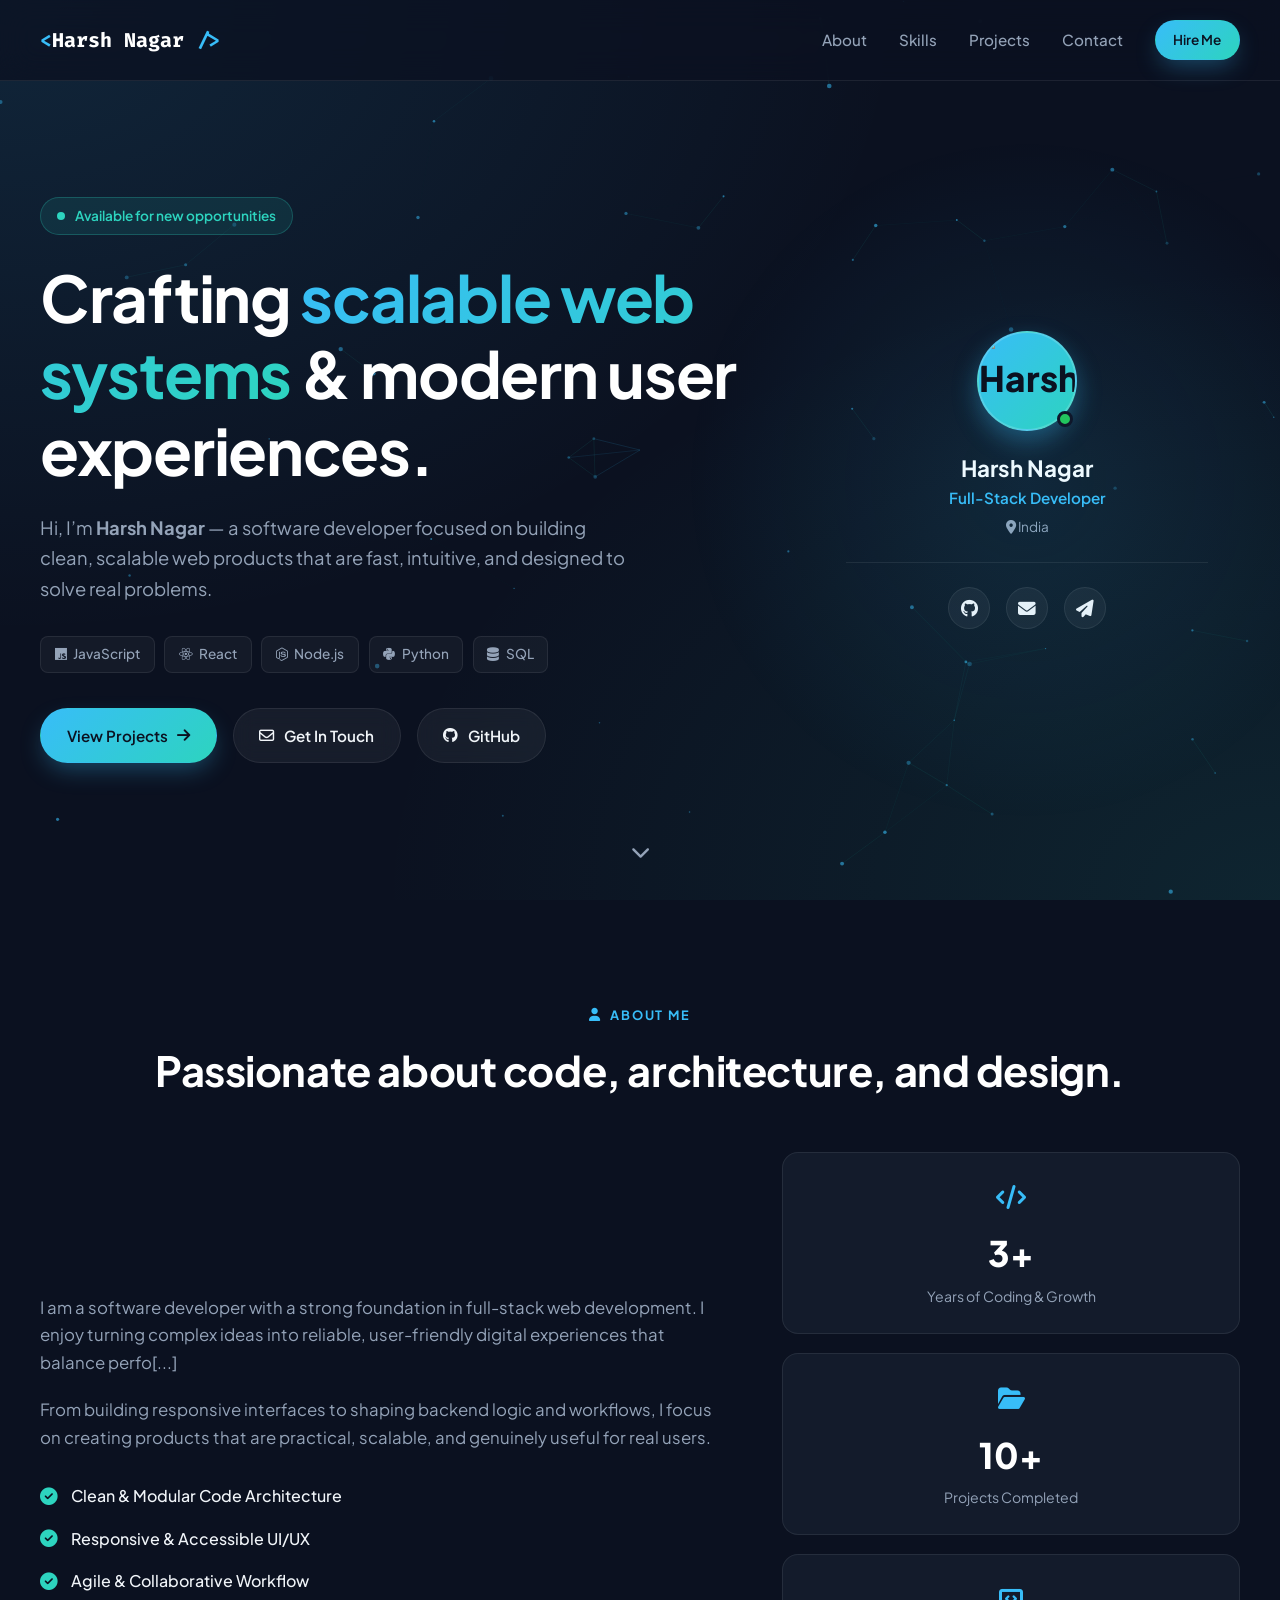
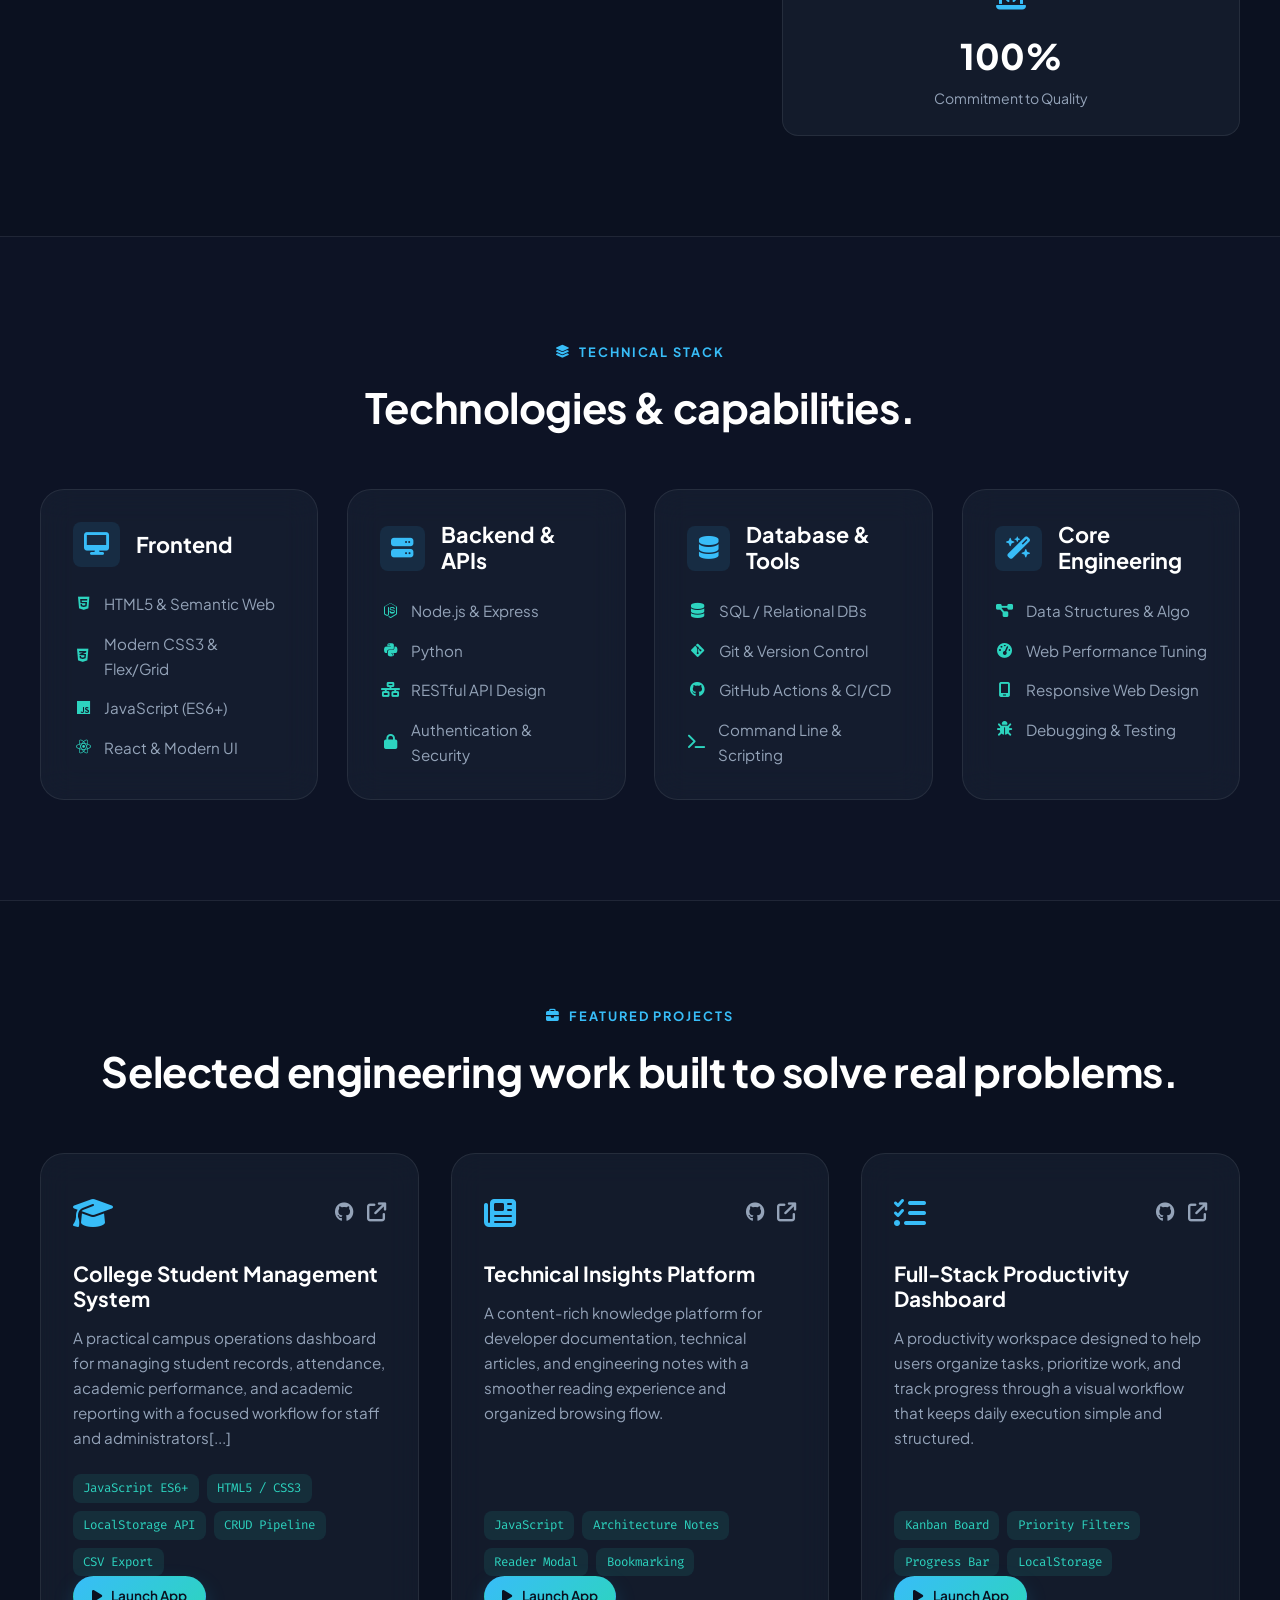
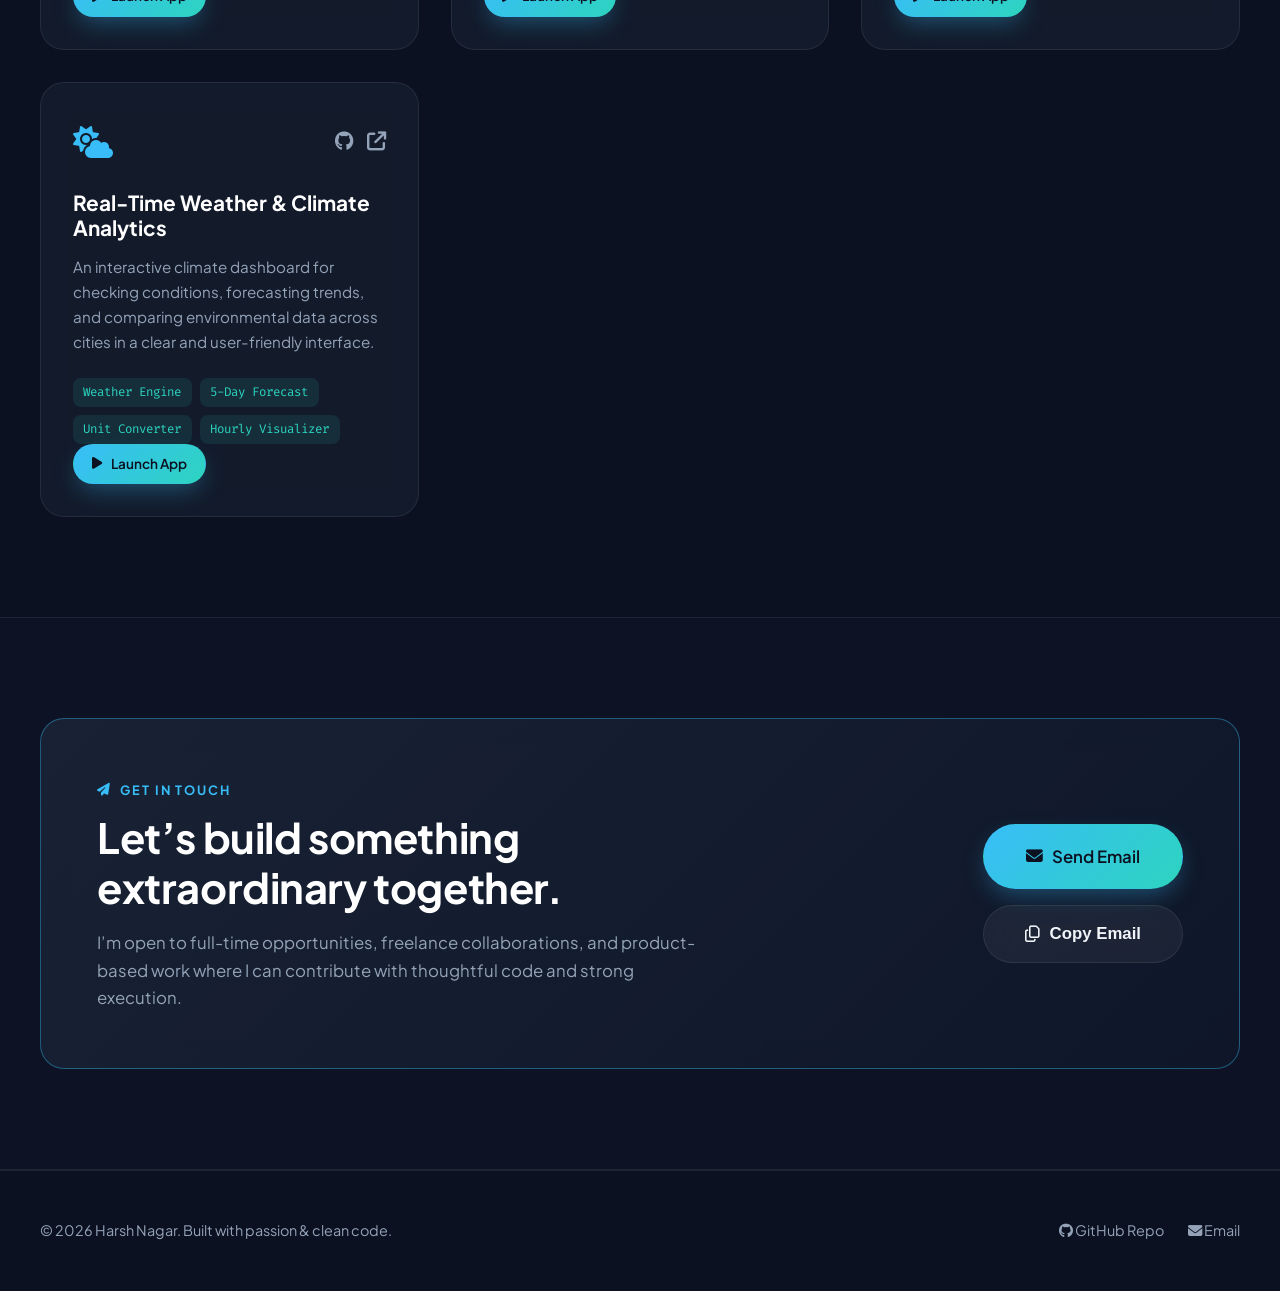
==== index.html @ 73aefa91 "Add CSP meta upgrade-insecure-requests to enforce HTTPS (fix mixed content)" ====
<!DOCTYPE html>
<html lang="en">
  <head>
    <meta charset="UTF-8" />
    <meta name="viewport" content="width=device-width, initial-scale=1.0" />
    <meta http-equiv="Content-Security-Policy" content="upgrade-insecure-requests">
    <meta name="description" content="Harsh Nagar - Full-Stack Developer & Software Engineer Portfolio" />
    <title>Harsh Nagar | Software Developer Portfolio</title>
    
    <!-- Google Fonts -->
    <link rel="preconnect" href="https://fonts.googleapis.com" />
    <link rel="preconnect" href="https://fonts.gstatic.com" crossorigin />
    <link
      href="https://fonts.googleapis.com/css2?family=Plus+Jakarta+Sans:wght@300;400;500;600;700;800&family=Fira+Code:wght@400;500&display=swap"
      rel="stylesheet"
    />

    <!-- Font Awesome Icons -->
    <link
      rel="stylesheet"
      href="https://cdnjs.cloudflare.com/ajax/libs/font-awesome/6.4.0/css/all.min.css"
    />
    
    <link rel="stylesheet" href="styles.css" />
  </head>
  <body>
    <!-- Interactive Background Canvas -->
    <canvas id="particle-canvas"></canvas>
    <div class="cursor-glow" id="cursor-glow"></div>

    <!-- Navigation Header -->
    <header class="header">
      <nav class="nav container">
        <a href="#top" class="logo">
          <span class="logo-accent">&lt;</span>Harsh Nagar<span class="logo-accent"> /&gt;</span>
        </a>

        <div class="nav-menu" id="nav-menu">
          <a href="#about" class="nav-link">About</a>
          <a href="#skills" class="nav-link">Skills</a>
          <a href="#projects" class="nav-link">Projects</a>
          <a href="#contact" class="nav-link">Contact</a>
          <a href="mailto:ngrharsh078@gmail.com" class="btn btn-sm btn-primary">Hire Me</a>
        </div>

        <button class="mobile-toggle" id="mobile-toggle" aria-label="Toggle navigation menu">
          <i class="fa-solid fa-bars"></i>
        </button>
      </nav>
    </header>

    <main>
      <!-- Hero Section -->
      <section class="hero" id="top">
        <div class="container hero-content">
          <div class="hero-copy">
            <div class="badge-status">
              <span class="pulse-dot"></span>
              <span>Available for new opportunities</span>
            </div>

            <h1 class="hero-title">
              Crafting <span class="gradient-text">scalable web systems</span> & modern user experiences.
            </h1>

            <p class="hero-text">
              Hi, I’m <strong>Harsh Nagar</strong> — a software developer focused on building clean, scalable web products that are fast, intuitive, and designed to solve real problems.
            </p>

            <div class="hero-tags">
              <span class="tech-tag"><i class="fa-brands fa-js"></i> JavaScript</span>
              <span class="tech-tag"><i class="fa-brands fa-react"></i> React</span>
              <span class="tech-tag"><i class="fa-brands fa-node-js"></i> Node.js</span>
              <span class="tech-tag"><i class="fa-brands fa-python"></i> Python</span>
              <span class="tech-tag"><i class="fa-solid fa-database"></i> SQL</span>
            </div>

            <div class="hero-actions">
              <a class="btn btn-primary" href="#projects">
                <span>View Projects</span> <i class="fa-solid fa-arrow-right"></i>
              </a>
              <a class="btn btn-secondary" href="#contact">
                <i class="fa-regular fa-envelope"></i> <span>Get In Touch</span>
              </a>
              <a class="btn btn-secondary" href="https://github.com/Harsh0675/Portfolio" target="_blank" rel="noopener">
                <i class="fa-brands fa-github"></i> <span>GitHub</span>
              </a>
            </div>
          </div>

          <div class="hero-card reveal">
            <div class="card-glow"></div>
            <div class="avatar-wrapper">
              <div class="avatar">
                <img src="https://github.com/Harsh0675.png?size=400" alt="Harsh Nagar profile photo" />
              </div>
              <span class="avatar-status" title="Online & Ready"></span>
            </div>
            
            <h3 class="profile-name">Harsh Nagar</h3>
            <p class="profile-title">Full-Stack Developer</p>
            <p class="profile-location"><i class="fa-solid fa-location-dot"></i> India</p>

            <div class="profile-divider"></div>

            <div class="social-links">
              <a href="https://github.com/Harsh0675/Portfolio" target="_blank" rel="noopener" aria-label="GitHub Repository">
                <i class="fa-brands fa-github"></i>
              </a>
              <a href="mailto:ngrharsh078@gmail.com" aria-label="Email Me">
                <i class="fa-solid fa-envelope"></i>
              </a>
              <a href="#contact" aria-label="Contact Section">
                <i class="fa-solid fa-paper-plane"></i>
              </a>
            </div>
          </div>
        </div>

        <a href="#about" class="scroll-down" aria-label="Scroll to About Section">
          <i class="fa-solid fa-chevron-down"></i>
        </a>
      </section>

      <!-- About Section -->
      <section id="about" class="section">
        <div class="container reveal">
          <div class="section-heading text-center">
            <p class="eyebrow"><i class="fa-solid fa-user"></i> About Me</p>
            <h2>Passionate about code, architecture, and design.</h2>
          </div>

          <div class="about-grid">
            <div class="about-text">
              <p>
                I am a software developer with a strong foundation in full-stack web development. I enjoy turning complex ideas into reliable, user-friendly digital experiences that balance perfo[...]
              </p>
              <p>
                From building responsive interfaces to shaping backend logic and workflows, I focus on creating products that are practical, scalable, and genuinely useful for real users.
              </p>

              <div class="highlights">
                <div class="highlight-item">
                  <i class="fa-solid fa-check-circle"></i>
                  <span>Clean & Modular Code Architecture</span>
                </div>
                <div class="highlight-item">
                  <i class="fa-solid fa-check-circle"></i>
                  <span>Responsive & Accessible UI/UX</span>
                </div>
                <div class="highlight-item">
                  <i class="fa-solid fa-check-circle"></i>
                  <span>Agile & Collaborative Workflow</span>
                </div>
              </div>
            </div>

            <div class="stats-grid">
              <div class="stat-card">
                <div class="stat-icon"><i class="fa-solid fa-code"></i></div>
                <strong class="stat-number">3+</strong>
                <span class="stat-label">Years of Coding & Growth</span>
              </div>
              <div class="stat-card">
                <div class="stat-icon"><i class="fa-solid fa-folder-open"></i></div>
                <strong class="stat-number">10+</strong>
                <span class="stat-label">Projects Completed</span>
              </div>
              <div class="stat-card">
                <div class="stat-icon"><i class="fa-solid fa-laptop-code"></i></div>
                <strong class="stat-number">100%</strong>
                <span class="stat-label">Commitment to Quality</span>
              </div>
            </div>
          </div>
        </div>
      </section>

      <!-- Skills Section -->
      <section id="skills" class="section section-alt">
        <div class="container reveal">
          <div class="section-heading text-center">
            <p class="eyebrow"><i class="fa-solid fa-layer-group"></i> Technical Stack</p>
            <h2>Technologies & capabilities.</h2>
          </div>

          <div class="skills-grid">
            <div class="skill-category card">
              <div class="category-header">
                <i class="fa-solid fa-desktop category-icon"></i>
                <h3>Frontend</h3>
              </div>
              <ul class="skill-list">
                <li><i class="fa-brands fa-html5"></i> HTML5 & Semantic Web</li>
                <li><i class="fa-brands fa-css3-alt"></i> Modern CSS3 & Flex/Grid</li>
                <li><i class="fa-brands fa-js"></i> JavaScript (ES6+)</li>
                <li><i class="fa-brands fa-react"></i> React & Modern UI</li>
              </ul>
            </div>

            <div class="skill-category card">
              <div class="category-header">
                <i class="fa-solid fa-server category-icon"></i>
                <h3>Backend & APIs</h3>
              </div>
              <ul class="skill-list">
                <li><i class="fa-brands fa-node-js"></i> Node.js & Express</li>
                <li><i class="fa-brands fa-python"></i> Python</li>
                <li><i class="fa-solid fa-network-wired"></i> RESTful API Design</li>
                <li><i class="fa-solid fa-lock"></i> Authentication & Security</li>
              </ul>
            </div>

            <div class="skill-category card">
              <div class="category-header">
                <i class="fa-solid fa-database category-icon"></i>
                <h3>Database & Tools</h3>
              </div>
              <ul class="skill-list">
                <li><i class="fa-solid fa-database"></i> SQL / Relational DBs</li>
                <li><i class="fa-brands fa-git-alt"></i> Git & Version Control</li>
                <li><i class="fa-brands fa-github"></i> GitHub Actions & CI/CD</li>
                <li><i class="fa-solid fa-terminal"></i> Command Line & Scripting</li>
              </ul>
            </div>

            <div class="skill-category card">
              <div class="category-header">
                <i class="fa-solid fa-wand-magic-sparkles category-icon"></i>
                <h3>Core Engineering</h3>
              </div>
              <ul class="skill-list">
                <li><i class="fa-solid fa-diagram-project"></i> Data Structures & Algo</li>
                <li><i class="fa-solid fa-gauge-high"></i> Web Performance Tuning</li>
                <li><i class="fa-solid fa-mobile-screen"></i> Responsive Web Design</li>
                <li><i class="fa-solid fa-bug"></i> Debugging & Testing</li>
              </ul>
            </div>
          </div>
        </div>
      </section>

      <!-- Projects Section -->
      <section id="projects" class="section">
        <div class="container reveal">
          <div class="section-heading text-center">
            <p class="eyebrow"><i class="fa-solid fa-briefcase"></i> Featured Projects</p>
            <h2>Selected engineering work built to solve real problems.</h2>
          </div>

          <div class="projects-grid">
            <!-- Project 1: Student Management System -->
            <article class="project-card card clickable-card" onclick="window.open('student-management-system/index.html', '_blank')">
              <div class="project-header">
                <div class="project-folder">
                  <i class="fa-solid fa-graduation-cap"></i>
                </div>
                <div class="project-links">
                  <a href="https://github.com/Harsh0675/Portfolio" target="_blank" rel="noopener" aria-label="View GitHub Repository" onclick="event.stopPropagation()">
                    <i class="fa-brands fa-github"></i>
                  </a>
                  <a href="student-management-system/index.html" target="_blank" rel="noopener" aria-label="Live Demo App" onclick="event.stopPropagation()">
                    <i class="fa-solid fa-arrow-up-right-from-square"></i>
                  </a>
                </div>
              </div>

              <h3 class="project-title">College Student Management System</h3>
              <p class="project-description">
                A practical campus operations dashboard for managing student records, attendance, academic performance, and academic reporting with a focused workflow for staff and administrators[...]
              </p>

              <div class="project-tech">
                <span>JavaScript ES6+</span>
                <span>HTML5 / CSS3</span>
                <span>LocalStorage API</span>
                <span>CRUD Pipeline</span>
                <span>CSV Export</span>
              </div>

              <div class="card-action-bar">
                <a href="student-management-system/index.html" target="_blank" rel="noopener" class="btn btn-primary btn-sm" onclick="event.stopPropagation()">
                  <i class="fa-solid fa-play"></i> Launch App
                </a>
              </div>
            </article>

            <!-- Project 2: Technical Insights Platform -->
            <article class="project-card card clickable-card" onclick="window.open('technical-insights-platform/index.html', '_blank')">
              <div class="project-header">
                <div class="project-folder">
                  <i class="fa-solid fa-newspaper"></i>
                </div>
                <div class="project-links">
                  <a href="https://github.com/Harsh0675/Portfolio" target="_blank" rel="noopener" aria-label="View GitHub Repository" onclick="event.stopPropagation()">
                    <i class="fa-brands fa-github"></i>
                  </a>
                  <a href="technical-insights-platform/index.html" target="_blank" rel="noopener" aria-label="Live Demo App" onclick="event.stopPropagation()">
                    <i class="fa-solid fa-arrow-up-right-from-square"></i>
                  </a>
                </div>
              </div>

              <h3 class="project-title">Technical Insights Platform</h3>
              <p class="project-description">
                A content-rich knowledge platform for developer documentation, technical articles, and engineering notes with a smoother reading experience and organized browsing flow.
              </p>

              <div class="project-tech">
                <span>JavaScript</span>
                <span>Architecture Notes</span>
                <span>Reader Modal</span>
                <span>Bookmarking</span>
              </div>

              <div class="card-action-bar">
                <a href="technical-insights-platform/index.html" target="_blank" rel="noopener" class="btn btn-primary btn-sm" onclick="event.stopPropagation()">
                  <i class="fa-solid fa-play"></i> Launch App
                </a>
              </div>
            </article>

            <!-- Project 3: Full-Stack Productivity Dashboard -->
            <article class="project-card card clickable-card" onclick="window.open('productivity-dashboard/index.html', '_blank')">
              <div class="project-header">
                <div class="project-folder">
                  <i class="fa-solid fa-list-check"></i>
                </div>
                <div class="project-links">
                  <a href="https://github.com/Harsh0675/Portfolio" target="_blank" rel="noopener" aria-label="View GitHub Repository" onclick="event.stopPropagation()">
                    <i class="fa-brands fa-github"></i>
                  </a>
                  <a href="productivity-dashboard/index.html" target="_blank" rel="noopener" aria-label="Live Demo App" onclick="event.stopPropagation()">
                    <i class="fa-solid fa-arrow-up-right-from-square"></i>
                  </a>
                </div>
              </div>

              <h3 class="project-title">Full-Stack Productivity Dashboard</h3>
              <p class="project-description">
                A productivity workspace designed to help users organize tasks, prioritize work, and track progress through a visual workflow that keeps daily execution simple and structured.
              </p>

              <div class="project-tech">
                <span>Kanban Board</span>
                <span>Priority Filters</span>
                <span>Progress Bar</span>
                <span>LocalStorage</span>
              </div>

              <div class="card-action-bar">
                <a href="productivity-dashboard/index.html" target="_blank" rel="noopener" class="btn btn-primary btn-sm" onclick="event.stopPropagation()">
                  <i class="fa-solid fa-play"></i> Launch App
                </a>
              </div>
            </article>

            <!-- Project 4: Weather Analytics Dashboard -->
            <article class="project-card card clickable-card" onclick="window.open('weather-analytics-dashboard/index.html', '_blank')">
              <div class="project-header">
                <div class="project-folder">
                  <i class="fa-solid fa-cloud-sun"></i>
                </div>
                <div class="project-links">
                  <a href="https://github.com/Harsh0675/Portfolio" target="_blank" rel="noopener" aria-label="View GitHub Repository" onclick="event.stopPropagation()">
                    <i class="fa-brands fa-github"></i>
                  </a>
                  <a href="weather-analytics-dashboard/index.html" target="_blank" rel="noopener" aria-label="Live Demo App" onclick="event.stopPropagation()">
                    <i class="fa-solid fa-arrow-up-right-from-square"></i>
                  </a>
                </div>
              </div>

              <h3 class="project-title">Real-Time Weather &amp; Climate Analytics</h3>
              <p class="project-description">
                An interactive climate dashboard for checking conditions, forecasting trends, and comparing environmental data across cities in a clear and user-friendly interface.
              </p>

              <div class="project-tech">
                <span>Weather Engine</span>
                <span>5-Day Forecast</span>
                <span>Unit Converter</span>
                <span>Hourly Visualizer</span>
              </div>

              <div class="card-action-bar">
                <a href="weather-analytics-dashboard/index.html" target="_blank" rel="noopener" class="btn btn-primary btn-sm" onclick="event.stopPropagation()">
                  <i class="fa-solid fa-play"></i> Launch App
                </a>
              </div>
            </article>
          </div>
        </div>
      </section>

      <!-- Contact Section -->
      <section id="contact" class="section section-alt">
        <div class="container reveal">
          <div class="contact-box card">
            <div class="contact-content">
              <p class="eyebrow"><i class="fa-solid fa-paper-plane"></i> Get In Touch</p>
              <h2>Let’s build something extraordinary together.</h2>
              <p class="contact-text">
                I’m open to full-time opportunities, freelance collaborations, and product-based work where I can contribute with thoughtful code and strong execution.
              </p>
            </div>

            <div class="contact-actions">
              <a class="btn btn-primary btn-lg" href="mailto:ngrharsh078@gmail.com">
                <i class="fa-solid fa-envelope"></i> Send Email
              </a>
              <button class="btn btn-secondary btn-lg" id="copy-email-btn">
                <i class="fa-regular fa-copy"></i> <span id="copy-text">Copy Email</span>
              </button>
            </div>
          </div>
        </div>
      </section>
    </main>

    <!-- Footer -->
    <footer class="footer">
      <div class="container footer-content">
        <p>© <span id="year"></span> Harsh Nagar. Built with passion & clean code.</p>
        <div class="footer-links">
          <a href="https://github.com/Harsh0675/Portfolio" target="_blank" rel="noopener"><i class="fa-brands fa-github"></i> GitHub Repo</a>
          <a href="mailto:ngrharsh078@gmail.com"><i class="fa-solid fa-envelope"></i> Email</a>
        </div>
      </div>
    </footer>

    <!-- Toast Notification -->
    <div class="toast" id="toast">Email copied to clipboard!</div>

    <script src="script.js"></script>
  </body>
</html>
---- styles.css ----
:root {
  color-scheme: dark;
  --bg: #0b1120;
  --bg-alt: rgba(15, 23, 42, 0.6);
  --surface: rgba(30, 41, 59, 0.45);
  --surface-hover: rgba(51, 65, 85, 0.55);
  --text: #f1f5f9;
  --text-muted: #94a3b8;
  --primary: #38bdf8;
  --primary-glow: rgba(56, 189, 248, 0.35);
  --accent: #2dd4bf;
  --accent-glow: rgba(45, 212, 191, 0.3);
  --border: rgba(255, 255, 255, 0.08);
  --border-hover: rgba(56, 189, 248, 0.4);
  --shadow: 0 20px 40px -15px rgba(0, 0, 0, 0.5);
  --shadow-lg: 0 25px 50px -12px rgba(0, 0, 0, 0.7);
  --radius-sm: 8px;
  --radius: 16px;
  --radius-lg: 24px;
  --radius-full: 9999px;
  --transition: all 0.3s cubic-bezier(0.4, 0, 0.2, 1);
}

* {
  box-sizing: border-box;
  margin: 0;
  padding: 0;
}

html {
  scroll-behavior: smooth;
}

body {
  font-family: 'Plus Jakarta Sans', -apple-system, BlinkMacSystemFont, sans-serif;
  background-color: var(--bg);
  background-image: 
    radial-gradient(at 0% 0%, rgba(56, 189, 248, 0.12) 0px, transparent 50%),
    radial-gradient(at 100% 100%, rgba(45, 212, 191, 0.1) 0px, transparent 50%);
  background-attachment: fixed;
  color: var(--text);
  line-height: 1.65;
  overflow-x: hidden;
  position: relative;
  min-height: 100vh;
}

/* Background Particle Canvas */
#particle-canvas {
  position: fixed;
  top: 0;
  left: 0;
  width: 100%;
  height: 100%;
  z-index: -2;
  pointer-events: none;
}

/* Mouse Glow Effect */
.cursor-glow {
  position: fixed;
  width: 400px;
  height: 400px;
  border-radius: 50%;
  background: radial-gradient(circle, var(--primary-glow) 0%, transparent 70%);
  pointer-events: none;
  z-index: -1;
  transform: translate(-50%, -50%);
  transition: opacity 0.5s ease;
  opacity: 0;
}

body:hover .cursor-glow {
  opacity: 1;
}

/* Container */
.container {
  width: min(1200px, calc(100% - 3rem));
  margin: 0 auto;
}

/* Typography & Headings */
h1, h2, h3, h4 {
  color: #ffffff;
  line-height: 1.2;
  font-weight: 700;
}

h1 {
  font-size: clamp(2.4rem, 5vw, 4rem);
  letter-spacing: -0.02em;
}

h2 {
  font-size: clamp(1.8rem, 3.5vw, 2.6rem);
  letter-spacing: -0.01em;
}

h3 {
  font-size: 1.35rem;
}

.gradient-text {
  background: linear-gradient(135deg, var(--primary), var(--accent));
  -webkit-background-clip: text;
  -webkit-text-fill-color: transparent;
}

.eyebrow {
  display: inline-flex;
  align-items: center;
  gap: 0.5rem;
  text-transform: uppercase;
  letter-spacing: 0.15em;
  font-size: 0.8rem;
  font-weight: 700;
  color: var(--primary);
  margin-bottom: 0.75rem;
}

.text-center {
  text-align: center;
}

/* Navigation */
.header {
  position: fixed;
  top: 0;
  left: 0;
  width: 100%;
  z-index: 100;
  transition: var(--transition);
  background: rgba(11, 17, 32, 0.75);
  backdrop-filter: blur(16px);
  border-bottom: 1px solid var(--border);
}

.nav {
  display: flex;
  justify-content: space-between;
  align-items: center;
  height: 80px;
}

.logo {
  font-family: 'Fira Code', monospace;
  font-size: 1.25rem;
  font-weight: 700;
  color: #ffffff;
  text-decoration: none;
  transition: var(--transition);
}

.logo-accent {
  color: var(--primary);
}

.logo:hover {
  transform: translateY(-1px);
  text-shadow: 0 0 12px var(--primary-glow);
}

.nav-menu {
  display: flex;
  align-items: center;
  gap: 2rem;
}

.nav-link {
  color: var(--text-muted);
  text-decoration: none;
  font-weight: 500;
  font-size: 0.95rem;
  transition: var(--transition);
  position: relative;
}

.nav-link::after {
  content: '';
  position: absolute;
  bottom: -4px;
  left: 0;
  width: 0;
  height: 2px;
  background: var(--primary);
  transition: var(--transition);
  border-radius: 2px;
}

.nav-link:hover {
  color: #ffffff;
}

.nav-link:hover::after {
  width: 100%;
}

.mobile-toggle {
  display: none;
  background: none;
  border: none;
  color: var(--text);
  font-size: 1.4rem;
  cursor: pointer;
}

/* Buttons */
.btn {
  display: inline-flex;
  align-items: center;
  justify-content: center;
  gap: 0.6rem;
  padding: 0.85rem 1.6rem;
  border-radius: var(--radius-full);
  font-size: 0.95rem;
  font-weight: 600;
  text-decoration: none;
  cursor: pointer;
  border: 1px solid transparent;
  transition: var(--transition);
}

.btn-sm {
  padding: 0.5rem 1.1rem;
  font-size: 0.85rem;
}

.btn-lg {
  padding: 1.1rem 2.2rem;
  font-size: 1.05rem;
}

.btn-primary {
  background: linear-gradient(135deg, var(--primary), var(--accent));
  color: #0b1120;
  box-shadow: 0 10px 25px -5px var(--primary-glow);
}

.btn-primary:hover {
  transform: translateY(-3px);
  box-shadow: 0 15px 30px -5px var(--primary-glow);
  opacity: 0.95;
}

.btn-secondary {
  background: rgba(255, 255, 255, 0.05);
  color: var(--text);
  border-color: var(--border);
  backdrop-filter: blur(10px);
}

.btn-secondary:hover {
  background: rgba(255, 255, 255, 0.1);
  border-color: rgba(255, 255, 255, 0.25);
  transform: translateY(-3px);
}

/* Status Badge */
.badge-status {
  display: inline-flex;
  align-items: center;
  gap: 0.6rem;
  padding: 0.4rem 1rem;
  border-radius: var(--radius-full);
  background: rgba(45, 212, 191, 0.1);
  border: 1px solid rgba(45, 212, 191, 0.25);
  color: var(--accent);
  font-size: 0.85rem;
  font-weight: 600;
  margin-bottom: 1.5rem;
}

.pulse-dot {
  width: 8px;
  height: 8px;
  border-radius: 50%;
  background: var(--accent);
  box-shadow: 0 0 0 0 rgba(45, 212, 191, 0.7);
  animation: pulse 2s infinite;
}

@keyframes pulse {
  0% {
    box-shadow: 0 0 0 0 rgba(45, 212, 191, 0.7);
  }
  70% {
    box-shadow: 0 0 0 10px rgba(45, 212, 191, 0);
  }
  100% {
    box-shadow: 0 0 0 0 rgba(45, 212, 191, 0);
  }
}

/* Card System */
.card {
  background: var(--surface);
  border: 1px solid var(--border);
  border-radius: var(--radius-lg);
  padding: 2rem;
  backdrop-filter: blur(16px);
  transition: var(--transition);
  position: relative;
  overflow: hidden;
}

.card:hover {
  background: var(--surface-hover);
  border-color: var(--border-hover);
  transform: translateY(-6px);
  box-shadow: var(--shadow-lg);
}

/* Hero Section */
.hero {
  padding-top: 160px;
  padding-bottom: 100px;
  min-height: 100vh;
  display: flex;
  flex-direction: column;
  justify-content: center;
  position: relative;
}

.hero-content {
  display: grid;
  grid-template-columns: 1.25fr 0.75fr;
  gap: 4rem;
  align-items: center;
}

.hero-title {
  margin-bottom: 1.5rem;
}

.hero-text {
  font-size: 1.15rem;
  color: var(--text-muted);
  max-width: 600px;
  margin-bottom: 2rem;
}

.hero-tags {
  display: flex;
  flex-wrap: wrap;
  gap: 0.6rem;
  margin-bottom: 2.2rem;
}

.tech-tag {
  display: inline-flex;
  align-items: center;
  gap: 0.4rem;
  padding: 0.4rem 0.85rem;
  border-radius: var(--radius-sm);
  background: rgba(255, 255, 255, 0.04);
  border: 1px solid var(--border);
  font-size: 0.85rem;
  color: var(--text-muted);
  font-weight: 500;
}

.hero-actions {
  display: flex;
  flex-wrap: wrap;
  gap: 1rem;
  align-items: center;
}

.hero-actions .btn {
  white-space: nowrap;
}

/* Profile Card */
.hero-card {
  text-align: center;
  padding: 2.5rem 2rem;
  position: relative;
}

.card-glow {
  position: absolute;
  top: -50%;
  left: -50%;
  width: 200%;
  height: 200%;
  background: radial-gradient(circle, var(--primary-glow) 0%, transparent 60%);
  opacity: 0.3;
  pointer-events: none;
}

.avatar-wrapper {
  position: relative;
  width: 100px;
  height: 100px;
  margin: 0 auto 1.5rem;
}

.avatar {
  width: 100%;
  height: 100%;
  border-radius: 50%;
  overflow: hidden;
  background: linear-gradient(135deg, var(--primary), var(--accent));
  color: #0b1120;
  display: flex;
  align-items: center;
  justify-content: center;
  font-size: 2.2rem;
  font-weight: 800;
  box-shadow: 0 10px 25px var(--primary-glow);
  border: 2px solid rgba(255, 255, 255, 0.16);
}

.avatar img {
  width: 100%;
  height: 100%;
  object-fit: cover;
  display: block;
}

.avatar-status {
  position: absolute;
  bottom: 4px;
  right: 4px;
  width: 16px;
  height: 16px;
  border-radius: 50%;
  background: #22c55e;
  border: 3px solid #0f172a;
}

.profile-name {
  font-size: 1.4rem;
  margin-bottom: 0.2rem;
}

.profile-title {
  color: var(--primary);
  font-weight: 600;
  font-size: 0.95rem;
  margin-bottom: 0.4rem;
}

.profile-location {
  color: var(--text-muted);
  font-size: 0.85rem;
}

.profile-divider {
  height: 1px;
  background: var(--border);
  margin: 1.5rem 0;
}

.social-links {
  display: flex;
  justify-content: center;
  gap: 1rem;
}

.social-links a {
  width: 42px;
  height: 42px;
  border-radius: 50%;
  background: rgba(255, 255, 255, 0.05);
  border: 1px solid var(--border);
  color: var(--text);
  display: inline-flex;
  align-items: center;
  justify-content: center;
  font-size: 1.1rem;
  text-decoration: none;
  transition: var(--transition);
}

.social-links a:hover {
  background: var(--primary);
  color: #0b1120;
  border-color: var(--primary);
  transform: translateY(-3px);
}

/* Scroll Down Indicator */
.scroll-down {
  position: absolute;
  bottom: 2rem;
  left: 50%;
  transform: translateX(-50%);
  color: var(--text-muted);
  font-size: 1.2rem;
  text-decoration: none;
  animation: bounce 2s infinite;
}

@keyframes bounce {
  0%, 20%, 50%, 80%, 100% {
    transform: translate(-50%, 0);
  }
  40% {
    transform: translate(-50%, -10px);
  }
  60% {
    transform: translate(-50%, -5px);
  }
}

/* Sections */
.section {
  padding: 100px 0;
}

.section-alt {
  background: var(--bg-alt);
  border-top: 1px solid var(--border);
  border-bottom: 1px solid var(--border);
}

.section-heading {
  margin-bottom: 3.5rem;
}

.section-heading h2 {
  margin-top: 0.5rem;
}

/* About Section */
.about-grid {
  display: grid;
  grid-template-columns: 1.2fr 0.8fr;
  gap: 3.5rem;
  align-items: center;
}

.about-text p {
  color: var(--text-muted);
  font-size: 1.05rem;
  margin-bottom: 1.2rem;
}

.highlights {
  display: grid;
  gap: 1rem;
  margin-top: 2rem;
}

.highlight-item {
  display: flex;
  align-items: center;
  gap: 0.8rem;
  color: var(--text);
  font-weight: 500;
}

.highlight-item i {
  color: var(--accent);
  font-size: 1.1rem;
}

.stats-grid {
  display: grid;
  gap: 1.2rem;
}

.stat-card {
  background: var(--surface);
  border: 1px solid var(--border);
  border-radius: var(--radius);
  padding: 1.5rem;
  text-align: center;
  transition: var(--transition);
}

.stat-card:hover {
  transform: translateY(-4px);
  border-color: var(--border-hover);
  background: var(--surface-hover);
}

.stat-icon {
  font-size: 1.5rem;
  color: var(--primary);
  margin-bottom: 0.5rem;
}

.stat-number {
  display: block;
  font-size: 2.2rem;
  font-weight: 800;
  color: #ffffff;
}

.stat-label {
  color: var(--text-muted);
  font-size: 0.88rem;
}

/* Skills Section */
.skills-grid {
  display: grid;
  grid-template-columns: repeat(auto-fit, minmax(260px, 1fr));
  gap: 1.8rem;
}

.skill-category {
  height: 100%;
}

.category-header {
  display: flex;
  align-items: center;
  gap: 1rem;
  margin-bottom: 1.5rem;
}

.category-icon {
  font-size: 1.4rem;
  color: var(--primary);
  background: rgba(56, 189, 248, 0.1);
  padding: 0.7rem;
  border-radius: var(--radius-sm);
}

.skill-list {
  list-style: none;
  display: grid;
  gap: 0.9rem;
}

.skill-list li {
  display: flex;
  align-items: center;
  gap: 0.7rem;
  color: var(--text-muted);
  font-size: 0.95rem;
}

.skill-list i {
  color: var(--accent);
  width: 20px;
  text-align: center;
}

/* Projects Section */
.projects-grid {
  display: grid;
  grid-template-columns: repeat(auto-fit, minmax(320px, 1fr));
  gap: 2rem;
}

.project-card {
  display: flex;
  flex-direction: column;
  height: 100%;
}

.project-header {
  display: flex;
  justify-content: space-between;
  align-items: center;
  margin-bottom: 1.5rem;
}

.project-folder {
  font-size: 2rem;
  color: var(--primary);
}

.project-links {
  display: flex;
  gap: 0.8rem;
}

.project-links a {
  color: var(--text-muted);
  font-size: 1.2rem;
  text-decoration: none;
  transition: var(--transition);
}

.project-links a:hover {
  color: var(--primary);
  transform: translateY(-2px);
}

.project-title {
  font-size: 1.3rem;
  margin-bottom: 0.8rem;
}

.project-description {
  color: var(--text-muted);
  font-size: 0.95rem;
  flex-grow: 1;
  margin-bottom: 1.5rem;
}

.project-tech {
  display: flex;
  flex-wrap: wrap;
  gap: 0.5rem;
}

.project-tech span {
  font-family: 'Fira Code', monospace;
  font-size: 0.78rem;
  color: var(--accent);
  background: rgba(45, 212, 191, 0.1);
  padding: 0.25rem 0.65rem;
  border-radius: var(--radius-sm);
}

/* Contact Box */
.contact-box {
  display: flex;
  justify-content: space-between;
  align-items: center;
  gap: 3rem;
  padding: 3.5rem;

  background: linear-gradient(135deg, rgba(30, 41, 59, 0.7), rgba(15, 23, 42, 0.9));
  border: 1px solid var(--border-hover);
}

.contact-content {
  max-width: 600px;
}

.contact-text {
  color: var(--text-muted);
  font-size: 1.05rem;
  margin-top: 1rem;
}

.contact-actions {
  display: flex;
  flex-direction: column;
  gap: 1rem;
  min-width: 200px;
}

/* Toast */
.toast {
  position: fixed;
  bottom: 2rem;
  right: 2rem;
  background: var(--accent);
  color: #0b1120;
  font-weight: 700;
  padding: 0.8rem 1.5rem;
  border-radius: var(--radius);
  box-shadow: var(--shadow-lg);
  opacity: 0;
  transform: translateY(20px);
  transition: var(--transition);
  pointer-events: none;
  z-index: 1000;
}

.toast.show {
  opacity: 1;
  transform: translateY(0);
}

/* Footer */
.footer {
  padding: 3rem 0;
  border-top: 1px solid var(--border);
  color: var(--text-muted);
  font-size: 0.9rem;
}

.footer-content {
  display: flex;
  justify-content: space-between;
  align-items: center;
}

.footer-links {
  display: flex;
  gap: 1.5rem;
}

.footer-links a {
  color: var(--text-muted);
  text-decoration: none;
  transition: var(--transition);
}

.footer-links a:hover {
  color: var(--primary);
}

/* Reveal Animation */
.reveal {
  opacity: 0;
  transform: translateY(30px);
  transition: opacity 0.8s cubic-bezier(0.4, 0, 0.2, 1), transform 0.8s cubic-bezier(0.4, 0, 0.2, 1);
}

.reveal.visible {
  opacity: 1;
  transform: translateY(0);
}

/* Mobile Responsiveness */
@media (max-width: 992px) {
  .hero-content {
    grid-template-columns: 1fr;
    gap: 3rem;
  }

  .about-grid {
    grid-template-columns: 1fr;
  }

  .contact-box {
    flex-direction: column;
    text-align: center;
    padding: 2.5rem 1.8rem;
  }

  .contact-actions {
    width: 100%;
  }
}

@media (max-width: 768px) {
  .nav-menu {
    position: fixed;
    top: 80px;
    left: 0;
    width: 100%;
    background: rgba(11, 17, 32, 0.95);
    backdrop-filter: blur(20px);
    flex-direction: column;
    padding: 2rem;
    border-bottom: 1px solid var(--border);
    transform: translateY(-150%);
    transition: var(--transition);
  }

  .nav-menu.active {
    transform: translateY(0);
  }

  .mobile-toggle {
    display: block;
  }

  .footer-content {
    flex-direction: column;
    gap: 1rem;
    text-align: center;
  }
}
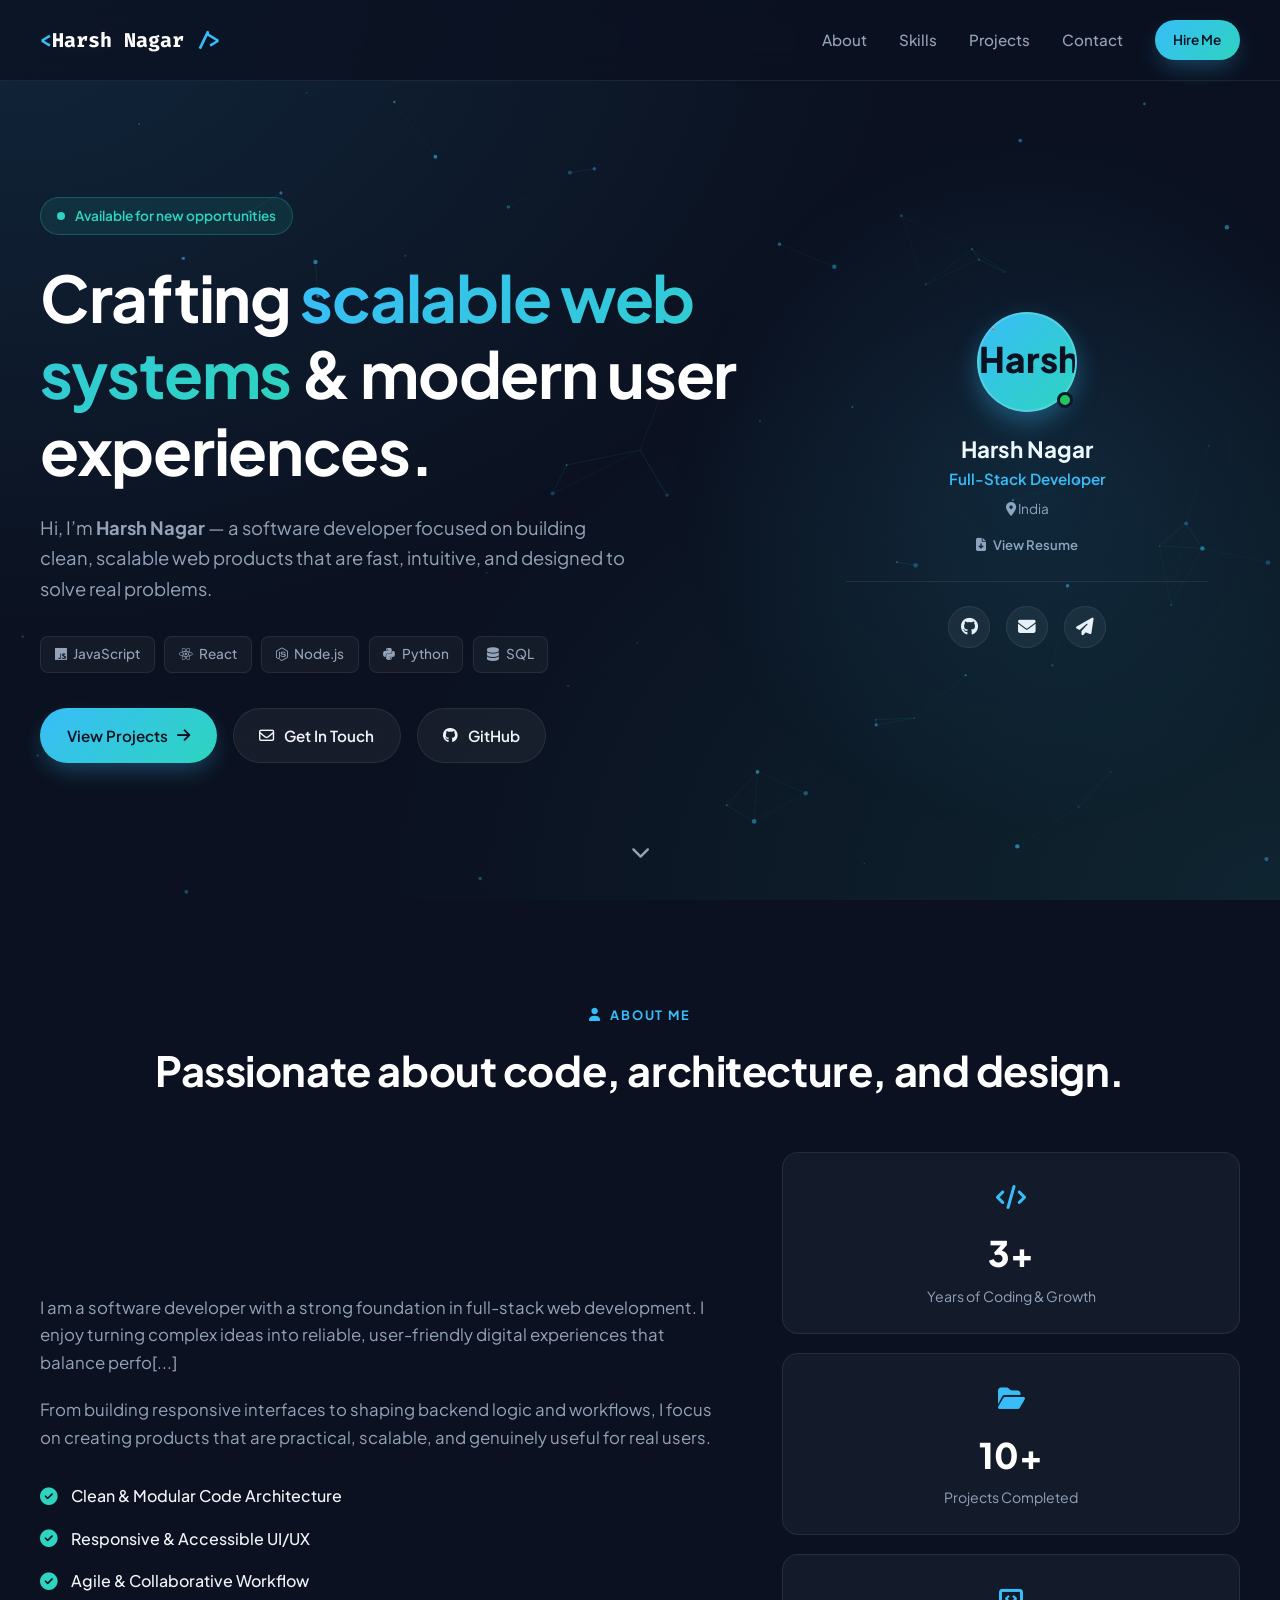
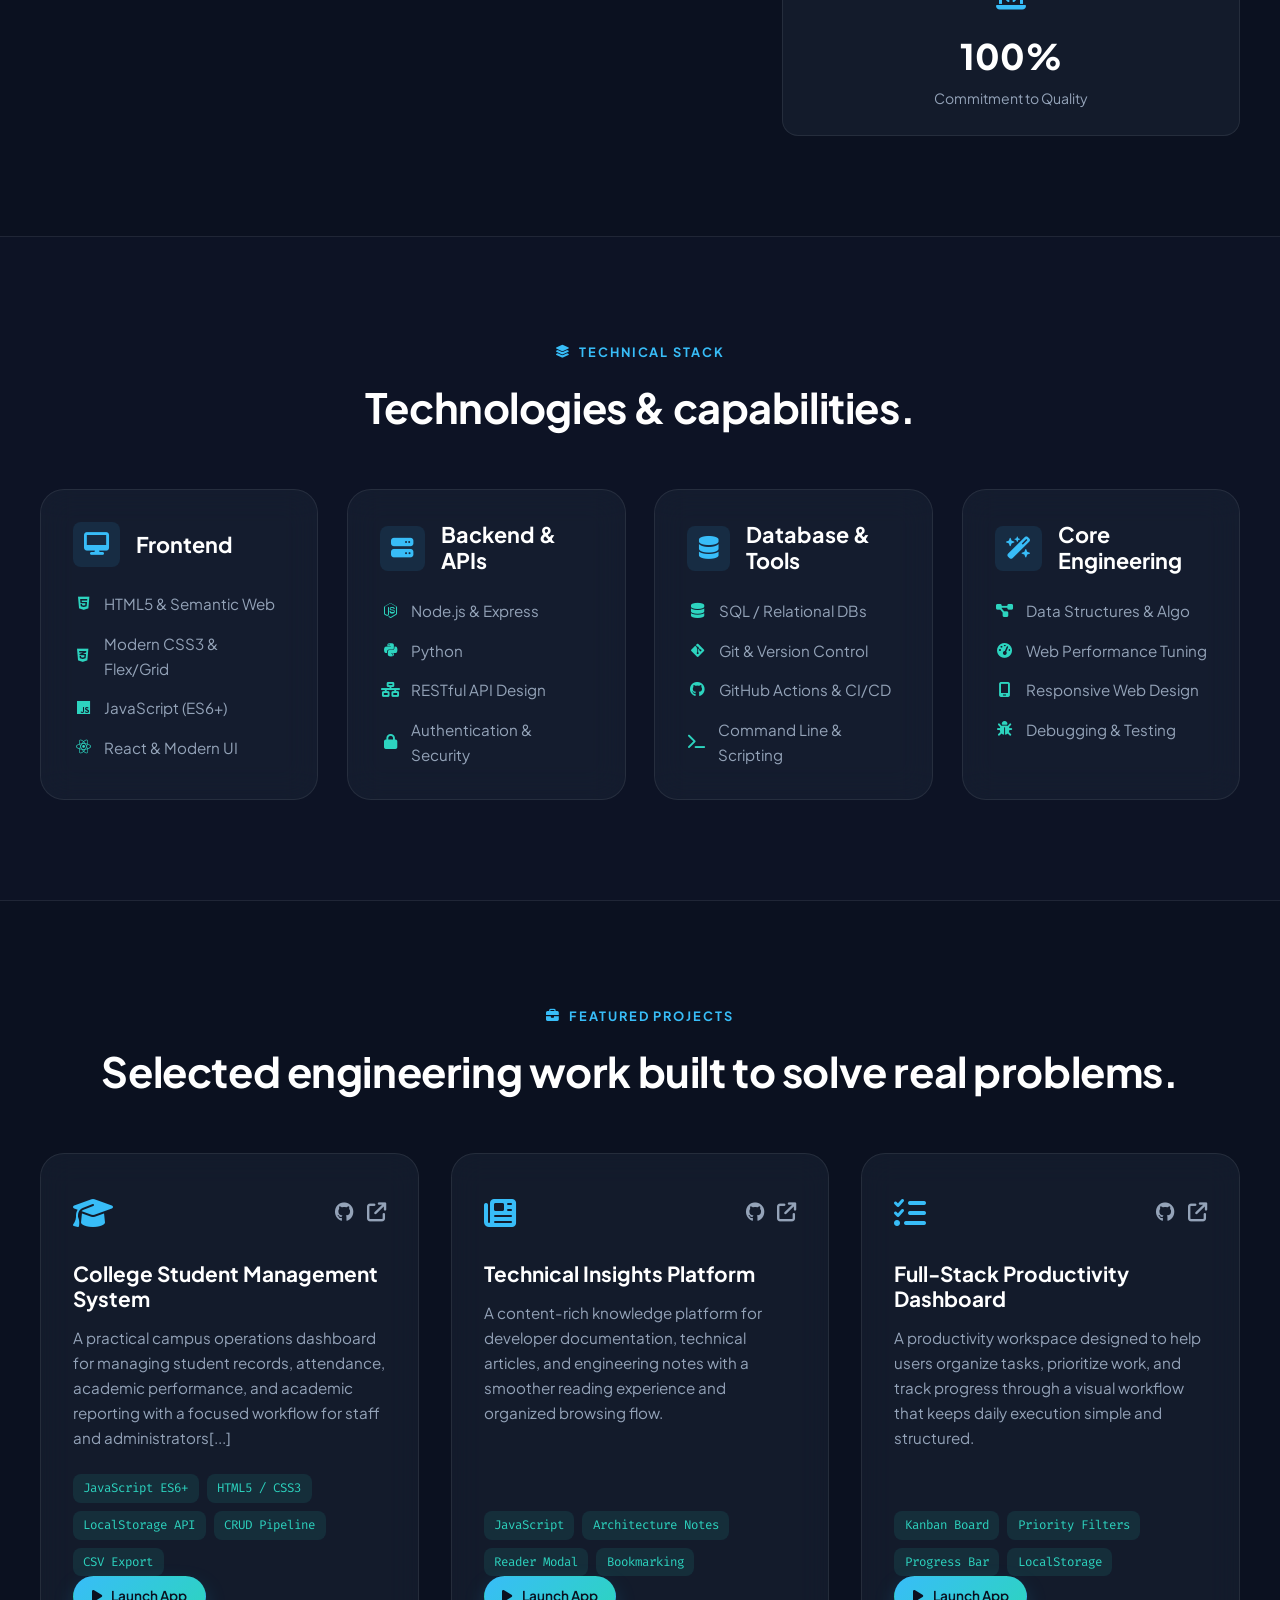
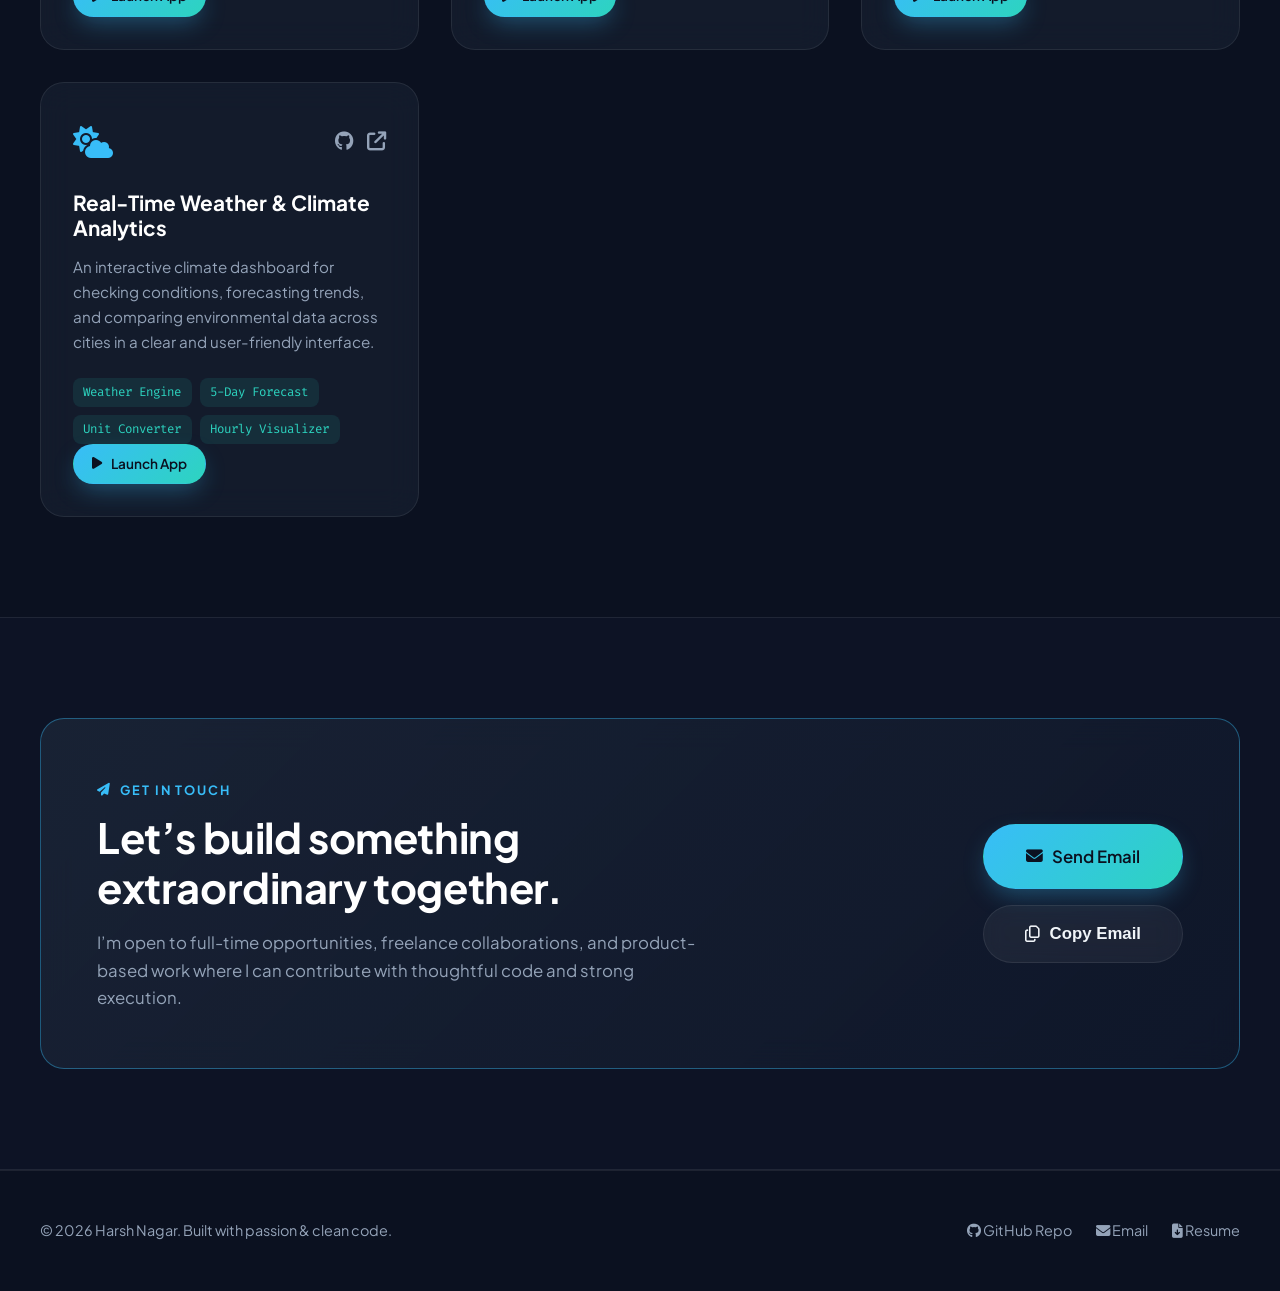
==== commit 900d5fd6: "Polish portfolio and add resume download" ====
--- a/index.html
+++ b/index.html
@@ -5,6 +5,14 @@
     <meta name="viewport" content="width=device-width, initial-scale=1.0" />
     <meta http-equiv="Content-Security-Policy" content="upgrade-insecure-requests">
     <meta name="description" content="Harsh Nagar - Full-Stack Developer & Software Engineer Portfolio" />
+    <meta name="theme-color" content="#0b1120" />
+    <meta property="og:type" content="website" />
+    <meta property="og:url" content="https://harshnagar.me/" />
+    <meta property="og:title" content="Harsh Nagar | Software Developer Portfolio" />
+    <meta property="og:description" content="Full-stack developer building scalable web systems and modern user experiences." />
+    <meta property="og:image" content="https://harshnagar.me/images/profile-photo.jpg" />
+    <meta name="twitter:card" content="summary" />
+    <link rel="canonical" href="https://harshnagar.me/" />
     <title>Harsh Nagar | Software Developer Portfolio</title>
     
     <!-- Google Fonts -->
@@ -24,13 +32,14 @@
     <link rel="stylesheet" href="styles.css" />
   </head>
   <body>
+    <a class="skip-link" href="#main-content">Skip to main content</a>
     <!-- Interactive Background Canvas -->
-    <canvas id="particle-canvas"></canvas>
-    <div class="cursor-glow" id="cursor-glow"></div>
+    <canvas id="particle-canvas" aria-hidden="true"></canvas>
+    <div class="cursor-glow" id="cursor-glow" aria-hidden="true"></div>
 
     <!-- Navigation Header -->
     <header class="header">
-      <nav class="nav container">
+      <nav class="nav container" aria-label="Main navigation">
         <a href="#top" class="logo">
           <span class="logo-accent">&lt;</span>Harsh Nagar<span class="logo-accent"> /&gt;</span>
         </a>
@@ -43,13 +52,13 @@
           <a href="mailto:ngrharsh078@gmail.com" class="btn btn-sm btn-primary">Hire Me</a>
         </div>
 
-        <button class="mobile-toggle" id="mobile-toggle" aria-label="Toggle navigation menu">
+        <button class="mobile-toggle" id="mobile-toggle" type="button" aria-label="Toggle navigation menu" aria-expanded="false" aria-controls="nav-menu">
           <i class="fa-solid fa-bars"></i>
         </button>
       </nav>
     </header>
 
-    <main>
+    <main id="main-content">
       <!-- Hero Section -->
       <section class="hero" id="top">
         <div class="container hero-content">
@@ -92,7 +101,7 @@
             <div class="card-glow"></div>
             <div class="avatar-wrapper">
               <div class="avatar">
-                <img src="https://github.com/Harsh0675.png?size=400" alt="Harsh Nagar profile photo" />
+                <img src="images/profile-photo.jpg" alt="Harsh Nagar profile photo" width="400" height="400" fetchpriority="high" />
               </div>
               <span class="avatar-status" title="Online & Ready"></span>
             </div>
@@ -100,6 +109,9 @@
             <h3 class="profile-name">Harsh Nagar</h3>
             <p class="profile-title">Full-Stack Developer</p>
             <p class="profile-location"><i class="fa-solid fa-location-dot"></i> India</p>
+            <a class="profile-resume-link" href="Harsh_Nagar_Resume.pdf" download>
+              <i class="fa-solid fa-file-arrow-down"></i> View Resume
+            </a>
 
             <div class="profile-divider"></div>
 
@@ -250,7 +262,7 @@
 
           <div class="projects-grid">
             <!-- Project 1: Student Management System -->
-            <article class="project-card card clickable-card" onclick="window.open('student-management-system/index.html', '_blank')">
+            <article class="project-card card clickable-card" data-demo="student-management-system/index.html" tabindex="0" role="link">
               <div class="project-header">
                 <div class="project-folder">
                   <i class="fa-solid fa-graduation-cap"></i>
@@ -286,7 +298,7 @@
             </article>
 
             <!-- Project 2: Technical Insights Platform -->
-            <article class="project-card card clickable-card" onclick="window.open('technical-insights-platform/index.html', '_blank')">
+            <article class="project-card card clickable-card" data-demo="technical-insights-platform/index.html" tabindex="0" role="link">
               <div class="project-header">
                 <div class="project-folder">
                   <i class="fa-solid fa-newspaper"></i>
@@ -321,7 +333,7 @@
             </article>
 
             <!-- Project 3: Full-Stack Productivity Dashboard -->
-            <article class="project-card card clickable-card" onclick="window.open('productivity-dashboard/index.html', '_blank')">
+            <article class="project-card card clickable-card" data-demo="productivity-dashboard/index.html" tabindex="0" role="link">
               <div class="project-header">
                 <div class="project-folder">
                   <i class="fa-solid fa-list-check"></i>
@@ -356,7 +368,7 @@
             </article>
 
             <!-- Project 4: Weather Analytics Dashboard -->
-            <article class="project-card card clickable-card" onclick="window.open('weather-analytics-dashboard/index.html', '_blank')">
+            <article class="project-card card clickable-card" data-demo="weather-analytics-dashboard/index.html" tabindex="0" role="link">
               <div class="project-header">
                 <div class="project-folder">
                   <i class="fa-solid fa-cloud-sun"></i>
@@ -425,6 +437,7 @@
         <div class="footer-links">
           <a href="https://github.com/Harsh0675/Portfolio" target="_blank" rel="noopener"><i class="fa-brands fa-github"></i> GitHub Repo</a>
           <a href="mailto:ngrharsh078@gmail.com"><i class="fa-solid fa-envelope"></i> Email</a>
+          <a href="Harsh_Nagar_Resume.pdf" download><i class="fa-solid fa-file-arrow-down"></i> Resume</a>
         </div>
       </div>
     </footer>
--- a/styles.css
+++ b/styles.css
@@ -29,6 +29,7 @@
 
 html {
   scroll-behavior: smooth;
+  overflow-x: hidden;
 }
 
 body {
@@ -45,6 +46,25 @@
   min-height: 100vh;
 }
 
+.skip-link {
+  position: fixed;
+  top: 1rem;
+  left: 1rem;
+  z-index: 1001;
+  padding: 0.7rem 1rem;
+  border-radius: var(--radius-sm);
+  background: var(--primary);
+  color: #0b1120;
+  font-weight: 700;
+  text-decoration: none;
+  transform: translateY(-200%);
+  transition: transform 0.2s ease;
+}
+
+.skip-link:focus {
+  transform: translateY(0);
+}
+
 /* Background Particle Canvas */
 #particle-canvas {
   position: fixed;
@@ -136,6 +156,11 @@
   border-bottom: 1px solid var(--border);
 }
 
+.header.scrolled {
+  background: rgba(11, 17, 32, 0.92);
+  box-shadow: 0 10px 30px rgba(0, 0, 0, 0.22);
+}
+
 .nav {
   display: flex;
   justify-content: space-between;
@@ -311,6 +336,11 @@
   box-shadow: var(--shadow-lg);
 }
 
+.clickable-card:focus-visible {
+  outline: 3px solid var(--primary);
+  outline-offset: 4px;
+}
+
 /* Hero Section */
 .hero {
   padding-top: 160px;
@@ -445,6 +475,23 @@
 .profile-location {
   color: var(--text-muted);
   font-size: 0.85rem;
+}
+
+.profile-resume-link {
+  display: inline-flex;
+  align-items: center;
+  gap: 0.45rem;
+  margin-top: 0.85rem;
+  color: var(--text-muted);
+  font-size: 0.82rem;
+  font-weight: 600;
+  text-decoration: none;
+  transition: var(--transition);
+}
+
+.profile-resume-link:hover,
+.profile-resume-link:focus-visible {
+  color: var(--primary);
 }
 
 .profile-divider {
@@ -826,6 +873,99 @@
 }
 
 @media (max-width: 768px) {
+  #particle-canvas,
+  .cursor-glow,
+  .card-glow {
+    display: none;
+  }
+
+  .container {
+    width: min(100% - 2rem, 1200px);
+  }
+
+  .hero {
+    padding-top: 130px;
+    padding-bottom: 72px;
+    min-height: auto;
+  }
+
+  .hero-title {
+    font-size: clamp(2.2rem, 11vw, 3.2rem);
+    margin-bottom: 1.2rem;
+  }
+
+  .hero-text {
+    font-size: 1rem;
+    margin-bottom: 1.5rem;
+  }
+
+  .badge-status {
+    font-size: 0.76rem;
+    margin-bottom: 1.2rem;
+  }
+
+  .hero-tags {
+    gap: 0.45rem;
+    margin-bottom: 1.7rem;
+  }
+
+  .tech-tag {
+    font-size: 0.78rem;
+    padding: 0.35rem 0.65rem;
+  }
+
+  .hero-actions {
+    gap: 0.7rem;
+  }
+
+  .hero-actions .btn-primary {
+    flex: 1 0 100%;
+  }
+
+  .hero-actions .btn-secondary {
+    flex: 1 1 calc(50% - 0.35rem);
+    padding: 0.75rem 0.9rem;
+    font-size: 0.86rem;
+  }
+
+  .projects-grid {
+    grid-template-columns: 1fr;
+  }
+
+  .section {
+    padding: 72px 0;
+  }
+
+  .section-heading {
+    margin-bottom: 2.25rem;
+  }
+
+  .section-heading h2 {
+    font-size: 1.85rem;
+  }
+
+  .card {
+    padding: 1.35rem;
+    border-radius: 18px;
+  }
+
+  .hero-card {
+    padding: 1.8rem 1.35rem;
+  }
+
+  .contact-box {
+    padding: 2rem 1.35rem;
+    gap: 1.5rem;
+  }
+
+  .contact-text {
+    font-size: 0.95rem;
+  }
+
+  .contact-actions {
+    gap: 0.7rem;
+  }
+
   .nav-menu {
     position: fixed;
     top: 80px;
@@ -834,18 +974,28 @@
     background: rgba(11, 17, 32, 0.95);
     backdrop-filter: blur(20px);
     flex-direction: column;
-    padding: 2rem;
+    gap: 1.2rem;
+    padding: 1.5rem 1rem 1.75rem;
     border-bottom: 1px solid var(--border);
     transform: translateY(-150%);
     transition: var(--transition);
   }
 
+  .nav-menu .btn {
+    width: 100%;
+  }
+
   .nav-menu.active {
     transform: translateY(0);
   }
 
   .mobile-toggle {
     display: block;
+    width: 42px;
+    height: 42px;
+    border-radius: 50%;
+    border: 1px solid var(--border);
+    background: rgba(255, 255, 255, 0.04);
   }
 
   .footer-content {
@@ -853,4 +1003,62 @@
     gap: 1rem;
     text-align: center;
   }
-}
+
+  .footer {
+    padding: 2rem 0;
+  }
+
+  .footer-links {
+    flex-wrap: wrap;
+    justify-content: center;
+    gap: 1rem;
+  }
+
+  .toast {
+    left: 1rem;
+    right: 1rem;
+    bottom: 1rem;
+    text-align: center;
+  }
+}
+
+@media (max-width: 420px) {
+  .nav {
+    height: 72px;
+  }
+
+  .logo {
+    font-size: 1rem;
+  }
+
+  .hero-actions .btn-secondary {
+    gap: 0.4rem;
+    padding-inline: 0.65rem;
+  }
+
+  .scroll-down {
+    display: none;
+  }
+}
+
+@media (hover: none) {
+  .card:hover,
+  .btn-primary:hover,
+  .btn-secondary:hover {
+    transform: none;
+  }
+}
+
+@media (prefers-reduced-motion: reduce) {
+  html {
+    scroll-behavior: auto;
+  }
+
+  *,
+  *::before,
+  *::after {
+    animation-duration: 0.01ms !important;
+    animation-iteration-count: 1 !important;
+    transition-duration: 0.01ms !important;
+  }
+}
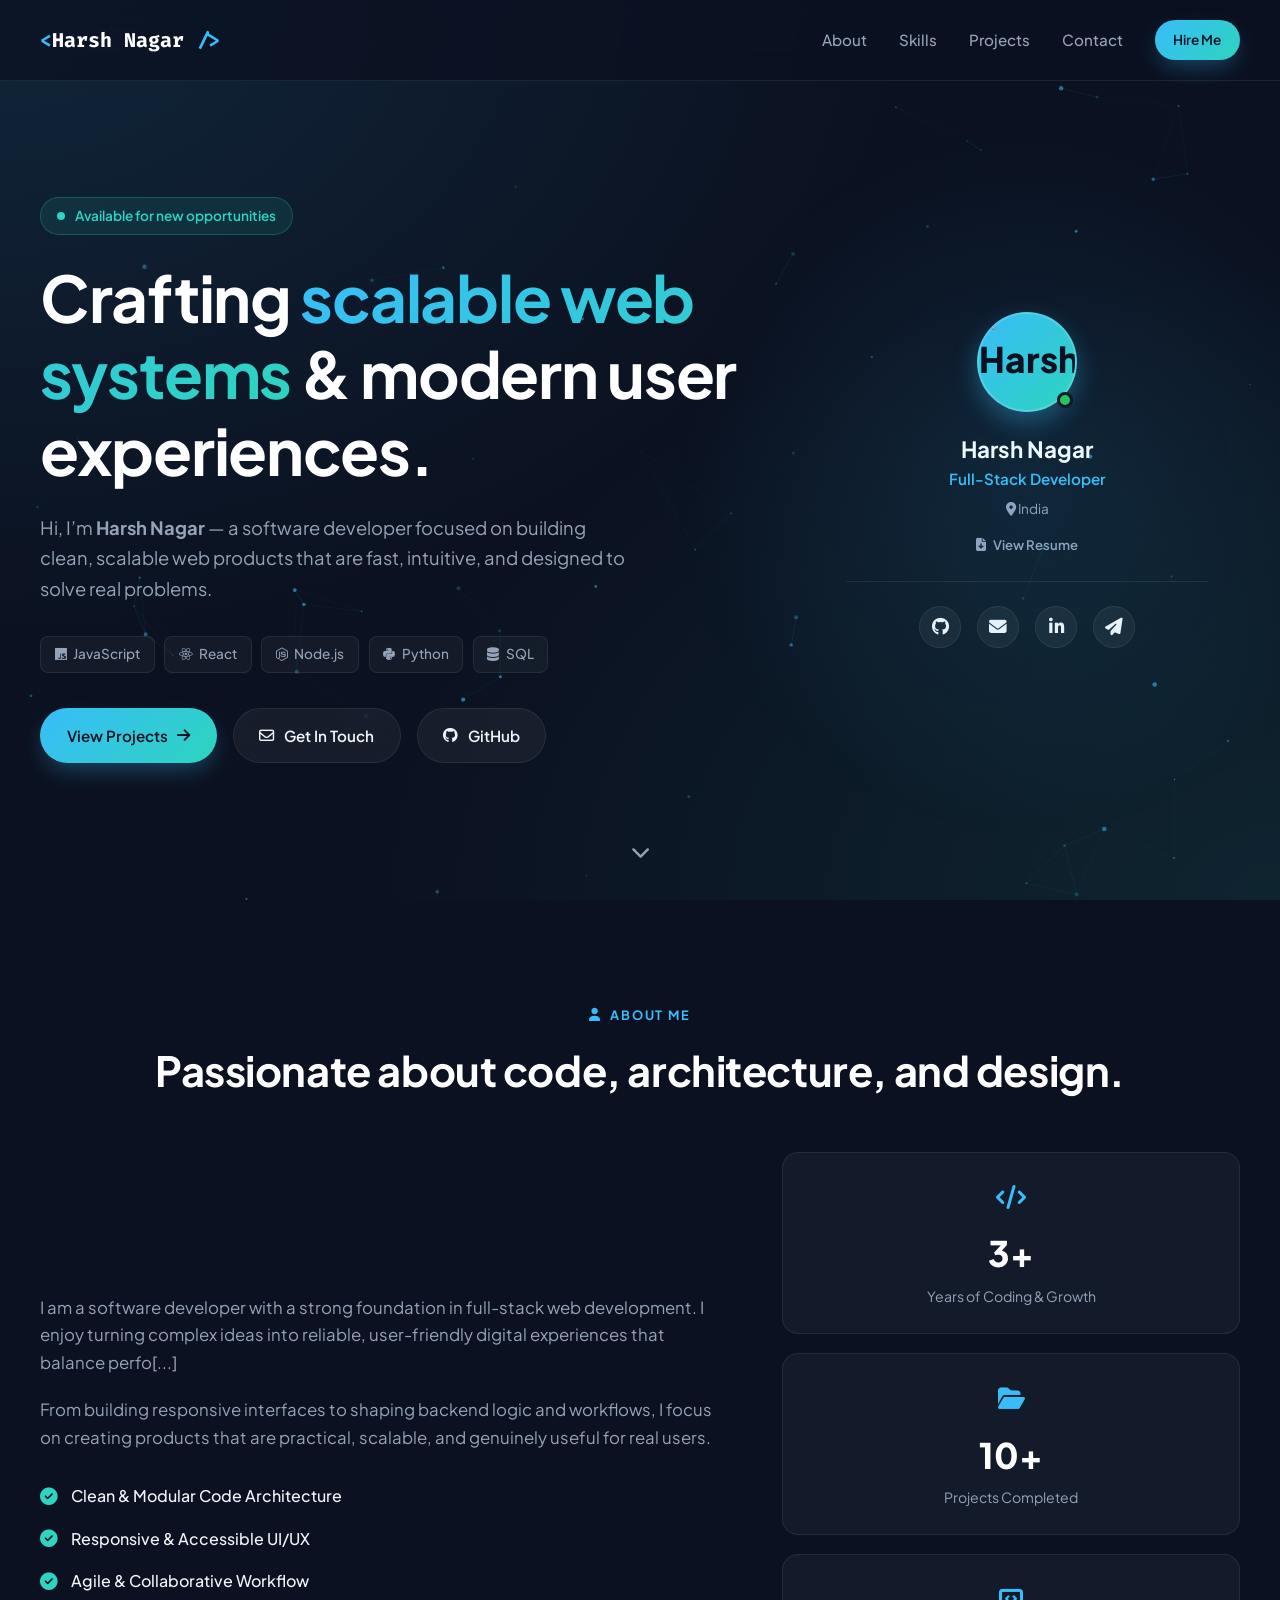
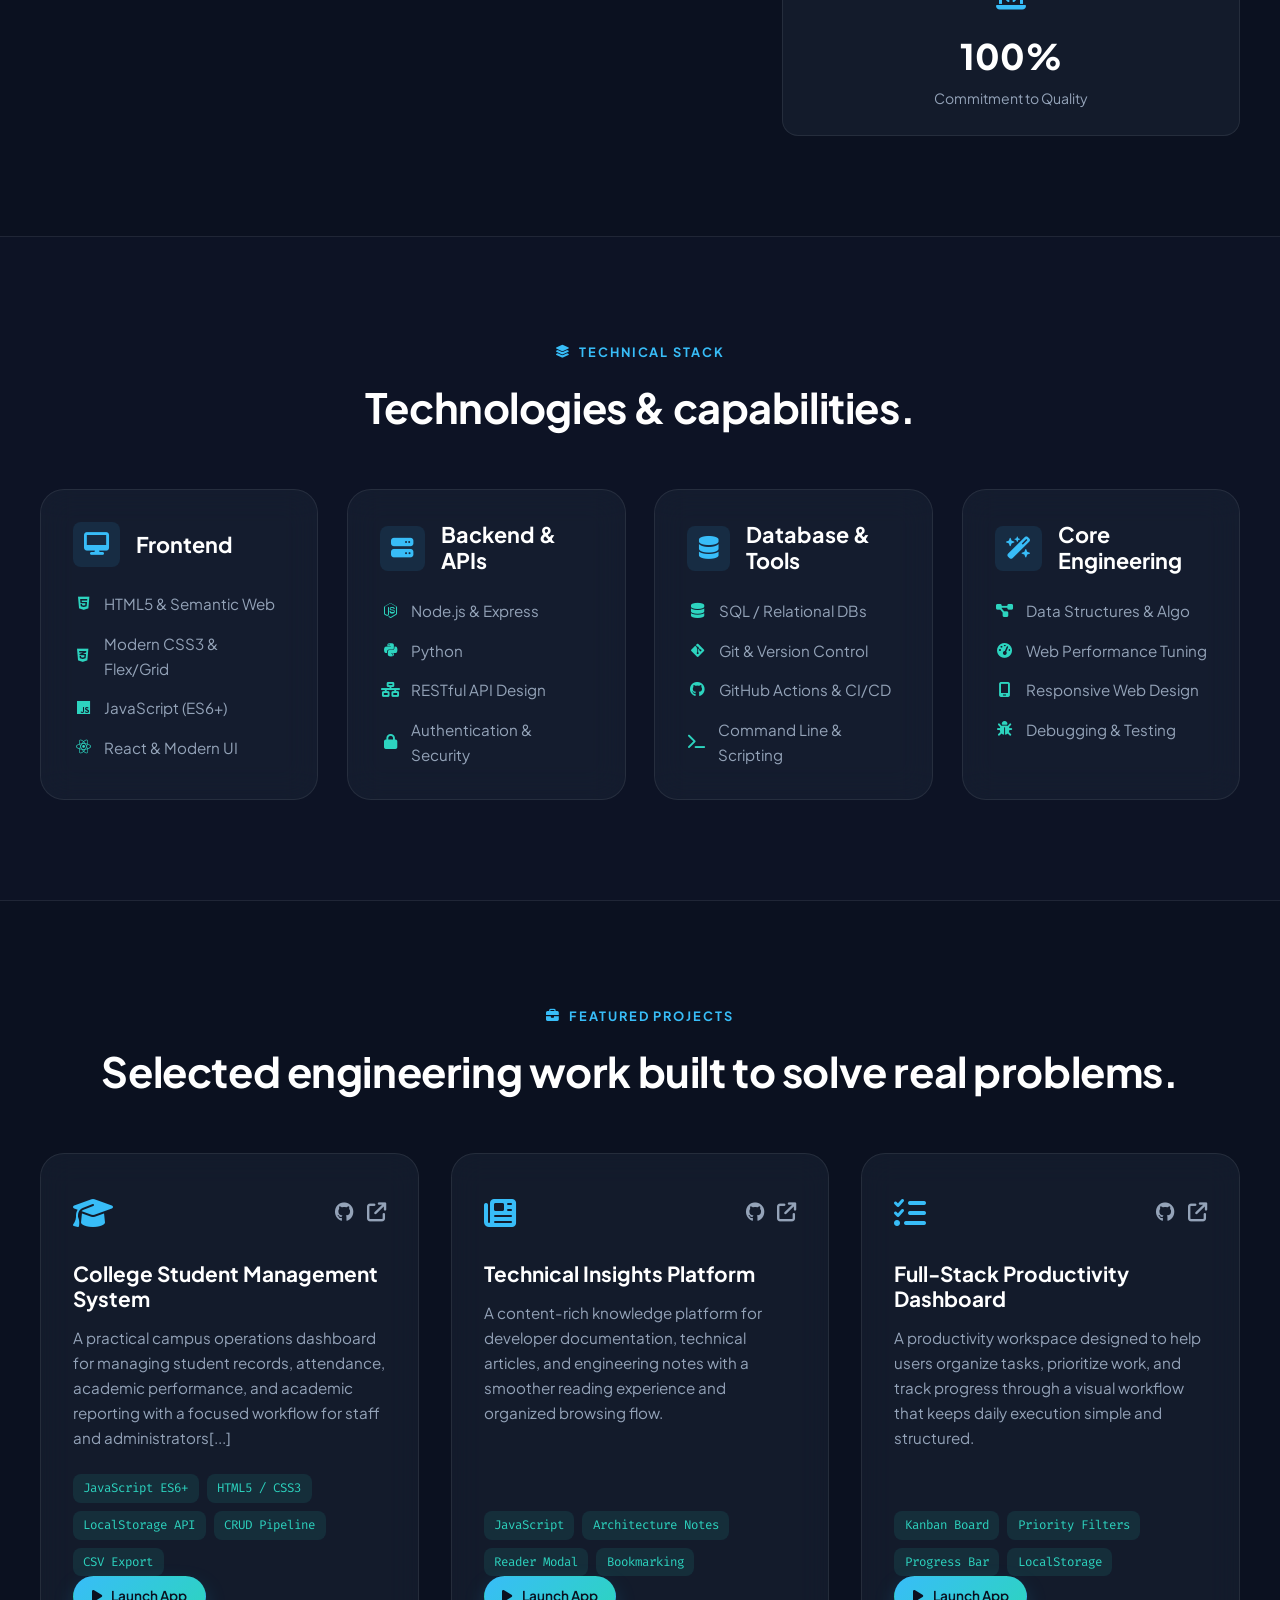
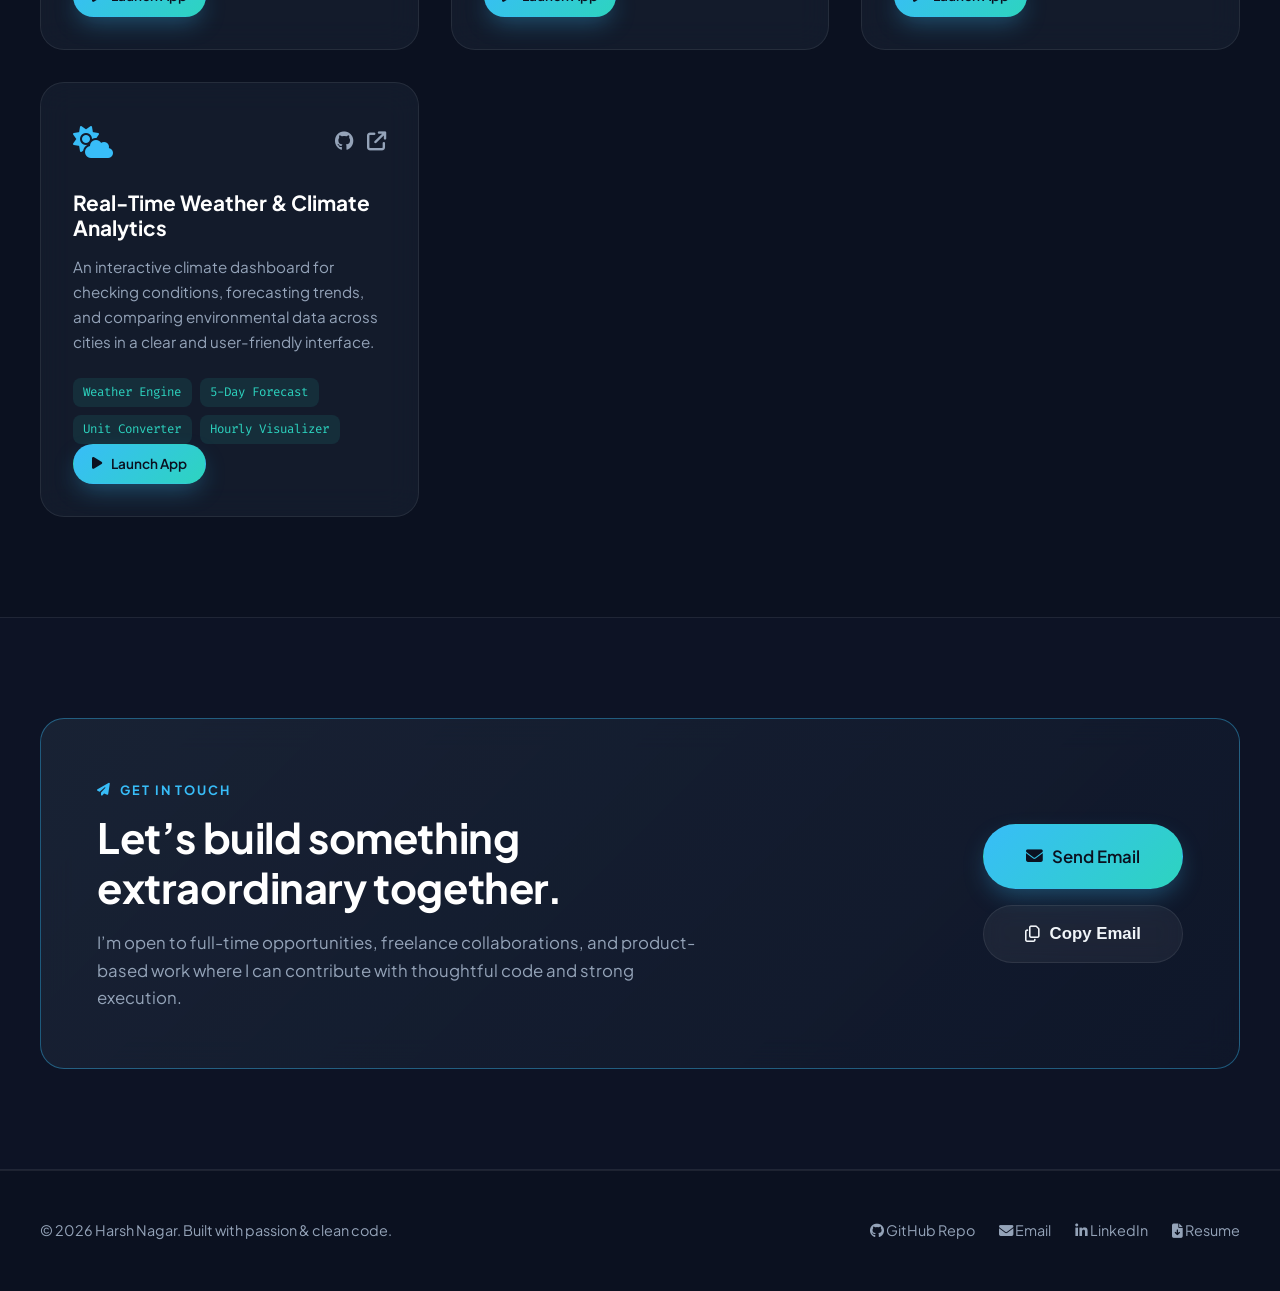
==== commit 737d6f71: "Add LinkedIn profile links" ====
--- a/index.html
+++ b/index.html
@@ -122,6 +122,9 @@
               <a href="mailto:ngrharsh078@gmail.com" aria-label="Email Me">
                 <i class="fa-solid fa-envelope"></i>
               </a>
+              <a href="https://www.linkedin.com/in/harsh-nagar-61b18b2ab/" target="_blank" rel="noopener" aria-label="LinkedIn Profile">
+                <i class="fa-brands fa-linkedin-in"></i>
+              </a>
               <a href="#contact" aria-label="Contact Section">
                 <i class="fa-solid fa-paper-plane"></i>
               </a>
@@ -437,6 +440,7 @@
         <div class="footer-links">
           <a href="https://github.com/Harsh0675/Portfolio" target="_blank" rel="noopener"><i class="fa-brands fa-github"></i> GitHub Repo</a>
           <a href="mailto:ngrharsh078@gmail.com"><i class="fa-solid fa-envelope"></i> Email</a>
+          <a href="https://www.linkedin.com/in/harsh-nagar-61b18b2ab/" target="_blank" rel="noopener"><i class="fa-brands fa-linkedin-in"></i> LinkedIn</a>
           <a href="Harsh_Nagar_Resume.pdf" download><i class="fa-solid fa-file-arrow-down"></i> Resume</a>
         </div>
       </div>
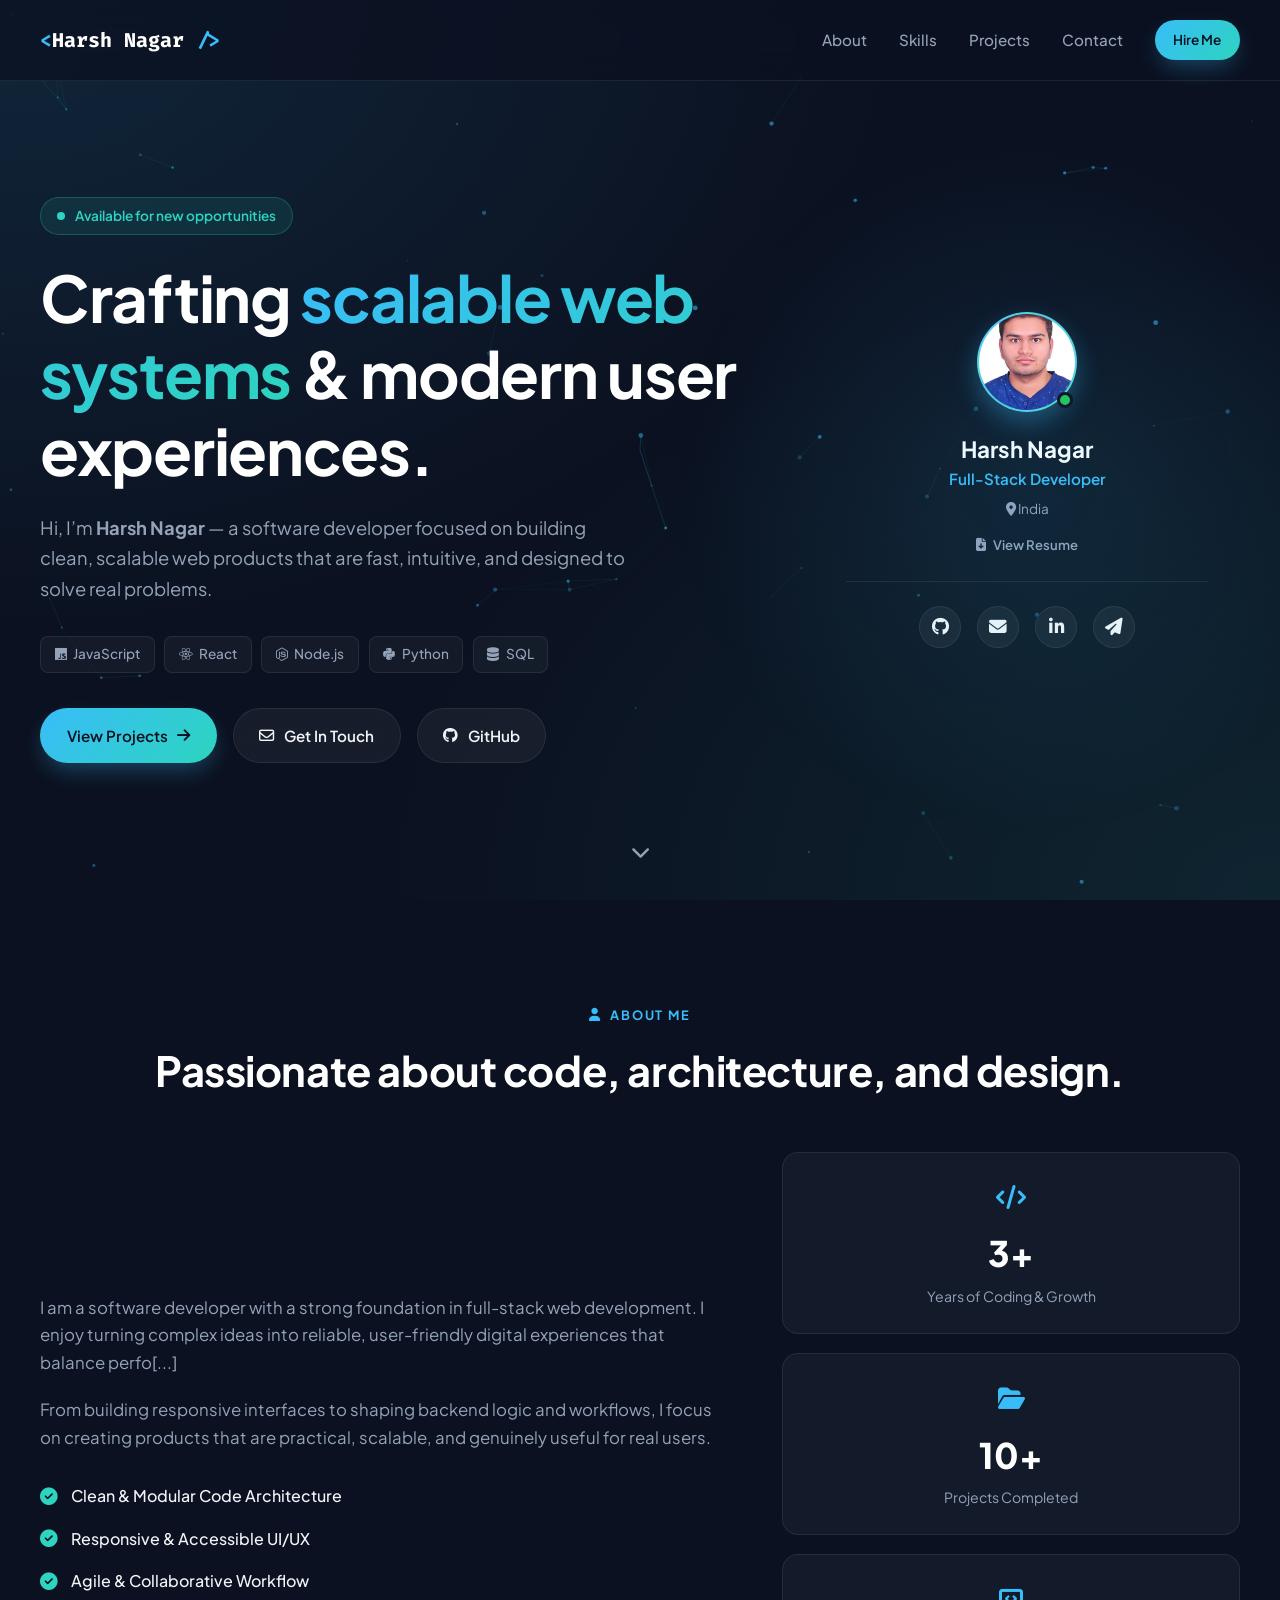
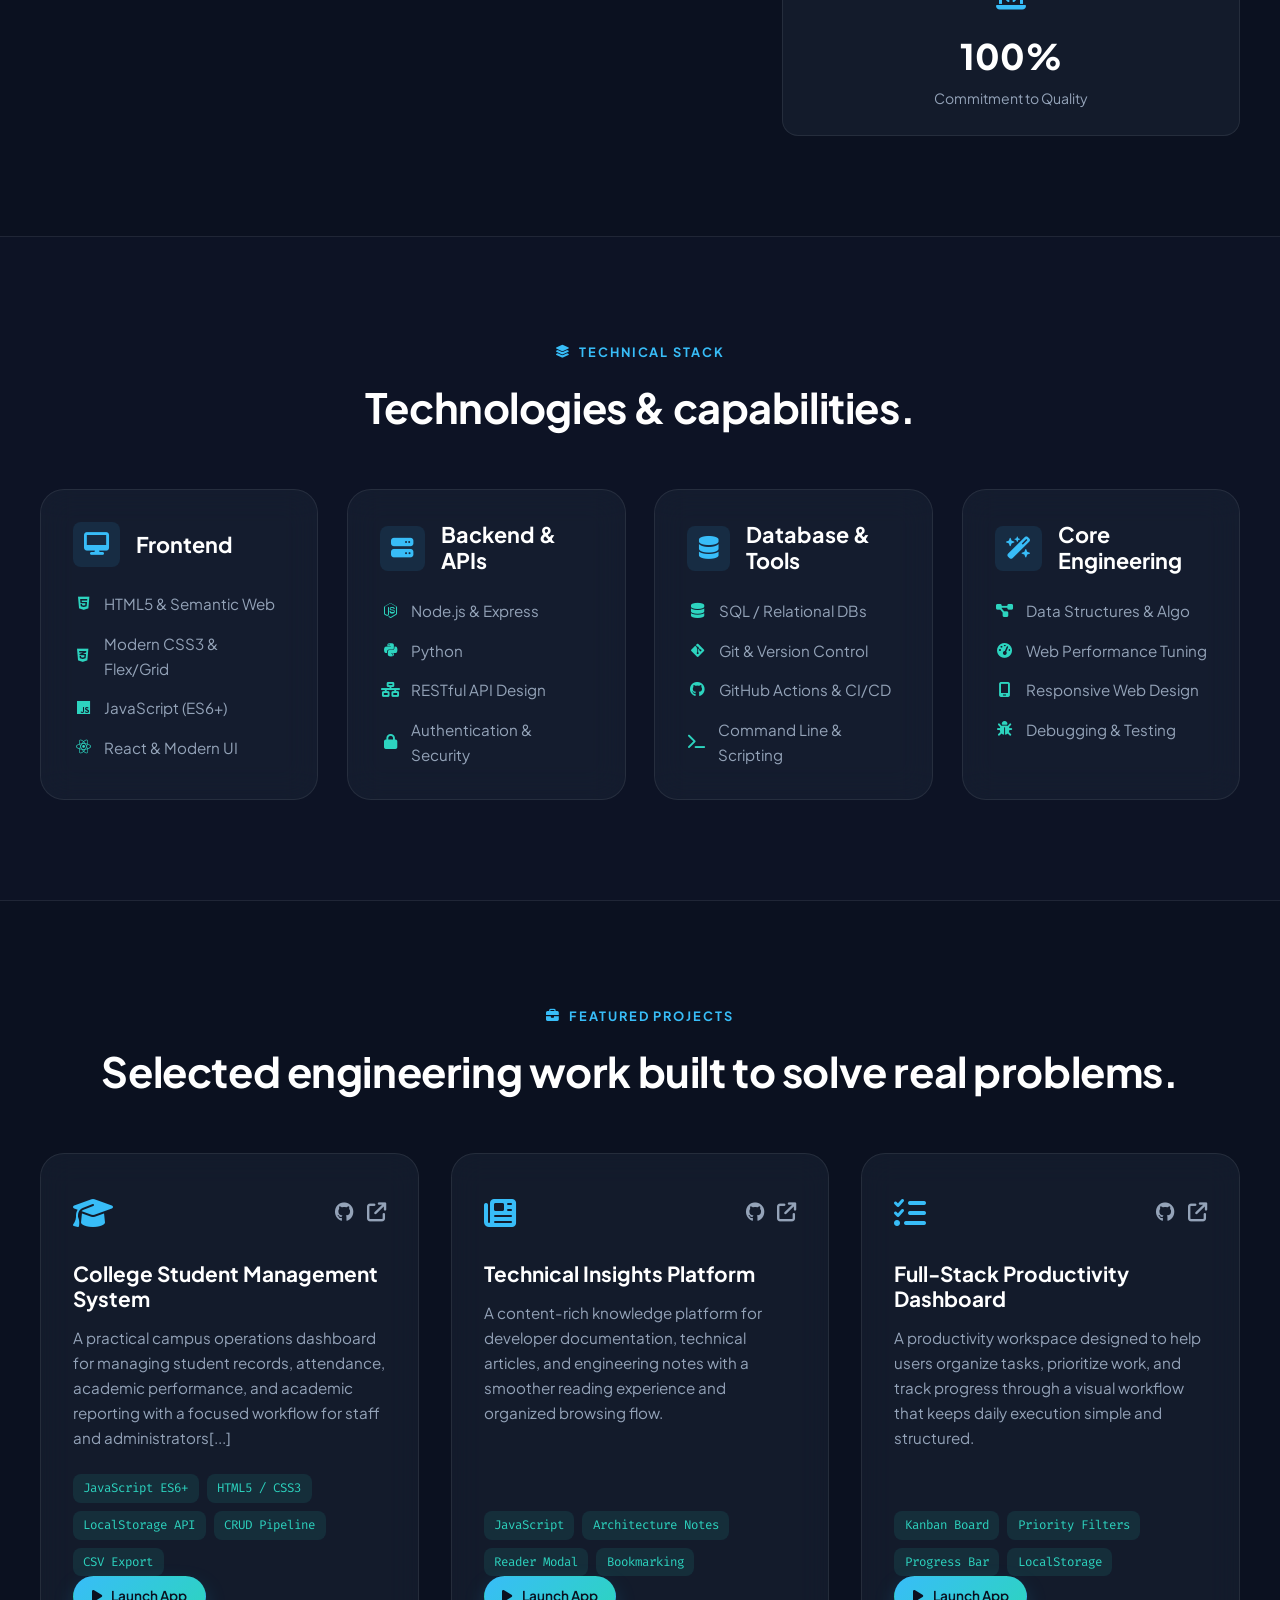
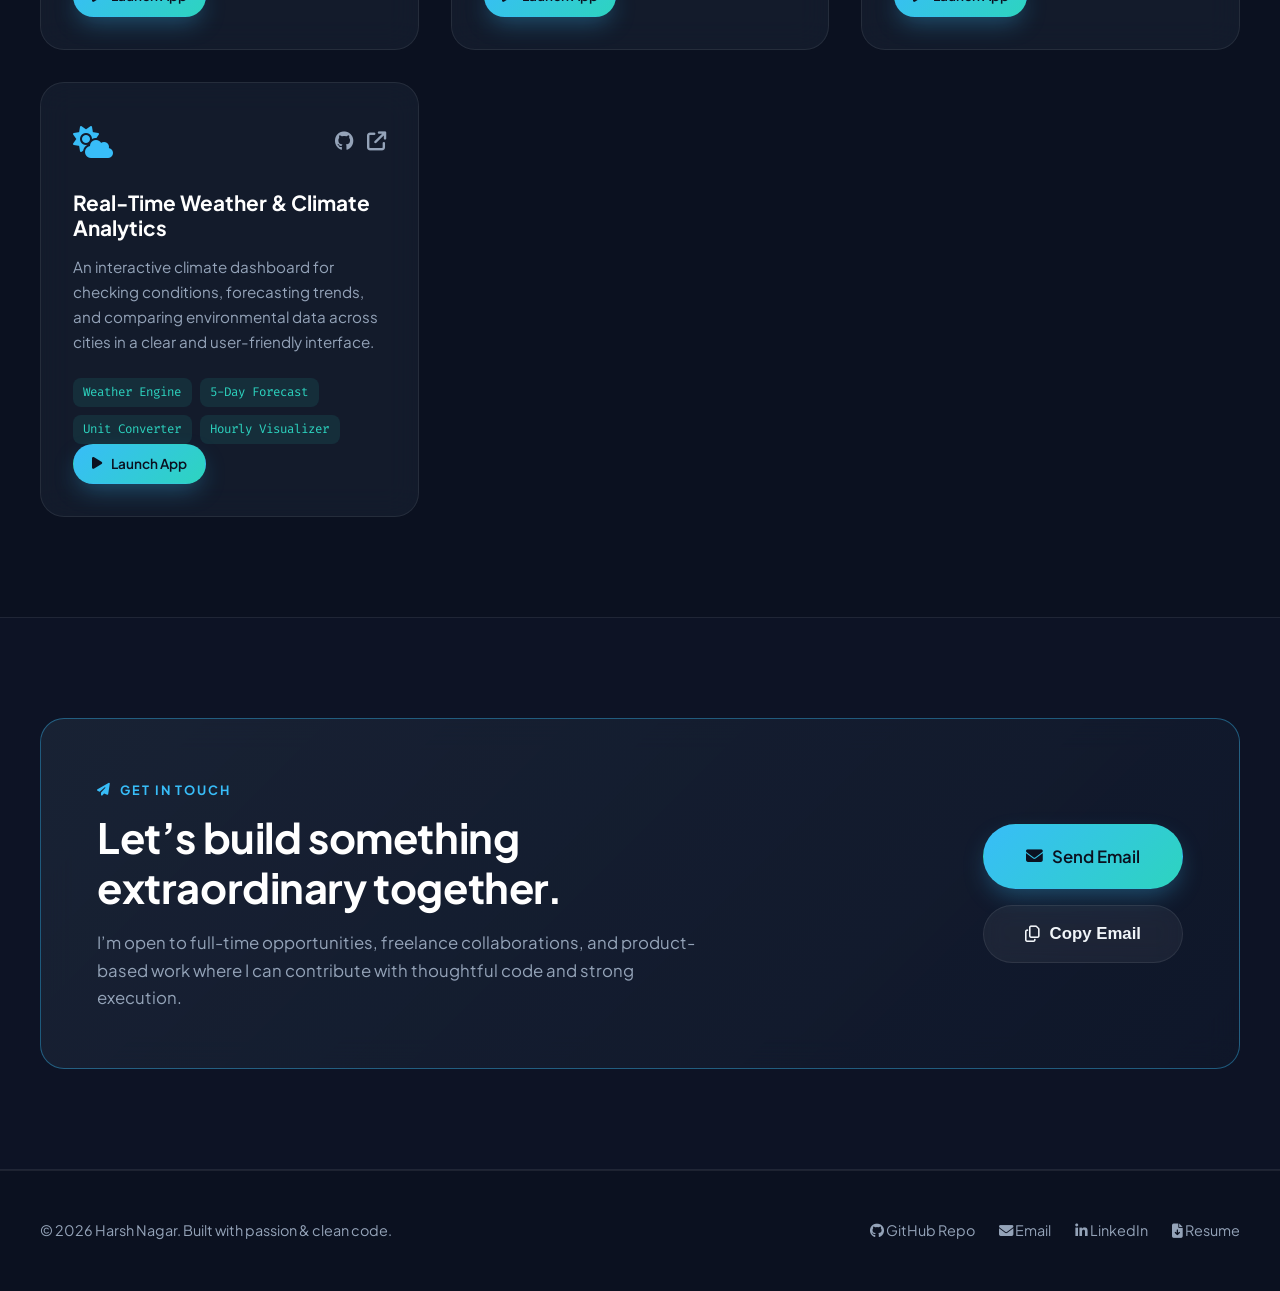
==== commit 9e16529f: "Refresh profile photo styles" ====
--- a/index.html
+++ b/index.html
@@ -29,7 +29,7 @@
       href="https://cdnjs.cloudflare.com/ajax/libs/font-awesome/6.4.0/css/all.min.css"
     />
     
-    <link rel="stylesheet" href="styles.css" />
+    <link rel="stylesheet" href="styles.css?v=cc5c54f" />
   </head>
   <body>
     <a class="skip-link" href="#main-content">Skip to main content</a>
--- a/styles.css
+++ b/styles.css
@@ -446,6 +446,8 @@
   width: 100%;
   height: 100%;
   object-fit: cover;
+  object-position: 50% 28%;
+  transform: scale(1.18);
   display: block;
 }
 
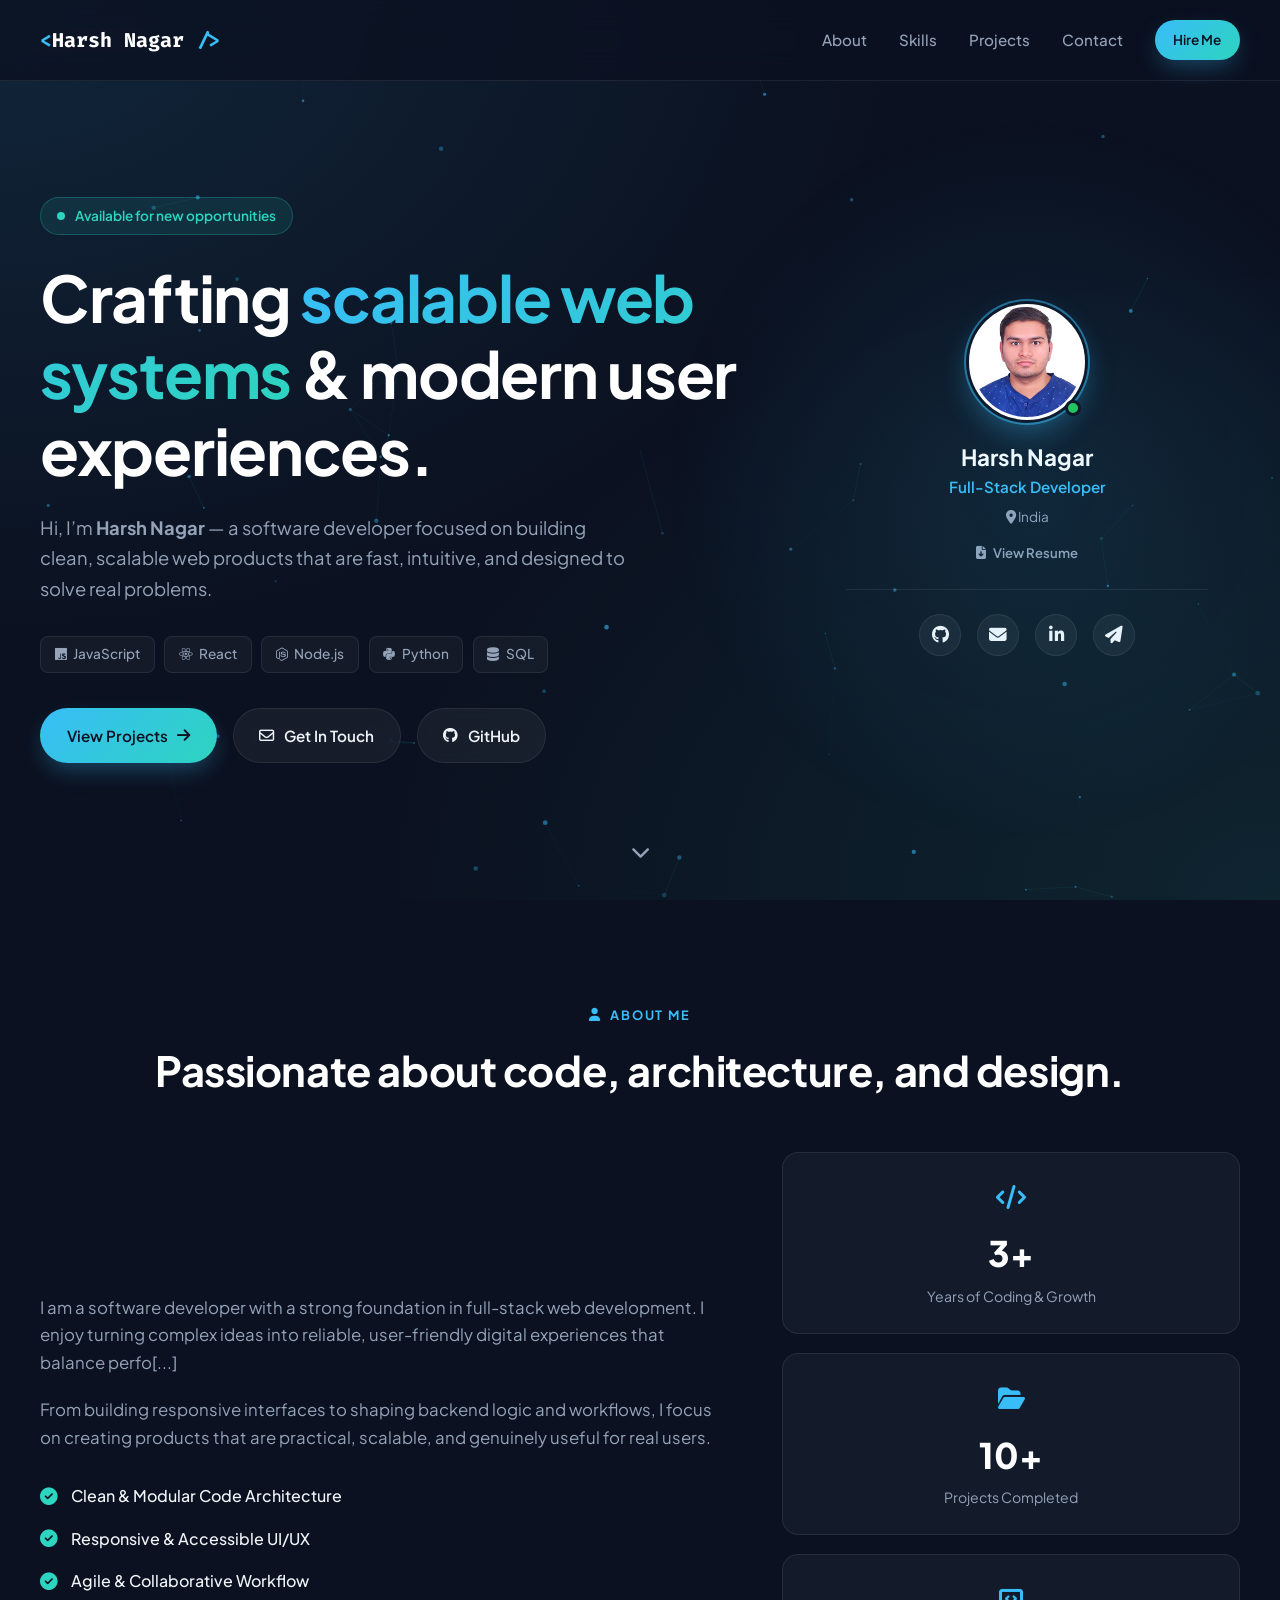
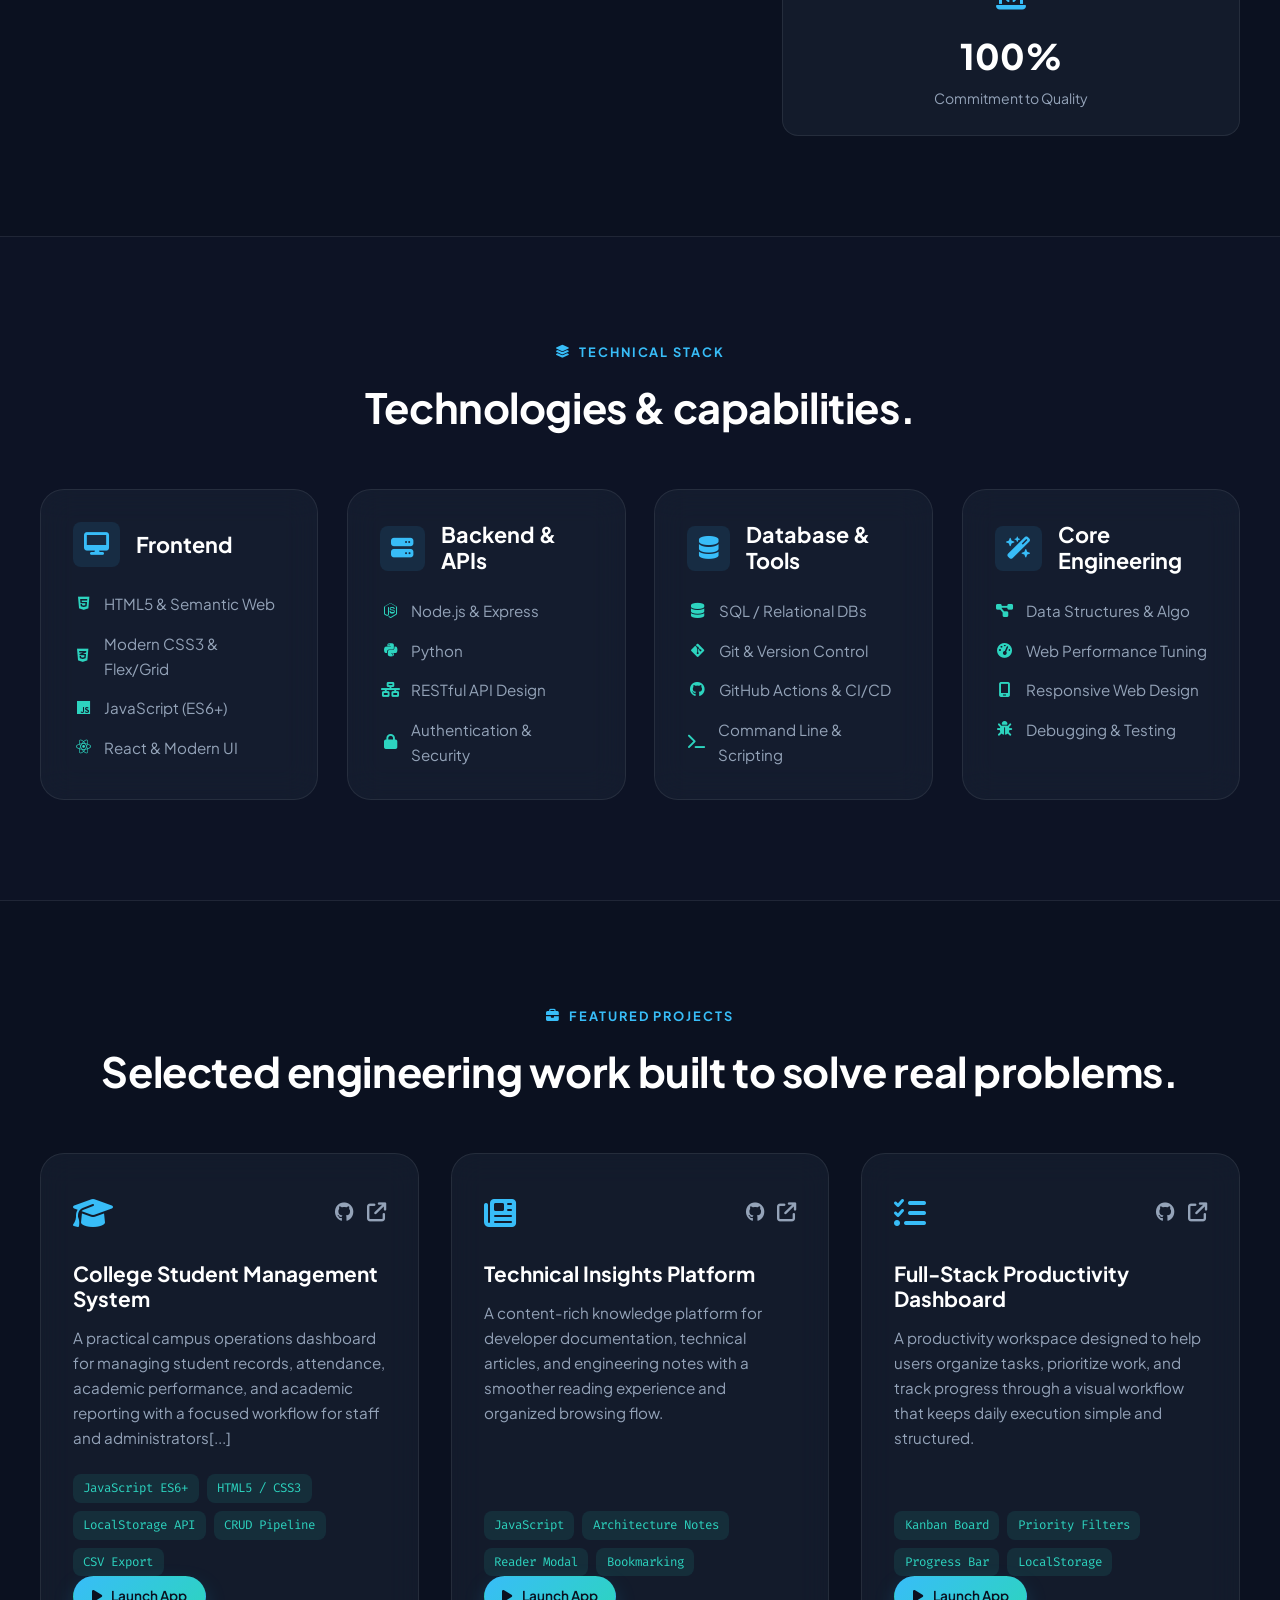
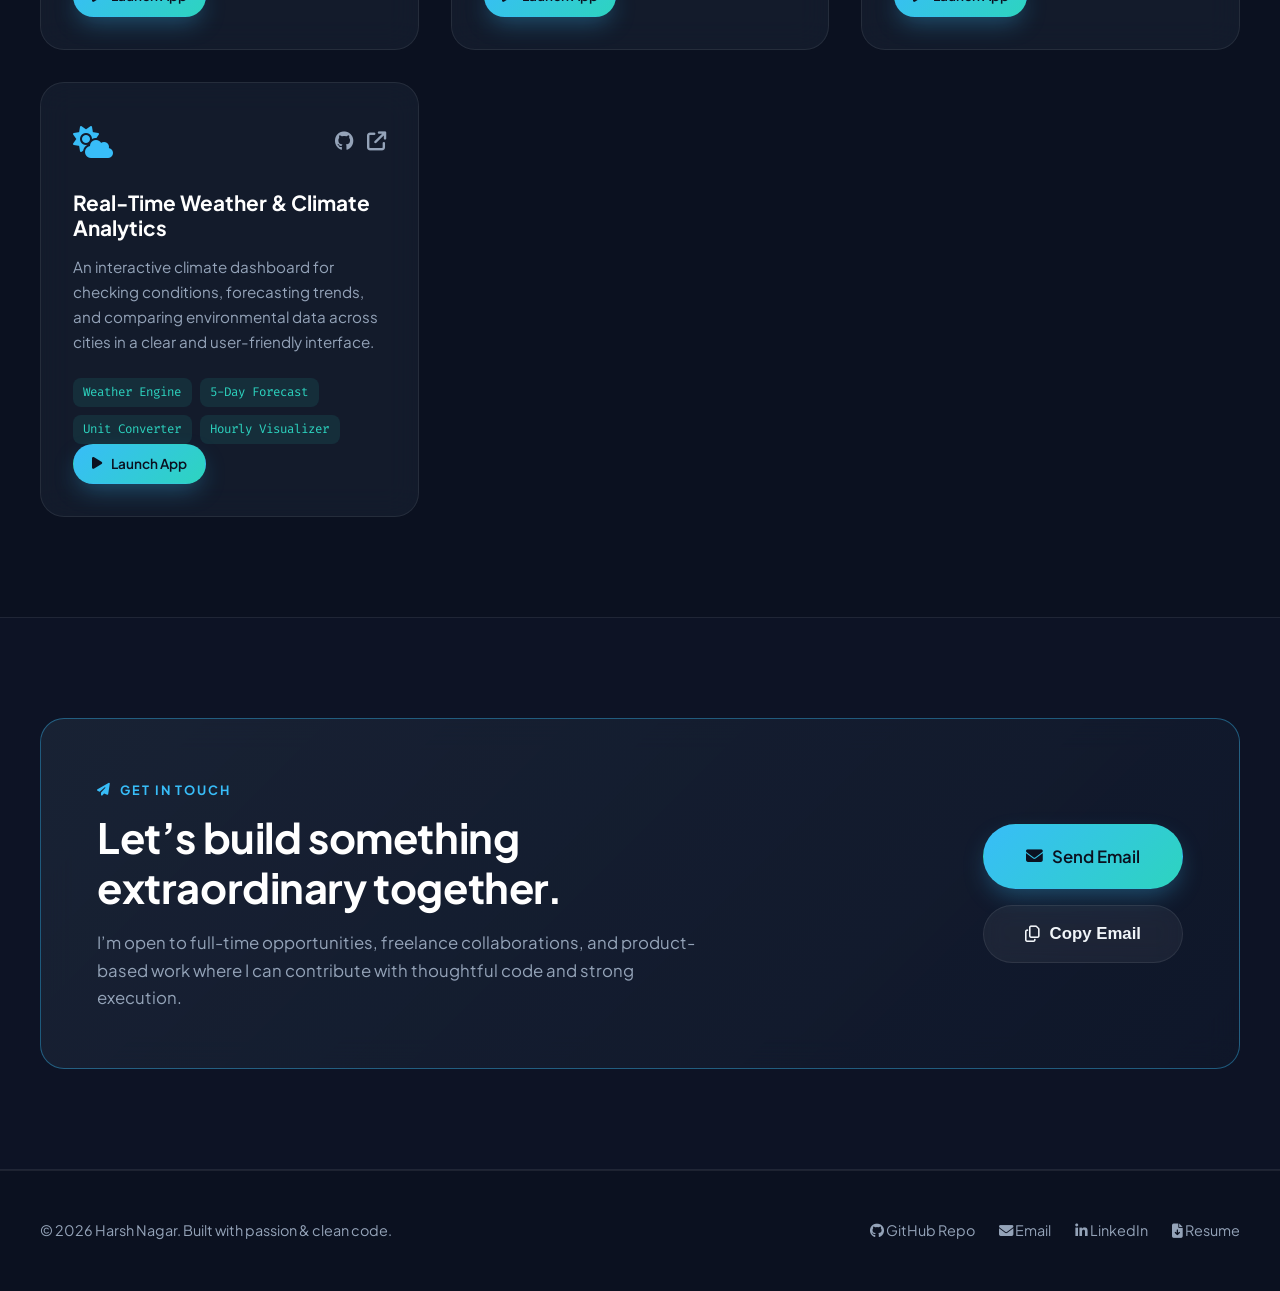
==== commit caf44994: "Refresh avatar style cache" ====
--- a/index.html
+++ b/index.html
@@ -29,7 +29,7 @@
       href="https://cdnjs.cloudflare.com/ajax/libs/font-awesome/6.4.0/css/all.min.css"
     />
     
-    <link rel="stylesheet" href="styles.css?v=cc5c54f" />
+    <link rel="stylesheet" href="styles.css?v=c8a6412" />
   </head>
   <body>
     <a class="skip-link" href="#main-content">Skip to main content</a>
--- a/styles.css
+++ b/styles.css
@@ -421,8 +421,8 @@
 
 .avatar-wrapper {
   position: relative;
-  width: 100px;
-  height: 100px;
+  width: 116px;
+  height: 116px;
   margin: 0 auto 1.5rem;
 }
 
@@ -431,23 +431,22 @@
   height: 100%;
   border-radius: 50%;
   overflow: hidden;
-  background: linear-gradient(135deg, var(--primary), var(--accent));
+  background: #f8fafc;
   color: #0b1120;
   display: flex;
   align-items: center;
   justify-content: center;
   font-size: 2.2rem;
   font-weight: 800;
-  box-shadow: 0 10px 25px var(--primary-glow);
-  border: 2px solid rgba(255, 255, 255, 0.16);
+  box-shadow: 0 0 0 3px rgba(11, 17, 32, 0.9), 0 0 0 5px rgba(56, 189, 248, 0.5), 0 12px 28px var(--primary-glow);
+  border: 3px solid #ffffff;
 }
 
 .avatar img {
   width: 100%;
   height: 100%;
   object-fit: cover;
-  object-position: 50% 28%;
-  transform: scale(1.18);
+  object-position: 50% 22%;
   display: block;
 }
 
@@ -955,6 +954,11 @@
     padding: 1.8rem 1.35rem;
   }
 
+  .avatar-wrapper {
+    width: 104px;
+    height: 104px;
+  }
+
   .contact-box {
     padding: 2rem 1.35rem;
     gap: 1.5rem;
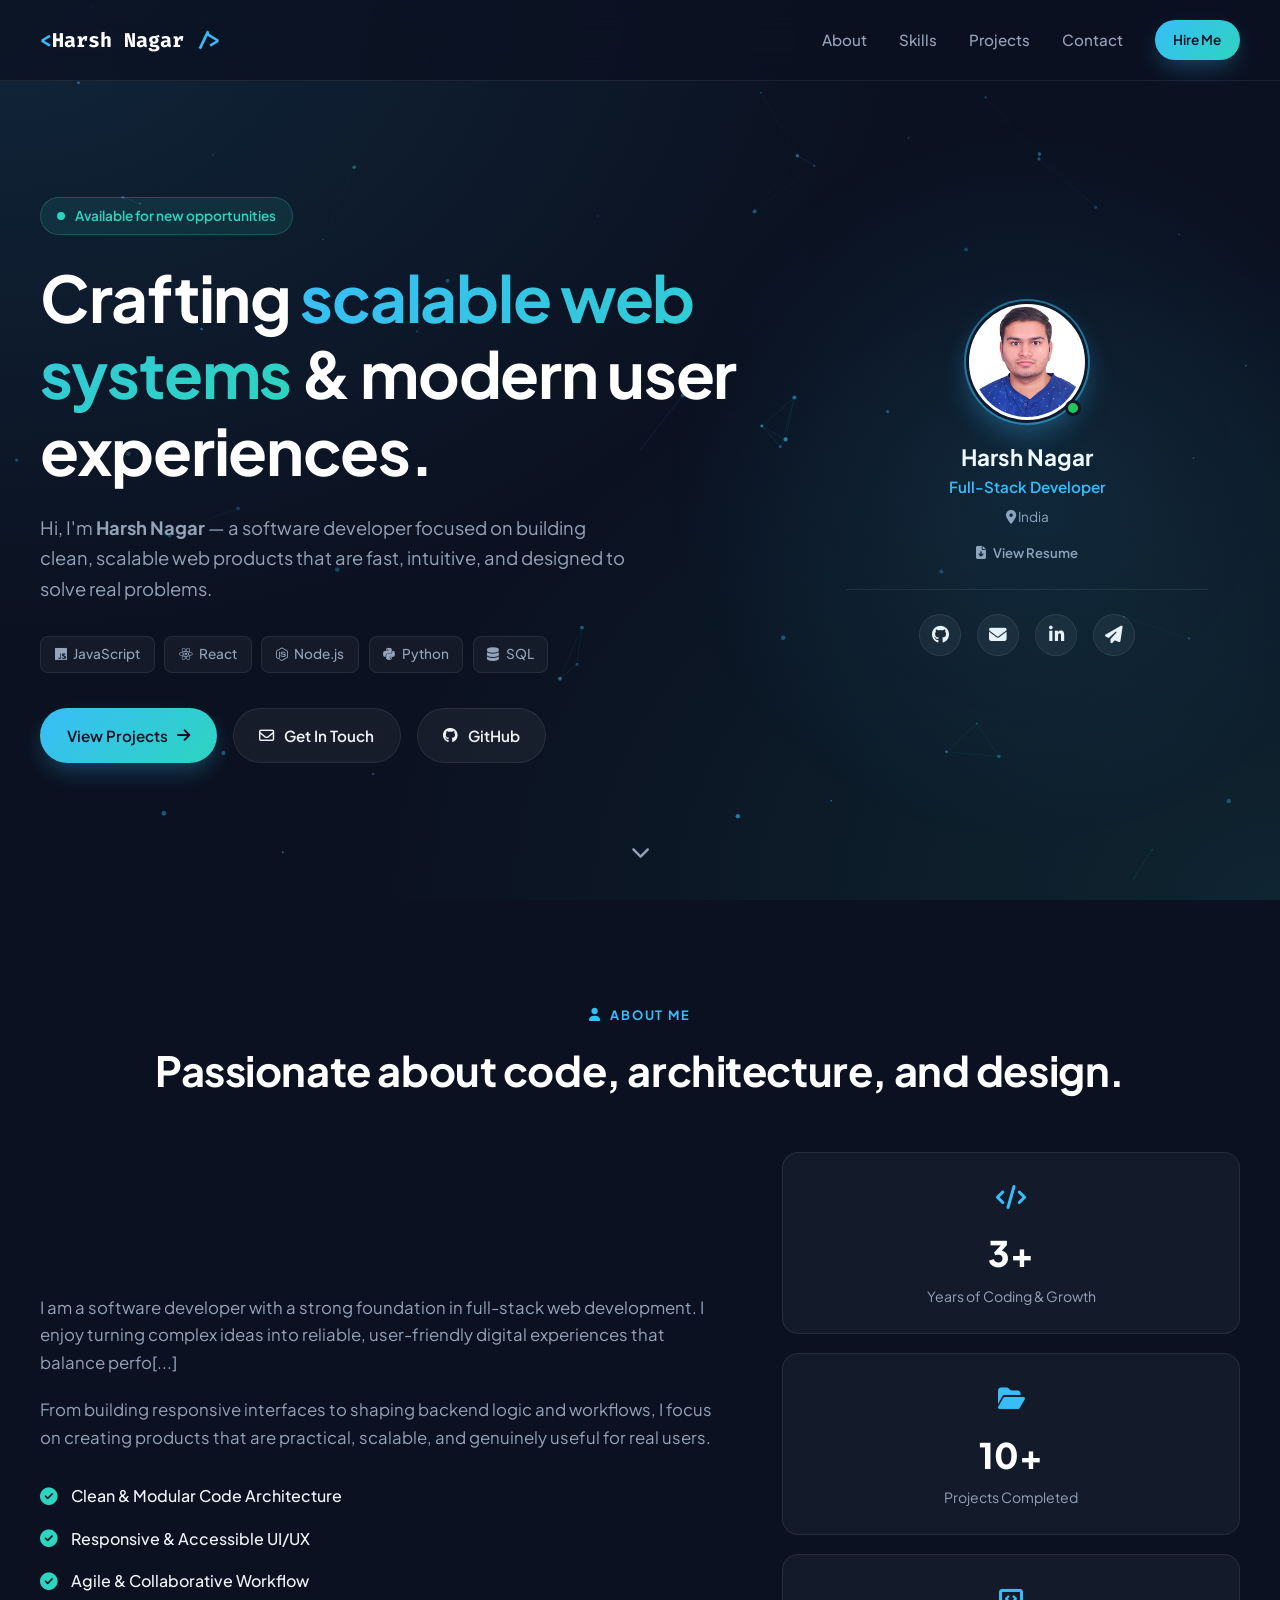
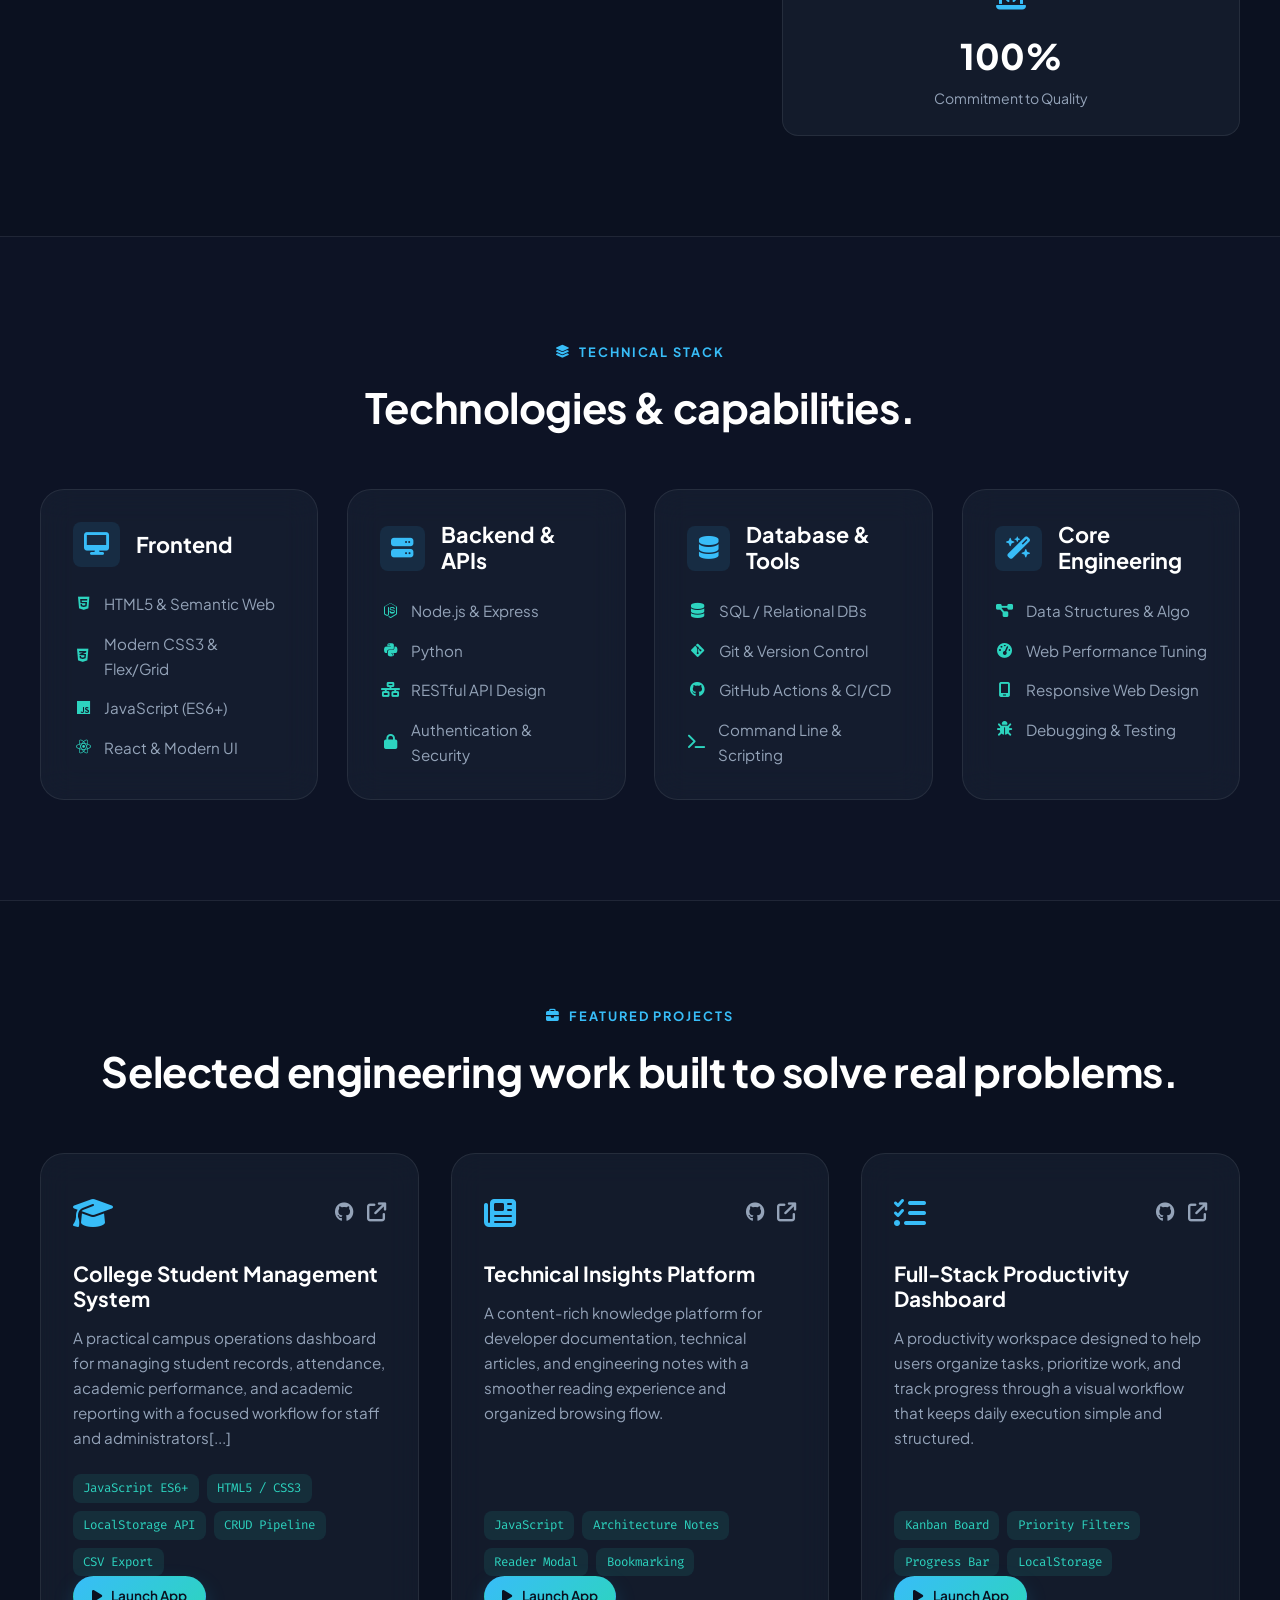
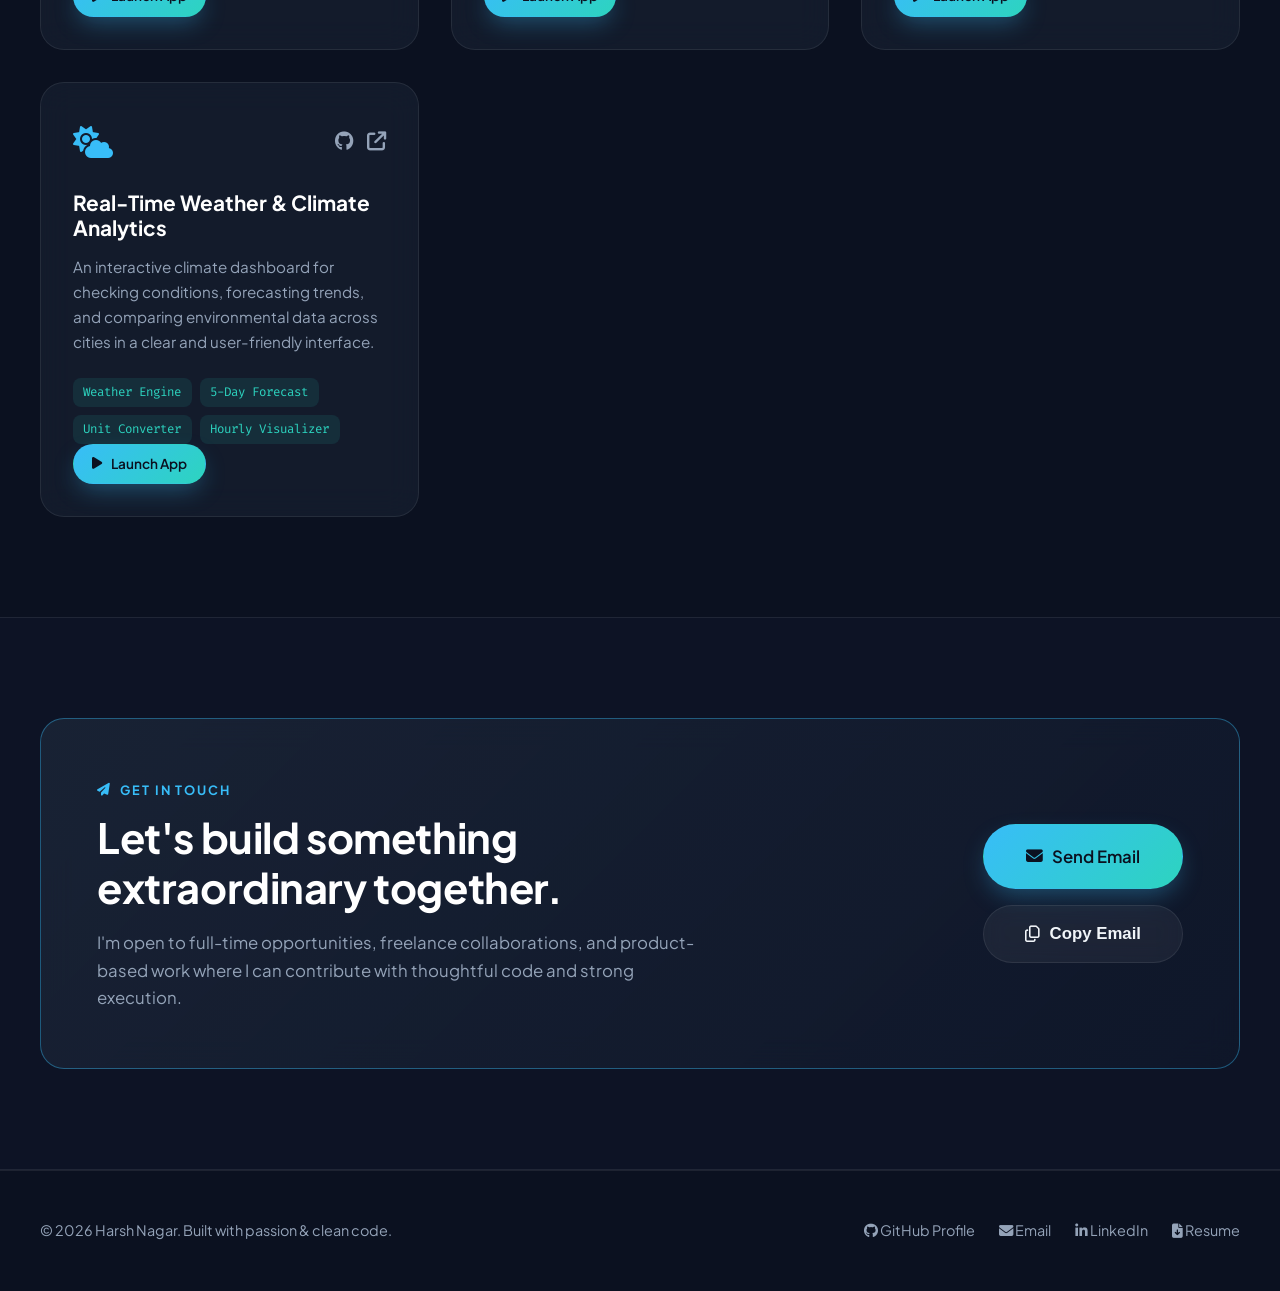
==== commit 13dfc59b: "Update GitHub button to link to profile instead of portfolio repository" ====
--- a/index.html
+++ b/index.html
@@ -73,7 +73,7 @@
             </h1>
 
             <p class="hero-text">
-              Hi, I’m <strong>Harsh Nagar</strong> — a software developer focused on building clean, scalable web products that are fast, intuitive, and designed to solve real problems.
+              Hi, I'm <strong>Harsh Nagar</strong> — a software developer focused on building clean, scalable web products that are fast, intuitive, and designed to solve real problems.
             </p>
 
             <div class="hero-tags">
@@ -91,7 +91,7 @@
               <a class="btn btn-secondary" href="#contact">
                 <i class="fa-regular fa-envelope"></i> <span>Get In Touch</span>
               </a>
-              <a class="btn btn-secondary" href="https://github.com/Harsh0675/Portfolio" target="_blank" rel="noopener">
+              <a class="btn btn-secondary" href="https://github.com/Harsh0675" target="_blank" rel="noopener">
                 <i class="fa-brands fa-github"></i> <span>GitHub</span>
               </a>
             </div>
@@ -116,7 +116,7 @@
             <div class="profile-divider"></div>
 
             <div class="social-links">
-              <a href="https://github.com/Harsh0675/Portfolio" target="_blank" rel="noopener" aria-label="GitHub Repository">
+              <a href="https://github.com/Harsh0675" target="_blank" rel="noopener" aria-label="GitHub Profile">
                 <i class="fa-brands fa-github"></i>
               </a>
               <a href="mailto:ngrharsh078@gmail.com" aria-label="Email Me">
@@ -271,7 +271,7 @@
                   <i class="fa-solid fa-graduation-cap"></i>
                 </div>
                 <div class="project-links">
-                  <a href="https://github.com/Harsh0675/Portfolio" target="_blank" rel="noopener" aria-label="View GitHub Repository" onclick="event.stopPropagation()">
+                  <a href="https://github.com/Harsh0675" target="_blank" rel="noopener" aria-label="View GitHub Profile" onclick="event.stopPropagation()">
                     <i class="fa-brands fa-github"></i>
                   </a>
                   <a href="student-management-system/index.html" target="_blank" rel="noopener" aria-label="Live Demo App" onclick="event.stopPropagation()">
@@ -307,7 +307,7 @@
                   <i class="fa-solid fa-newspaper"></i>
                 </div>
                 <div class="project-links">
-                  <a href="https://github.com/Harsh0675/Portfolio" target="_blank" rel="noopener" aria-label="View GitHub Repository" onclick="event.stopPropagation()">
+                  <a href="https://github.com/Harsh0675" target="_blank" rel="noopener" aria-label="View GitHub Profile" onclick="event.stopPropagation()">
                     <i class="fa-brands fa-github"></i>
                   </a>
                   <a href="technical-insights-platform/index.html" target="_blank" rel="noopener" aria-label="Live Demo App" onclick="event.stopPropagation()">
@@ -342,7 +342,7 @@
                   <i class="fa-solid fa-list-check"></i>
                 </div>
                 <div class="project-links">
-                  <a href="https://github.com/Harsh0675/Portfolio" target="_blank" rel="noopener" aria-label="View GitHub Repository" onclick="event.stopPropagation()">
+                  <a href="https://github.com/Harsh0675" target="_blank" rel="noopener" aria-label="View GitHub Profile" onclick="event.stopPropagation()">
                     <i class="fa-brands fa-github"></i>
                   </a>
                   <a href="productivity-dashboard/index.html" target="_blank" rel="noopener" aria-label="Live Demo App" onclick="event.stopPropagation()">
@@ -377,7 +377,7 @@
                   <i class="fa-solid fa-cloud-sun"></i>
                 </div>
                 <div class="project-links">
-                  <a href="https://github.com/Harsh0675/Portfolio" target="_blank" rel="noopener" aria-label="View GitHub Repository" onclick="event.stopPropagation()">
+                  <a href="https://github.com/Harsh0675" target="_blank" rel="noopener" aria-label="View GitHub Profile" onclick="event.stopPropagation()">
                     <i class="fa-brands fa-github"></i>
                   </a>
                   <a href="weather-analytics-dashboard/index.html" target="_blank" rel="noopener" aria-label="Live Demo App" onclick="event.stopPropagation()">
@@ -414,9 +414,9 @@
           <div class="contact-box card">
             <div class="contact-content">
               <p class="eyebrow"><i class="fa-solid fa-paper-plane"></i> Get In Touch</p>
-              <h2>Let’s build something extraordinary together.</h2>
+              <h2>Let's build something extraordinary together.</h2>
               <p class="contact-text">
-                I’m open to full-time opportunities, freelance collaborations, and product-based work where I can contribute with thoughtful code and strong execution.
+                I'm open to full-time opportunities, freelance collaborations, and product-based work where I can contribute with thoughtful code and strong execution.
               </p>
             </div>
 
@@ -438,7 +438,7 @@
       <div class="container footer-content">
         <p>© <span id="year"></span> Harsh Nagar. Built with passion & clean code.</p>
         <div class="footer-links">
-          <a href="https://github.com/Harsh0675/Portfolio" target="_blank" rel="noopener"><i class="fa-brands fa-github"></i> GitHub Repo</a>
+          <a href="https://github.com/Harsh0675" target="_blank" rel="noopener"><i class="fa-brands fa-github"></i> GitHub Profile</a>
           <a href="mailto:ngrharsh078@gmail.com"><i class="fa-solid fa-envelope"></i> Email</a>
           <a href="https://www.linkedin.com/in/harsh-nagar-61b18b2ab/" target="_blank" rel="noopener"><i class="fa-brands fa-linkedin-in"></i> LinkedIn</a>
           <a href="Harsh_Nagar_Resume.pdf" download><i class="fa-solid fa-file-arrow-down"></i> Resume</a>
--- a/styles.css
+++ b/styles.css
@@ -890,6 +890,10 @@
     min-height: auto;
   }
 
+  .hero-content {
+    gap: 2rem;
+  }
+
   .hero-title {
     font-size: clamp(2.2rem, 11vw, 3.2rem);
     margin-bottom: 1.2rem;
@@ -951,6 +955,8 @@
   }
 
   .hero-card {
+    width: min(100%, 360px);
+    margin: 0 auto;
     padding: 1.8rem 1.35rem;
   }
 
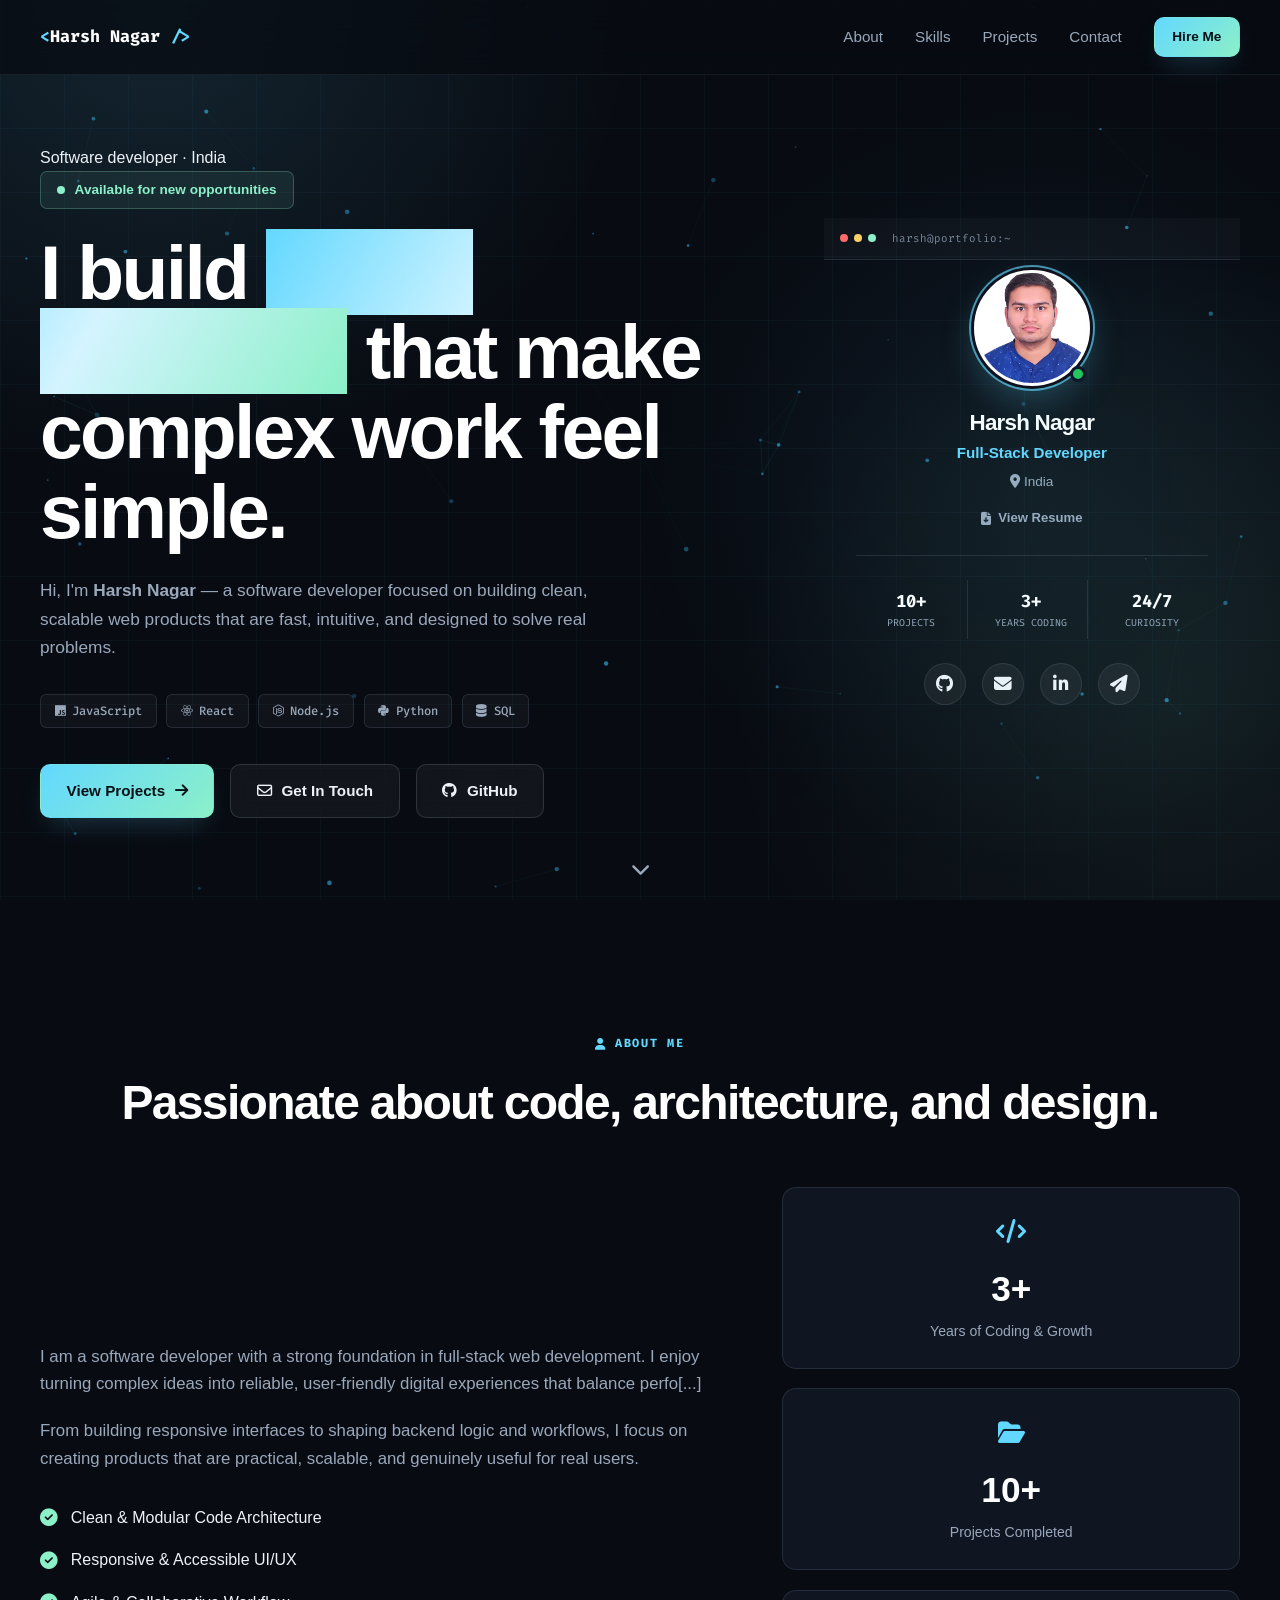
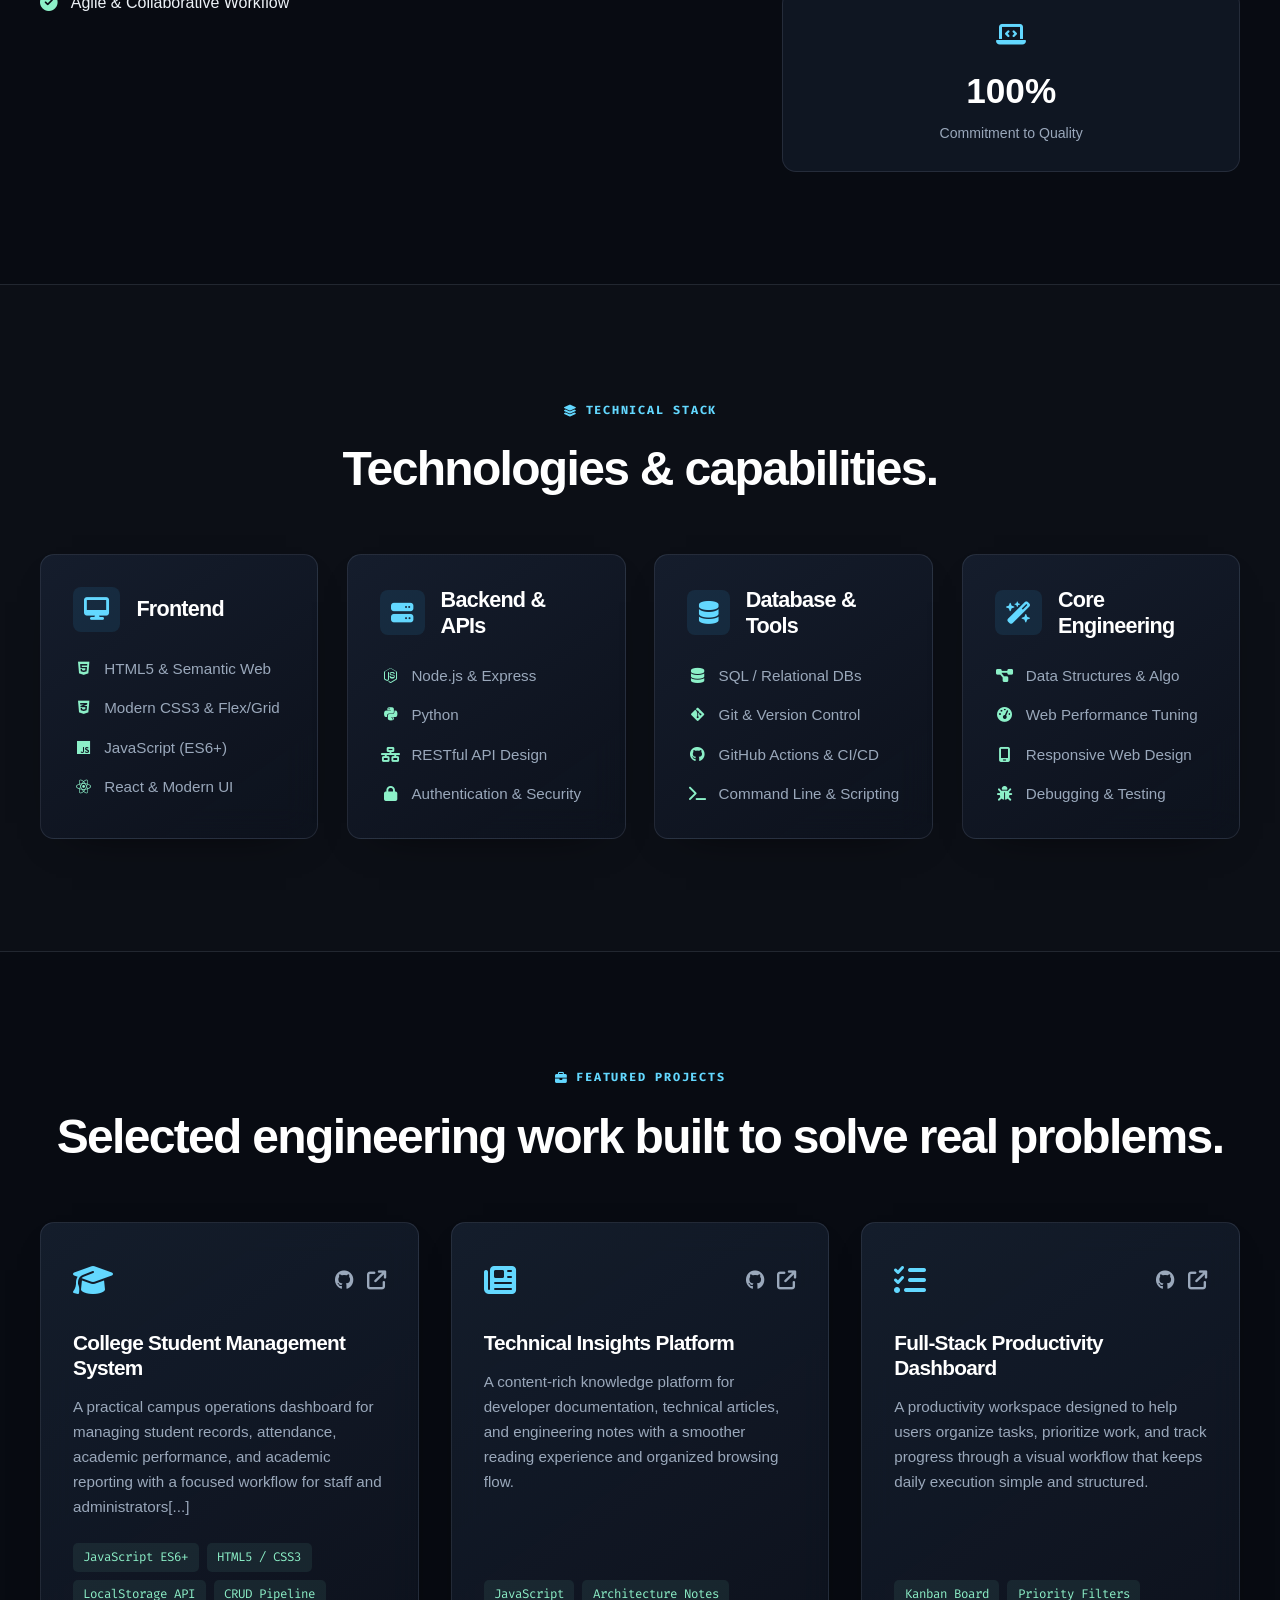
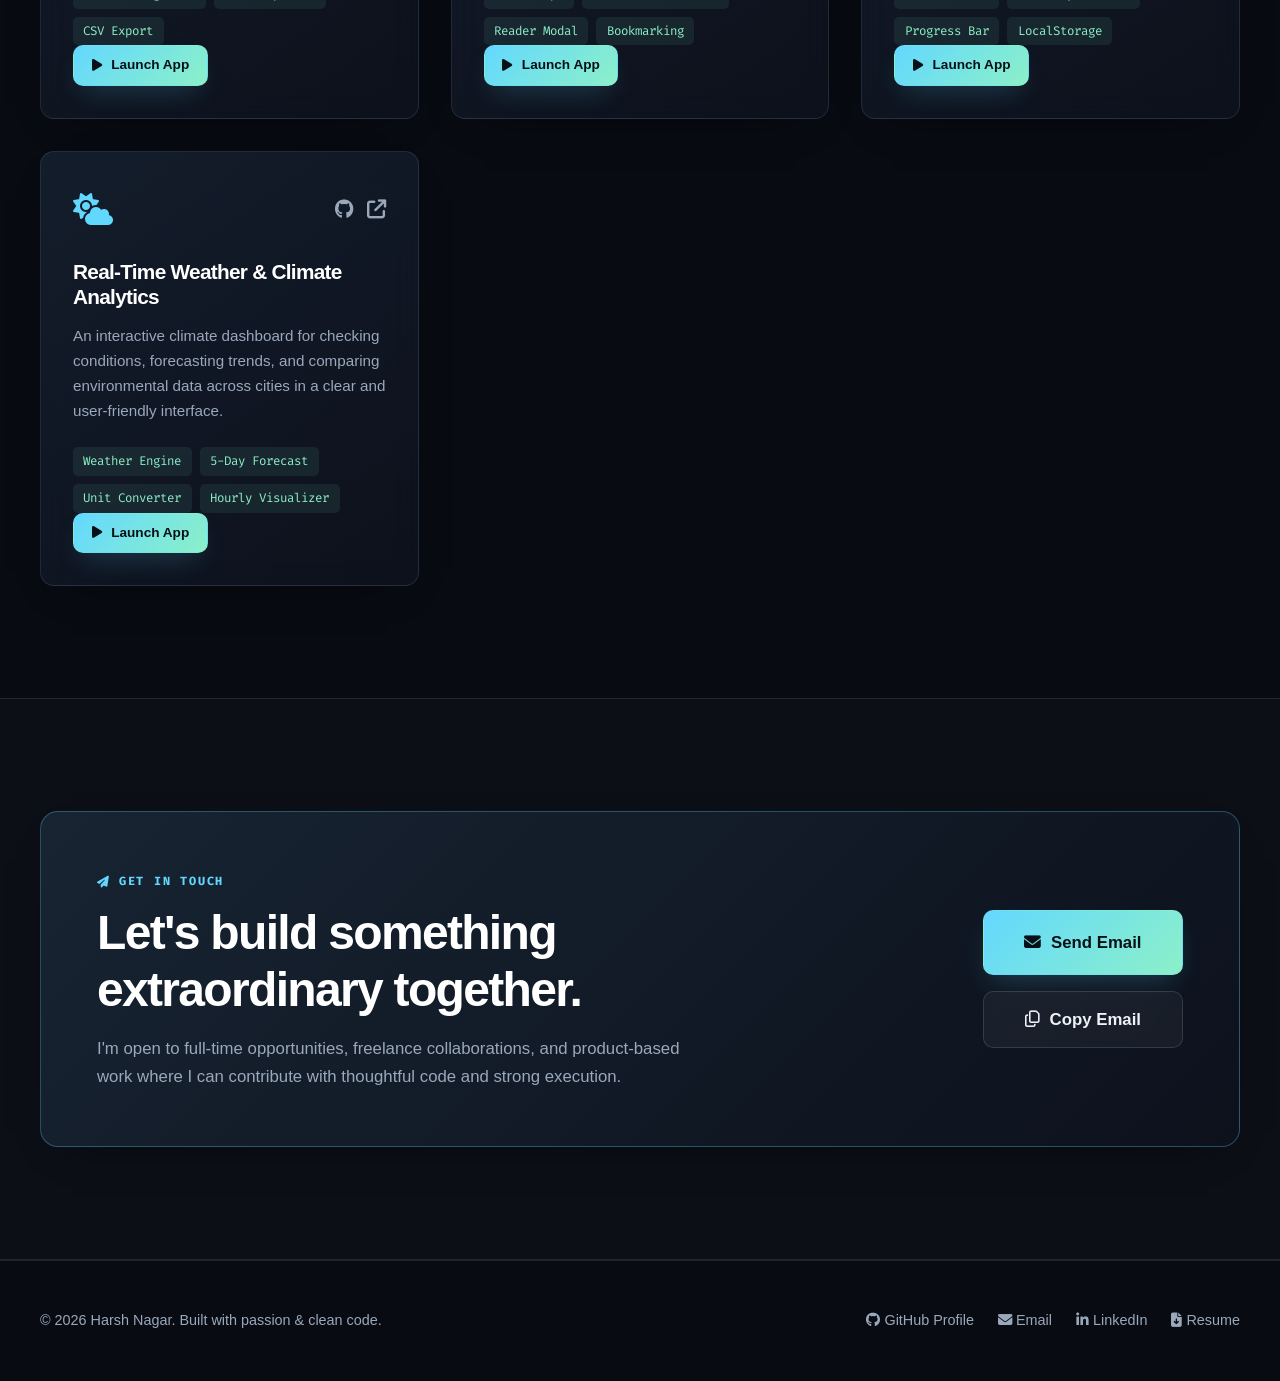
==== commit 73fa181f: "Refresh portfolio developer UI Co-authored-by: Copilot <223556219+Copilot@users.noreply.github.com>" ====
--- a/index.html
+++ b/index.html
@@ -19,7 +19,7 @@
     <link rel="preconnect" href="https://fonts.googleapis.com" />
     <link rel="preconnect" href="https://fonts.gstatic.com" crossorigin />
     <link
-      href="https://fonts.googleapis.com/css2?family=Plus+Jakarta+Sans:wght@300;400;500;600;700;800&family=Fira+Code:wght@400;500&display=swap"
+      href="https://fonts.googleapis.com/css2?family=DM+Sans:wght@400;500;600;700&family=Space+Grotesk:wght@500;600;700&family=Fira+Code:wght@400;500;600&display=swap"
       rel="stylesheet"
     />
 
@@ -63,13 +63,15 @@
       <section class="hero" id="top">
         <div class="container hero-content">
           <div class="hero-copy">
+            <p class="hero-kicker"><span class="kicker-line"></span> Software developer · India</p>
+
             <div class="badge-status">
               <span class="pulse-dot"></span>
               <span>Available for new opportunities</span>
             </div>
 
             <h1 class="hero-title">
-              Crafting <span class="gradient-text">scalable web systems</span> & modern user experiences.
+              I build <span class="gradient-text">digital products</span> that make complex work feel simple.
             </h1>
 
             <p class="hero-text">
@@ -99,6 +101,12 @@
 
           <div class="hero-card reveal">
             <div class="card-glow"></div>
+            <div class="terminal-bar">
+              <span class="terminal-dot terminal-dot-red"></span>
+              <span class="terminal-dot terminal-dot-yellow"></span>
+              <span class="terminal-dot terminal-dot-green"></span>
+              <span class="terminal-label">harsh@portfolio:~</span>
+            </div>
             <div class="avatar-wrapper">
               <div class="avatar">
                 <img src="images/profile-photo.jpg" alt="Harsh Nagar profile photo" width="400" height="400" fetchpriority="high" />
@@ -114,6 +122,12 @@
             </a>
 
             <div class="profile-divider"></div>
+
+            <div class="profile-metrics">
+              <div><strong>10+</strong><span>projects</span></div>
+              <div><strong>3+</strong><span>years coding</span></div>
+              <div><strong>24/7</strong><span>curiosity</span></div>
+            </div>
 
             <div class="social-links">
               <a href="https://github.com/Harsh0675" target="_blank" rel="noopener" aria-label="GitHub Profile">
--- a/styles.css
+++ b/styles.css
@@ -1074,3 +1074,253 @@
     transition-duration: 0.01ms !important;
   }
 }
+
+/* Modern Developer visual system */
+:root {
+  --bg: #080b12;
+  --bg-alt: rgba(13, 18, 29, 0.78);
+  --surface: rgba(18, 25, 38, 0.82);
+  --surface-hover: rgba(25, 34, 51, 0.94);
+  --text: #edf2f7;
+  --text-muted: #9aa8bb;
+  --primary: #63d8ff;
+  --primary-glow: rgba(99, 216, 255, 0.25);
+  --accent: #8cf0c8;
+  --accent-glow: rgba(140, 240, 200, 0.2);
+  --border: rgba(148, 163, 184, 0.16);
+  --border-hover: rgba(99, 216, 255, 0.5);
+  --shadow-lg: 0 28px 70px -32px rgba(0, 0, 0, 0.95);
+}
+
+body {
+  background-color: var(--bg);
+  background-image:
+    linear-gradient(rgba(99, 216, 255, 0.035) 1px, transparent 1px),
+    linear-gradient(90deg, rgba(99, 216, 255, 0.035) 1px, transparent 1px),
+    radial-gradient(circle at 12% 0%, rgba(99, 216, 255, 0.13), transparent 30rem),
+    radial-gradient(circle at 92% 78%, rgba(140, 240, 200, 0.08), transparent 28rem);
+  background-size: 64px 64px, 64px 64px, auto, auto;
+}
+
+h1,
+h2,
+h3,
+h4 {
+  letter-spacing: -0.035em;
+}
+
+h1 {
+  font-size: clamp(2.7rem, 6vw, 5rem);
+  line-height: 1.04;
+}
+
+h2 {
+  font-size: clamp(1.95rem, 4vw, 3rem);
+}
+
+.header {
+  background: rgba(8, 11, 18, 0.74);
+  border-bottom-color: rgba(148, 163, 184, 0.11);
+}
+
+.header.scrolled {
+  background: rgba(8, 11, 18, 0.95);
+}
+
+.nav {
+  height: 74px;
+}
+
+.logo {
+  font-size: 1.05rem;
+}
+
+.logo-accent,
+.nav-link:hover,
+.project-links a:hover,
+.footer-links a:hover {
+  color: var(--primary);
+}
+
+.btn {
+  border-radius: 10px;
+}
+
+.btn-primary {
+  background: linear-gradient(135deg, var(--primary), var(--accent));
+  color: #071016;
+  box-shadow: 0 12px 28px -10px var(--primary-glow);
+}
+
+.btn-secondary {
+  background: rgba(255, 255, 255, 0.045);
+  border-color: rgba(148, 163, 184, 0.22);
+}
+
+.hero {
+  padding-top: 145px;
+}
+
+.hero-content {
+  gap: clamp(2.5rem, 7vw, 7rem);
+}
+
+.hero-title {
+  max-width: 760px;
+}
+
+.hero-text {
+  max-width: 580px;
+  font-size: 1.08rem;
+}
+
+.gradient-text {
+  background: linear-gradient(120deg, var(--primary), #d4f4ff 48%, var(--accent));
+}
+
+.badge-status {
+  border-radius: 7px;
+  background: rgba(140, 240, 200, 0.08);
+  border-color: rgba(140, 240, 200, 0.25);
+  color: var(--accent);
+}
+
+.tech-tag {
+  border-radius: 6px;
+  font-family: 'Fira Code', monospace;
+  font-size: 0.76rem;
+  background: rgba(255, 255, 255, 0.035);
+}
+
+.card {
+  background: linear-gradient(145deg, rgba(22, 31, 47, 0.9), rgba(13, 18, 29, 0.86));
+  border-radius: 18px;
+  box-shadow: 0 16px 45px -32px rgba(0, 0, 0, 0.95);
+}
+
+.card:hover {
+  box-shadow: var(--shadow-lg);
+}
+
+.hero-card {
+  border-color: rgba(99, 216, 255, 0.24);
+  padding-top: 3.25rem;
+}
+
+.terminal-bar {
+  position: absolute;
+  inset: 0 0 auto;
+  display: flex;
+  align-items: center;
+  gap: 0.4rem;
+  height: 42px;
+  padding: 0 1rem;
+  border-bottom: 1px solid var(--border);
+  background: rgba(255, 255, 255, 0.025);
+  text-align: left;
+}
+
+.terminal-dot {
+  width: 8px;
+  height: 8px;
+  border-radius: 50%;
+}
+
+.terminal-dot-red {
+  background: #ff6b6b;
+}
+
+.terminal-dot-yellow {
+  background: #ffd166;
+}
+
+.terminal-dot-green {
+  background: #8cf0c8;
+}
+
+.terminal-label {
+  margin-left: 0.55rem;
+  color: #78869a;
+  font: 0.68rem 'Fira Code', monospace;
+}
+
+.profile-metrics {
+  display: grid;
+  grid-template-columns: repeat(3, 1fr);
+  gap: 0.5rem;
+  margin: 0 0 1.5rem;
+}
+
+.profile-metrics div {
+  display: grid;
+  gap: 0.15rem;
+  padding: 0.65rem 0.25rem;
+  border-right: 1px solid var(--border);
+}
+
+.profile-metrics div:last-child {
+  border-right: 0;
+}
+
+.profile-metrics strong {
+  color: #fff;
+  font: 700 1.08rem 'Fira Code', monospace;
+}
+
+.profile-metrics span {
+  color: var(--text-muted);
+  font: 0.62rem 'Fira Code', monospace;
+  text-transform: uppercase;
+}
+
+.avatar {
+  box-shadow: 0 0 0 3px #0d121d, 0 0 0 5px rgba(99, 216, 255, 0.65), 0 14px 34px var(--primary-glow);
+}
+
+.profile-title,
+.stat-icon,
+.category-icon,
+.project-folder {
+  color: var(--primary);
+}
+
+.section {
+  padding: 112px 0;
+}
+
+.section-alt {
+  background: rgba(255, 255, 255, 0.018);
+}
+
+.eyebrow {
+  color: var(--primary);
+  font-family: 'Fira Code', monospace;
+  font-size: 0.74rem;
+}
+
+.stat-card,
+.skill-category,
+.project-card {
+  border-radius: 14px;
+}
+
+.project-tech span {
+  border-radius: 5px;
+  color: var(--accent);
+  background: rgba(140, 240, 200, 0.08);
+}
+
+.contact-box {
+  border-color: rgba(99, 216, 255, 0.3);
+  background: linear-gradient(135deg, rgba(25, 38, 52, 0.94), rgba(13, 18, 29, 0.94));
+}
+
+@media (max-width: 768px) {
+  .hero {
+    padding-top: 118px;
+  }
+
+  .section {
+    padding: 80px 0;
+  }
+}
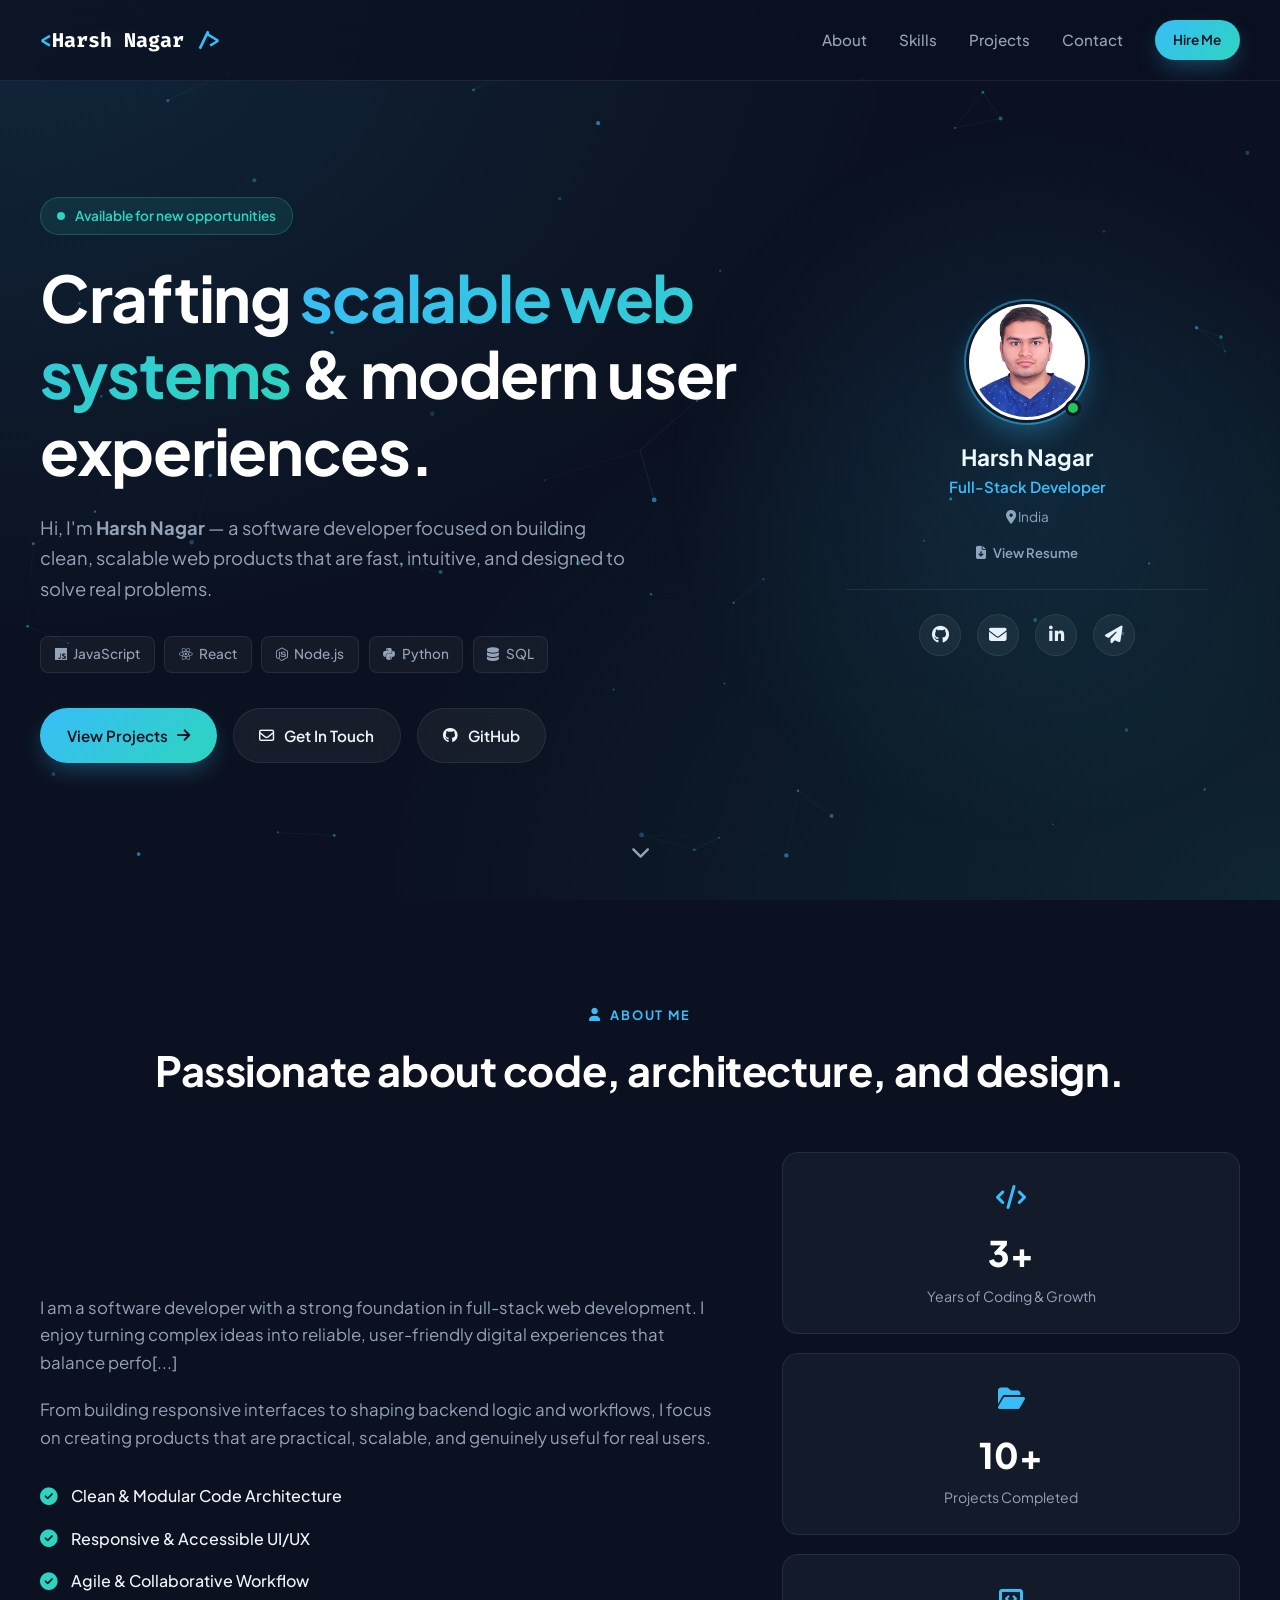
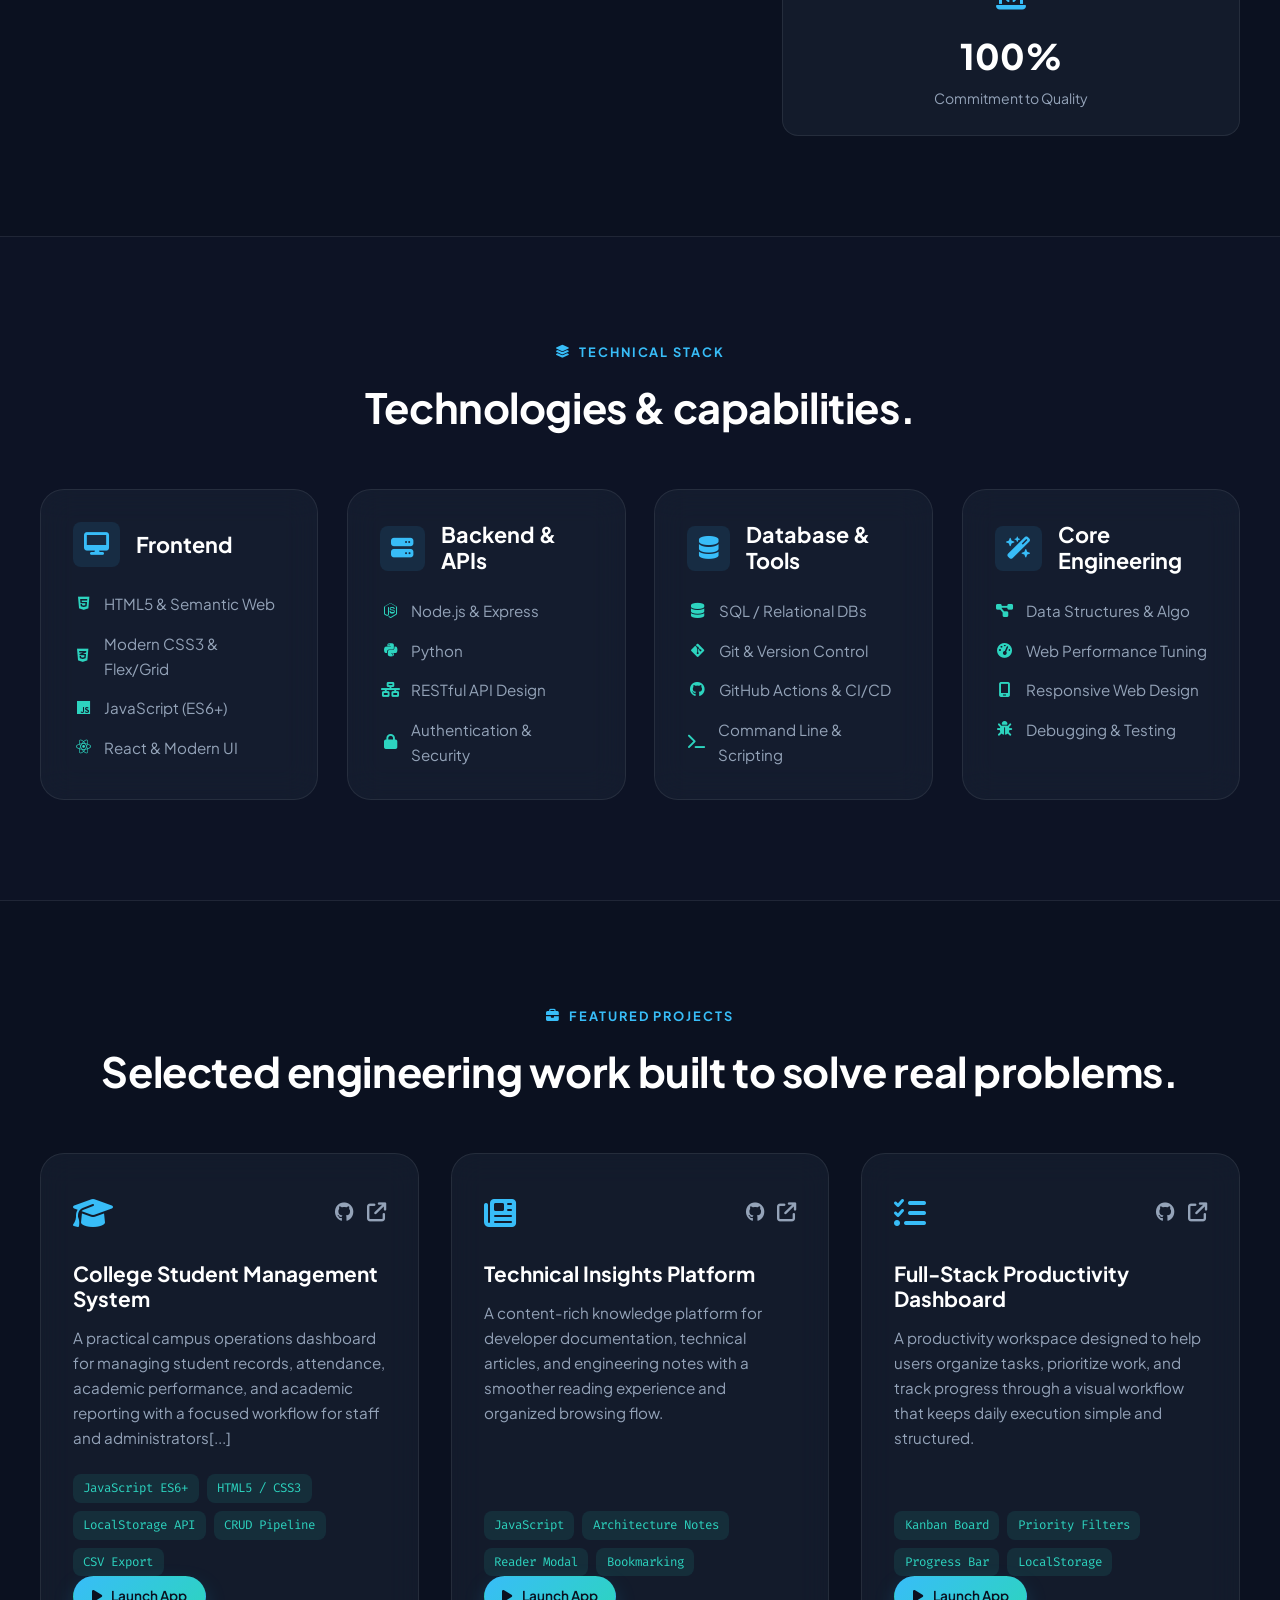
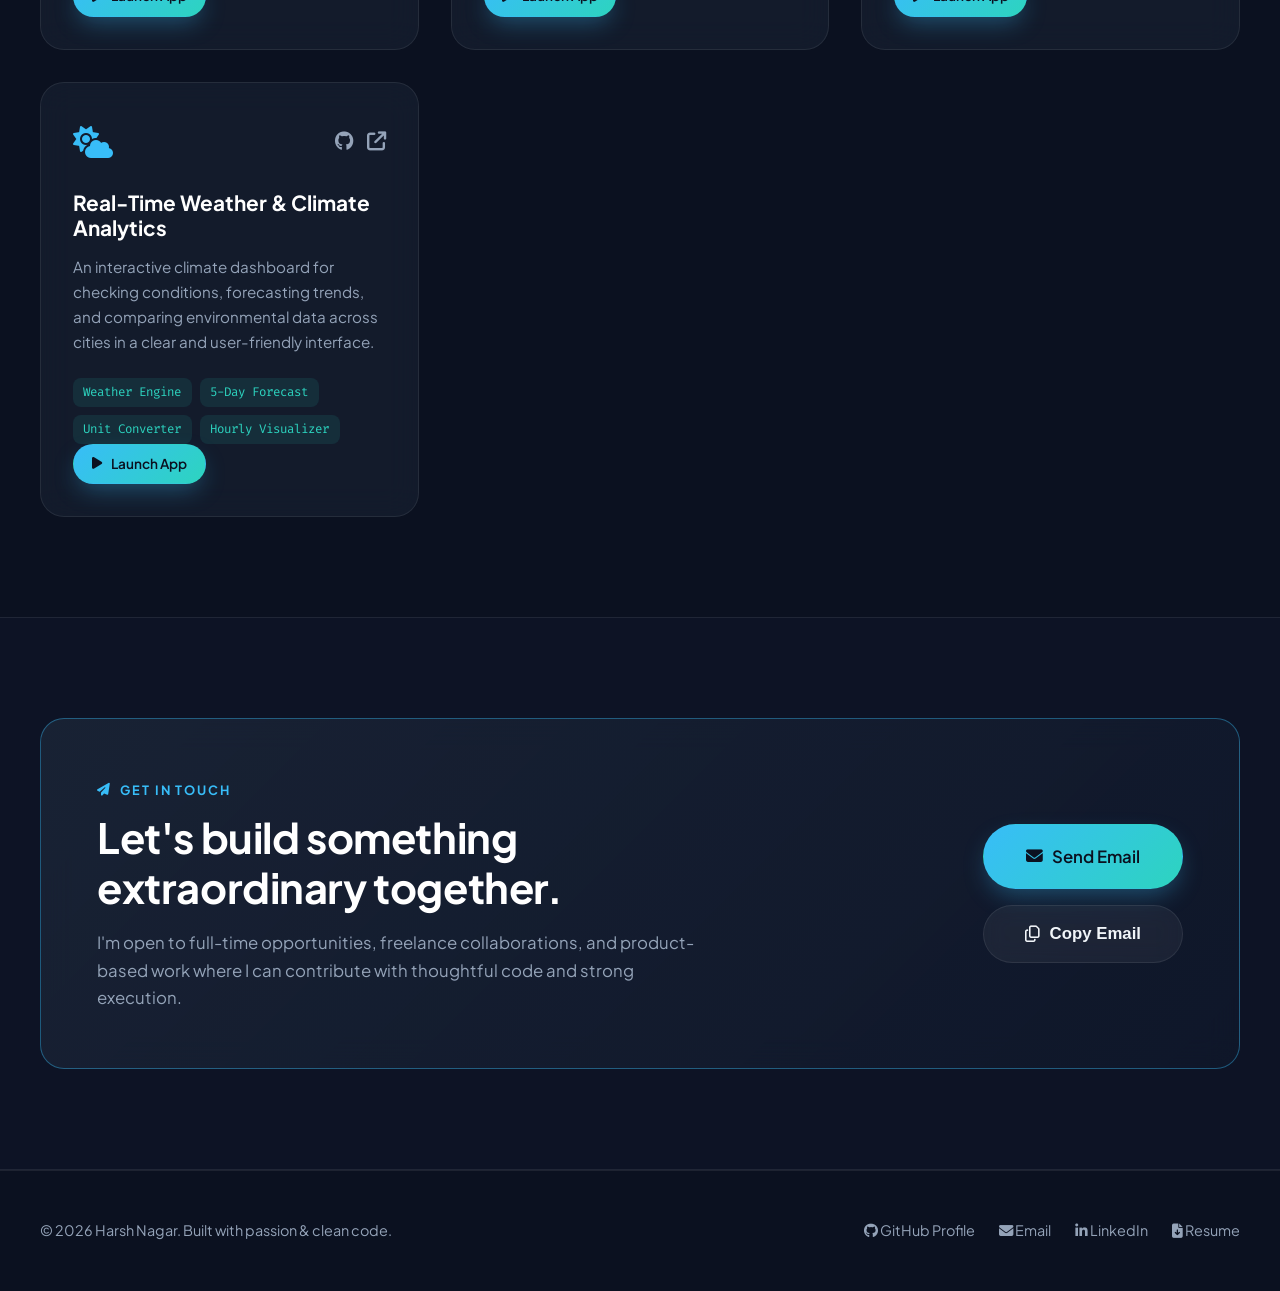
==== commit 04ff4c03: "Revert "Merge pull request #1 from Harsh0675/refresh-developer-ui" This reverts commit 41b6ad3824902" ====
--- a/index.html
+++ b/index.html
@@ -19,7 +19,7 @@
     <link rel="preconnect" href="https://fonts.googleapis.com" />
     <link rel="preconnect" href="https://fonts.gstatic.com" crossorigin />
     <link
-      href="https://fonts.googleapis.com/css2?family=DM+Sans:wght@400;500;600;700&family=Space+Grotesk:wght@500;600;700&family=Fira+Code:wght@400;500;600&display=swap"
+      href="https://fonts.googleapis.com/css2?family=Plus+Jakarta+Sans:wght@300;400;500;600;700;800&family=Fira+Code:wght@400;500&display=swap"
       rel="stylesheet"
     />
 
@@ -63,15 +63,13 @@
       <section class="hero" id="top">
         <div class="container hero-content">
           <div class="hero-copy">
-            <p class="hero-kicker"><span class="kicker-line"></span> Software developer · India</p>
-
             <div class="badge-status">
               <span class="pulse-dot"></span>
               <span>Available for new opportunities</span>
             </div>
 
             <h1 class="hero-title">
-              I build <span class="gradient-text">digital products</span> that make complex work feel simple.
+              Crafting <span class="gradient-text">scalable web systems</span> & modern user experiences.
             </h1>
 
             <p class="hero-text">
@@ -101,12 +99,6 @@
 
           <div class="hero-card reveal">
             <div class="card-glow"></div>
-            <div class="terminal-bar">
-              <span class="terminal-dot terminal-dot-red"></span>
-              <span class="terminal-dot terminal-dot-yellow"></span>
-              <span class="terminal-dot terminal-dot-green"></span>
-              <span class="terminal-label">harsh@portfolio:~</span>
-            </div>
             <div class="avatar-wrapper">
               <div class="avatar">
                 <img src="images/profile-photo.jpg" alt="Harsh Nagar profile photo" width="400" height="400" fetchpriority="high" />
@@ -122,12 +114,6 @@
             </a>
 
             <div class="profile-divider"></div>
-
-            <div class="profile-metrics">
-              <div><strong>10+</strong><span>projects</span></div>
-              <div><strong>3+</strong><span>years coding</span></div>
-              <div><strong>24/7</strong><span>curiosity</span></div>
-            </div>
 
             <div class="social-links">
               <a href="https://github.com/Harsh0675" target="_blank" rel="noopener" aria-label="GitHub Profile">
--- a/styles.css
+++ b/styles.css
@@ -1074,253 +1074,3 @@
     transition-duration: 0.01ms !important;
   }
 }
-
-/* Modern Developer visual system */
-:root {
-  --bg: #080b12;
-  --bg-alt: rgba(13, 18, 29, 0.78);
-  --surface: rgba(18, 25, 38, 0.82);
-  --surface-hover: rgba(25, 34, 51, 0.94);
-  --text: #edf2f7;
-  --text-muted: #9aa8bb;
-  --primary: #63d8ff;
-  --primary-glow: rgba(99, 216, 255, 0.25);
-  --accent: #8cf0c8;
-  --accent-glow: rgba(140, 240, 200, 0.2);
-  --border: rgba(148, 163, 184, 0.16);
-  --border-hover: rgba(99, 216, 255, 0.5);
-  --shadow-lg: 0 28px 70px -32px rgba(0, 0, 0, 0.95);
-}
-
-body {
-  background-color: var(--bg);
-  background-image:
-    linear-gradient(rgba(99, 216, 255, 0.035) 1px, transparent 1px),
-    linear-gradient(90deg, rgba(99, 216, 255, 0.035) 1px, transparent 1px),
-    radial-gradient(circle at 12% 0%, rgba(99, 216, 255, 0.13), transparent 30rem),
-    radial-gradient(circle at 92% 78%, rgba(140, 240, 200, 0.08), transparent 28rem);
-  background-size: 64px 64px, 64px 64px, auto, auto;
-}
-
-h1,
-h2,
-h3,
-h4 {
-  letter-spacing: -0.035em;
-}
-
-h1 {
-  font-size: clamp(2.7rem, 6vw, 5rem);
-  line-height: 1.04;
-}
-
-h2 {
-  font-size: clamp(1.95rem, 4vw, 3rem);
-}
-
-.header {
-  background: rgba(8, 11, 18, 0.74);
-  border-bottom-color: rgba(148, 163, 184, 0.11);
-}
-
-.header.scrolled {
-  background: rgba(8, 11, 18, 0.95);
-}
-
-.nav {
-  height: 74px;
-}
-
-.logo {
-  font-size: 1.05rem;
-}
-
-.logo-accent,
-.nav-link:hover,
-.project-links a:hover,
-.footer-links a:hover {
-  color: var(--primary);
-}
-
-.btn {
-  border-radius: 10px;
-}
-
-.btn-primary {
-  background: linear-gradient(135deg, var(--primary), var(--accent));
-  color: #071016;
-  box-shadow: 0 12px 28px -10px var(--primary-glow);
-}
-
-.btn-secondary {
-  background: rgba(255, 255, 255, 0.045);
-  border-color: rgba(148, 163, 184, 0.22);
-}
-
-.hero {
-  padding-top: 145px;
-}
-
-.hero-content {
-  gap: clamp(2.5rem, 7vw, 7rem);
-}
-
-.hero-title {
-  max-width: 760px;
-}
-
-.hero-text {
-  max-width: 580px;
-  font-size: 1.08rem;
-}
-
-.gradient-text {
-  background: linear-gradient(120deg, var(--primary), #d4f4ff 48%, var(--accent));
-}
-
-.badge-status {
-  border-radius: 7px;
-  background: rgba(140, 240, 200, 0.08);
-  border-color: rgba(140, 240, 200, 0.25);
-  color: var(--accent);
-}
-
-.tech-tag {
-  border-radius: 6px;
-  font-family: 'Fira Code', monospace;
-  font-size: 0.76rem;
-  background: rgba(255, 255, 255, 0.035);
-}
-
-.card {
-  background: linear-gradient(145deg, rgba(22, 31, 47, 0.9), rgba(13, 18, 29, 0.86));
-  border-radius: 18px;
-  box-shadow: 0 16px 45px -32px rgba(0, 0, 0, 0.95);
-}
-
-.card:hover {
-  box-shadow: var(--shadow-lg);
-}
-
-.hero-card {
-  border-color: rgba(99, 216, 255, 0.24);
-  padding-top: 3.25rem;
-}
-
-.terminal-bar {
-  position: absolute;
-  inset: 0 0 auto;
-  display: flex;
-  align-items: center;
-  gap: 0.4rem;
-  height: 42px;
-  padding: 0 1rem;
-  border-bottom: 1px solid var(--border);
-  background: rgba(255, 255, 255, 0.025);
-  text-align: left;
-}
-
-.terminal-dot {
-  width: 8px;
-  height: 8px;
-  border-radius: 50%;
-}
-
-.terminal-dot-red {
-  background: #ff6b6b;
-}
-
-.terminal-dot-yellow {
-  background: #ffd166;
-}
-
-.terminal-dot-green {
-  background: #8cf0c8;
-}
-
-.terminal-label {
-  margin-left: 0.55rem;
-  color: #78869a;
-  font: 0.68rem 'Fira Code', monospace;
-}
-
-.profile-metrics {
-  display: grid;
-  grid-template-columns: repeat(3, 1fr);
-  gap: 0.5rem;
-  margin: 0 0 1.5rem;
-}
-
-.profile-metrics div {
-  display: grid;
-  gap: 0.15rem;
-  padding: 0.65rem 0.25rem;
-  border-right: 1px solid var(--border);
-}
-
-.profile-metrics div:last-child {
-  border-right: 0;
-}
-
-.profile-metrics strong {
-  color: #fff;
-  font: 700 1.08rem 'Fira Code', monospace;
-}
-
-.profile-metrics span {
-  color: var(--text-muted);
-  font: 0.62rem 'Fira Code', monospace;
-  text-transform: uppercase;
-}
-
-.avatar {
-  box-shadow: 0 0 0 3px #0d121d, 0 0 0 5px rgba(99, 216, 255, 0.65), 0 14px 34px var(--primary-glow);
-}
-
-.profile-title,
-.stat-icon,
-.category-icon,
-.project-folder {
-  color: var(--primary);
-}
-
-.section {
-  padding: 112px 0;
-}
-
-.section-alt {
-  background: rgba(255, 255, 255, 0.018);
-}
-
-.eyebrow {
-  color: var(--primary);
-  font-family: 'Fira Code', monospace;
-  font-size: 0.74rem;
-}
-
-.stat-card,
-.skill-category,
-.project-card {
-  border-radius: 14px;
-}
-
-.project-tech span {
-  border-radius: 5px;
-  color: var(--accent);
-  background: rgba(140, 240, 200, 0.08);
-}
-
-.contact-box {
-  border-color: rgba(99, 216, 255, 0.3);
-  background: linear-gradient(135deg, rgba(25, 38, 52, 0.94), rgba(13, 18, 29, 0.94));
-}
-
-@media (max-width: 768px) {
-  .hero {
-    padding-top: 118px;
-  }
-
-  .section {
-    padding: 80px 0;
-  }
-}
